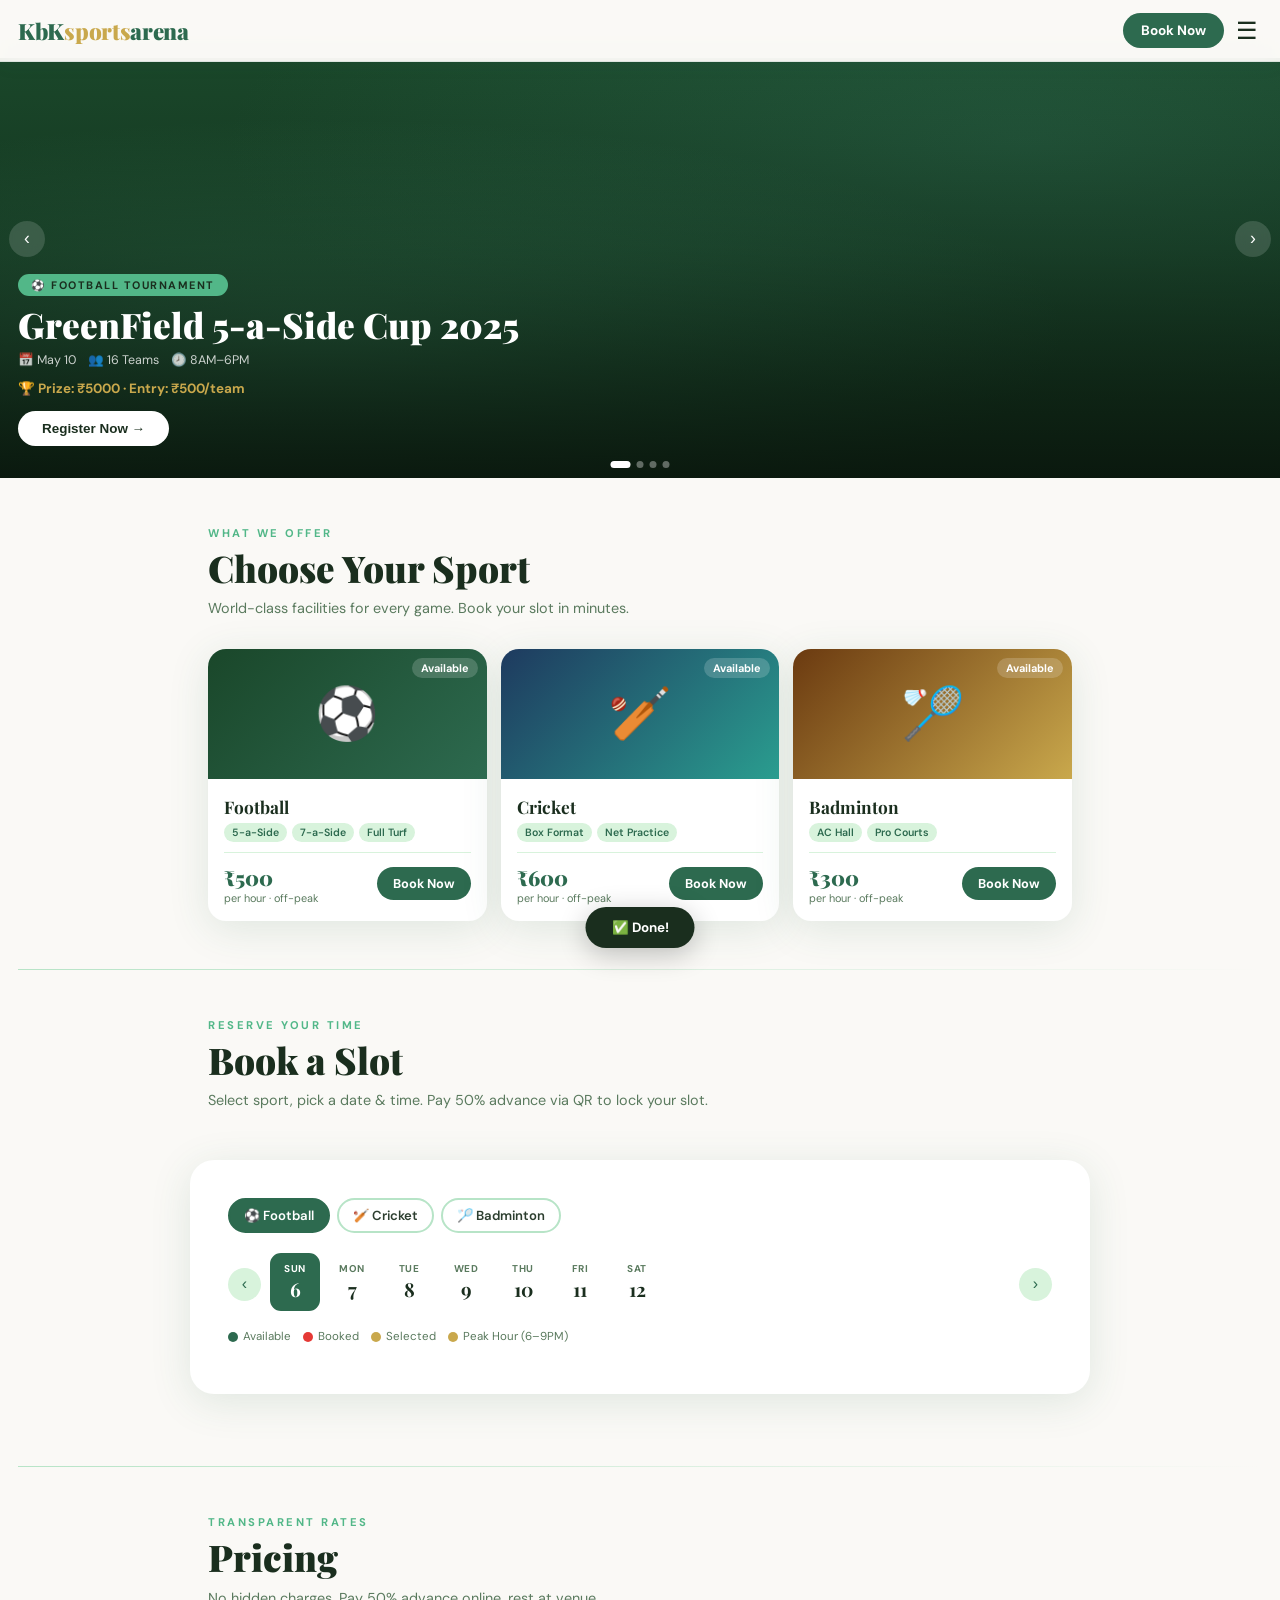
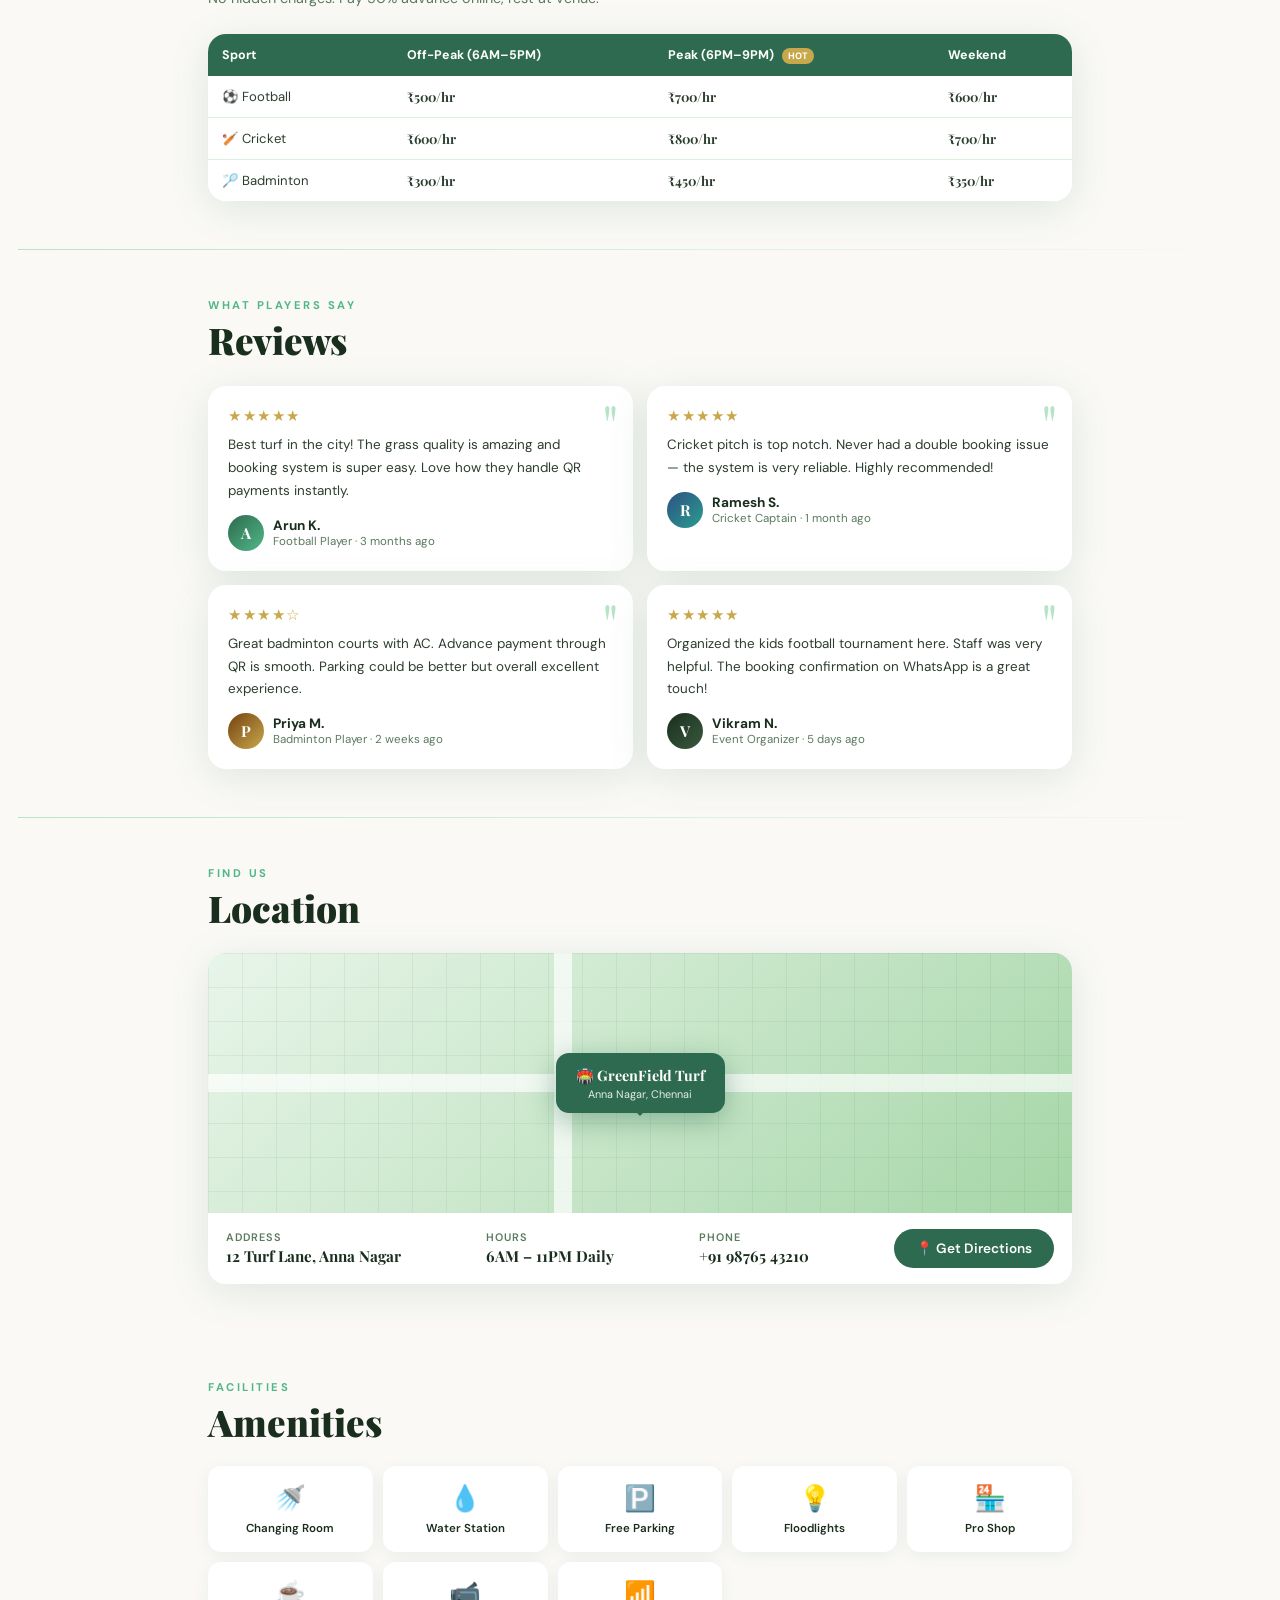
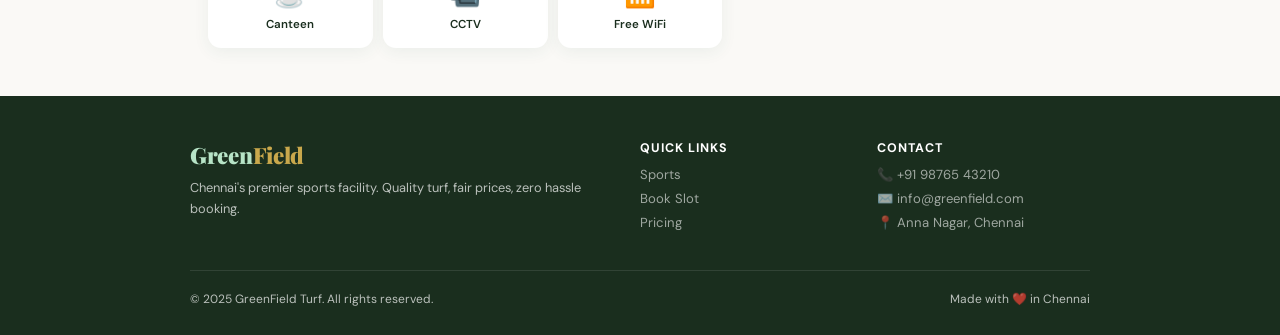
==== index.html @ 00ffaddc "Add files via upload" ====
<!DOCTYPE html>
<html lang="en">
<head>
<meta charset="UTF-8">
<meta name="viewport" content="width=device-width, initial-scale=1.0, maximum-scale=1.0">
<title>kbk storts arena Turf — Book Your Game</title>
<link href="https://fonts.googleapis.com/css2?family=Playfair+Display:wght@400;700;900&family=DM+Sans:wght@300;400;500;600;700&display=swap" rel="stylesheet">
<style>
:root{--g:#2d6a4f;--gl:#52b788;--gp:#b7e4c7;--gm:#d8f3dc;--earth:#a07850;--gold:#c9a84c;--cream:#faf9f6;--dark:#1a2e1e;--mid:#3a5a3e;--tx:#2c3e2f;--txl:#5a7a5e;--sh:0 8px 40px rgba(45,106,79,.13);--r:18px;--blue:#1e3a5f;--amber:#c9a84c}
*{margin:0;padding:0;box-sizing:border-box;-webkit-tap-highlight-color:transparent}
html{scroll-behavior:smooth}
body{font-family:'DM Sans',sans-serif;background:var(--cream);color:var(--tx);overflow-x:hidden}
.page{display:none;min-height:100vh}
.page.active{display:block}

/* NAV */
nav{position:fixed;top:0;left:0;right:0;z-index:200;display:flex;align-items:center;justify-content:space-between;padding:13px 18px;background:rgba(250,249,246,.94);backdrop-filter:blur(18px);border-bottom:1px solid rgba(45,106,79,.1);box-shadow:0 2px 18px rgba(45,106,79,.07)}
.logo{font-family:'Playfair Display',serif;font-size:1.4rem;font-weight:900;color:var(--g);cursor:pointer;letter-spacing:-.3px}
.logo span{color:var(--gold)}
.nav-r{display:flex;align-items:center;gap:8px}
.nav-cta{background:var(--g);color:#fff;border:none;padding:9px 18px;border-radius:50px;font-family:'DM Sans',sans-serif;font-weight:700;font-size:.85rem;cursor:pointer;transition:all .2s;white-space:nowrap}
.nav-cta:hover{background:var(--dark)}
.nav-menu{background:none;border:none;font-size:1.5rem;cursor:pointer;color:var(--dark);padding:4px;line-height:1}

/* DRAWER */
.drw-ov{display:none;position:fixed;inset:0;background:rgba(0,0,0,.4);z-index:298}
.drw-ov.open{display:block}
.drw{position:fixed;top:0;right:-100%;width:72%;max-width:270px;height:100vh;background:#fff;z-index:299;padding:70px 24px 24px;box-shadow:-6px 0 36px rgba(0,0,0,.14);transition:right .3s cubic-bezier(.4,0,.2,1);display:flex;flex-direction:column;gap:2px}
.drw.open{right:0}
.drw-x{position:absolute;top:16px;right:18px;background:none;border:none;font-size:1.5rem;cursor:pointer;color:var(--dark)}
.drw a{display:block;padding:12px 0;color:var(--tx);text-decoration:none;font-weight:600;font-size:.95rem;border-bottom:1px solid var(--gm)}
.drw a:hover{color:var(--g)}
.drw-admin{display:block;padding:12px 0;color:#c9a84c;text-decoration:none;font-weight:700;font-size:.95rem;border-bottom:1px solid var(--gm);cursor:pointer}

/* SLIDER */
.sl-wrap{position:relative;overflow:hidden;padding-top:58px}
.slides{display:flex;transition:transform .5s cubic-bezier(.4,0,.2,1)}
.slide{min-width:100%;position:relative;overflow:hidden;display:flex;flex-direction:column;justify-content:flex-end;min-height:300px;cursor:pointer}
@media(min-width:600px){.slide{min-height:420px}}
.sl-bg{position:absolute;inset:0;background-size:cover;background-position:center}
.sl-bg::after{content:'';position:absolute;inset:0;background:linear-gradient(to top,rgba(8,18,10,.88) 0%,rgba(8,18,10,.3) 55%,transparent 100%)}
.sl-content{position:relative;z-index:2;padding:22px 18px 32px}
.sl-badge{display:inline-block;padding:4px 13px;border-radius:50px;font-size:.68rem;font-weight:700;letter-spacing:1.5px;text-transform:uppercase;margin-bottom:9px}
.bf{background:var(--gl);color:var(--dark)}.bc{background:var(--blue);color:#fff}.bb{background:var(--gold);color:var(--dark)}.bs{background:#e63946;color:#fff}
.sl-title{font-family:'Playfair Display',serif;font-size:clamp(1.25rem,5vw,2.2rem);font-weight:900;color:#fff;line-height:1.12;margin-bottom:8px}
.sl-meta{display:flex;gap:12px;color:rgba(255,255,255,.78);font-size:.78rem;flex-wrap:wrap;margin-bottom:12px}
.sl-prize{font-size:.84rem;color:var(--gold);font-weight:700;margin-bottom:14px}
.sl-btn{display:inline-block;background:#fff;color:var(--dark);padding:10px 24px;border-radius:50px;font-weight:700;font-size:.84rem;border:none;cursor:pointer;transition:all .2s}
.sl-btn:hover{background:var(--gm)}
.sl-dots{position:absolute;bottom:10px;left:50%;transform:translateX(-50%);display:flex;gap:6px;z-index:10}
.dot{width:7px;height:7px;border-radius:50%;background:rgba(255,255,255,.35);cursor:pointer;transition:all .3s}
.dot.active{background:#fff;width:20px;border-radius:10px}
.sl-arr{position:absolute;top:50%;transform:translateY(-50%);z-index:10;background:rgba(255,255,255,.15);border:none;color:#fff;width:36px;height:36px;border-radius:50%;font-size:1.1rem;cursor:pointer;backdrop-filter:blur(6px);display:flex;align-items:center;justify-content:center;transition:background .2s}
.sl-arr:hover{background:rgba(255,255,255,.28)}
.sl-arr.prev{left:9px}.sl-arr.next{right:9px}

/* SECTIONS */
.sec{padding:48px 18px;max-width:900px;margin:0 auto}
.sec-lbl{font-size:.7rem;font-weight:700;letter-spacing:2.5px;text-transform:uppercase;color:var(--gl);margin-bottom:7px}
.sec-ttl{font-family:'Playfair Display',serif;font-size:clamp(1.5rem,4vw,2.3rem);font-weight:900;color:var(--dark);line-height:1.12;margin-bottom:8px}
.sec-sub{font-size:.9rem;color:var(--txl);line-height:1.7}
.divider{height:1px;background:linear-gradient(90deg,var(--gp),transparent);margin:0 18px}

/* SPORT CARDS */
.sg{display:grid;grid-template-columns:1fr;gap:14px;margin-top:28px}
@media(min-width:480px){.sg{grid-template-columns:1fr 1fr}}
@media(min-width:760px){.sg{grid-template-columns:repeat(3,1fr)}}
.sc{background:#fff;border-radius:var(--r);overflow:hidden;box-shadow:var(--sh);cursor:pointer;transition:transform .25s,box-shadow .25s}
.sc:hover{transform:translateY(-5px);box-shadow:0 20px 50px rgba(45,106,79,.2)}
.sc-img{height:130px;display:flex;align-items:center;justify-content:center;font-size:3.2rem;position:relative}
.sc-img.f{background:linear-gradient(135deg,#1a472a,#2d6a4f)}.sc-img.c{background:linear-gradient(135deg,#1e3a5f,#2a9d8f)}.sc-img.b{background:linear-gradient(135deg,#6b3a10,#c9a84c)}
.sc-av{position:absolute;top:9px;right:9px;font-size:.68rem;font-weight:700;padding:3px 9px;border-radius:50px;background:rgba(255,255,255,.18);color:#fff;backdrop-filter:blur(6px)}
.sc-body{padding:16px}
.sc-name{font-family:'Playfair Display',serif;font-size:1.08rem;font-weight:700;color:var(--dark);margin-bottom:5px}
.sc-tags{display:flex;gap:5px;flex-wrap:wrap;margin-bottom:10px}
.stag{background:var(--gm);color:var(--g);font-size:.66rem;font-weight:600;padding:3px 8px;border-radius:50px}
.sc-pr{display:flex;align-items:center;justify-content:space-between;padding-top:10px;border-top:1px solid var(--gm)}
.pv{font-family:'Playfair Display',serif;font-size:1.3rem;font-weight:900;color:var(--g)}
.ppt{font-size:.68rem;color:var(--txl)}
.bk-btn{background:var(--g);color:#fff;border:none;padding:8px 16px;border-radius:50px;font-family:'DM Sans',sans-serif;font-weight:700;font-size:.8rem;cursor:pointer;transition:background .2s}
.bk-btn:hover{background:var(--dark)}

/* BOOKING BOX */
.bx{background:#fff;border-radius:24px;box-shadow:var(--sh);padding:24px 18px;margin:0 14px 56px}
@media(min-width:680px){.bx{padding:38px;margin:0 auto 72px;max-width:900px}}
.sp-pills{display:flex;gap:7px;flex-wrap:wrap;margin-bottom:20px}
.sp-pill{border:2px solid var(--gp);background:#fff;color:var(--tx);padding:7px 14px;border-radius:50px;font-family:'DM Sans',sans-serif;font-weight:600;font-size:.82rem;cursor:pointer;transition:all .2s}
.sp-pill.active{background:var(--g);border-color:var(--g);color:#fff}
.dn-nav{display:flex;align-items:center;gap:9px;margin-bottom:14px}
.dn-btn{background:var(--gm);border:none;color:var(--g);width:33px;height:33px;border-radius:50%;font-size:1rem;cursor:pointer;flex-shrink:0;display:flex;align-items:center;justify-content:center;transition:background .2s}
.dn-btn:hover{background:var(--gp)}
.dw{display:flex;gap:7px;overflow-x:auto;flex:1;padding-bottom:4px;scrollbar-width:none}
.dw::-webkit-scrollbar{display:none}
.dc{min-width:50px;padding:7px 3px;border-radius:11px;text-align:center;cursor:pointer;border:2px solid transparent;transition:all .2s;flex-shrink:0}
.dc .dn2{font-size:.62rem;color:var(--txl);font-weight:700;text-transform:uppercase;letter-spacing:.5px}
.dc .dd{font-family:'Playfair Display',serif;font-size:1.2rem;font-weight:700;color:var(--dark);margin-top:1px}
.dc:hover{border-color:var(--gp);background:var(--gm)}
.dc.active{background:var(--g);border-color:var(--g)}
.dc.active .dn2,.dc.active .dd{color:#fff}
.leg{display:flex;gap:12px;flex-wrap:wrap;margin-bottom:12px}
.li{display:flex;align-items:center;gap:5px;font-size:.72rem;color:var(--txl)}
.ld{width:10px;height:10px;border-radius:50%;flex-shrink:0}

/* SLOTS */
.sgr{display:grid;grid-template-columns:repeat(3,1fr);gap:8px}
@media(min-width:480px){.sgr{grid-template-columns:repeat(4,1fr)}}
@media(min-width:700px){.sgr{grid-template-columns:repeat(5,1fr)}}
.slot{border:2px solid var(--gp);border-radius:10px;padding:9px 5px;text-align:center;cursor:pointer;transition:all .2s;background:#fff;position:relative;user-select:none}
.slot:hover:not(.booked){border-color:var(--g);background:var(--gm);transform:translateY(-2px)}
.slot.selected{background:var(--g);border-color:var(--g)}
.slot.booked{background:#fff0f0;border-color:#ffcdd2;cursor:not-allowed}
.slot-t{font-weight:700;font-size:.75rem;color:var(--dark)}
.slot-p{font-family:'Playfair Display',serif;font-size:.88rem;font-weight:700;color:var(--g);margin-top:2px}
.slot-s{font-size:.6rem;margin-top:2px;color:var(--txl);font-weight:600}
.slot.selected .slot-t,.slot.selected .slot-p,.slot.selected .slot-s{color:#fff}
.slot.booked .slot-t{color:#e53935}
.slot.booked .slot-p{color:#ef9a9a}
.slot.booked .slot-s{color:#e57373}
.pk-tag{position:absolute;top:-7px;right:4px;background:var(--gold);color:#fff;font-size:.5rem;font-weight:700;padding:2px 6px;border-radius:50px;text-transform:uppercase}
.bk-tag{position:absolute;top:-7px;left:50%;transform:translateX(-50%);background:#e53935;color:#fff;font-size:.5rem;font-weight:700;padding:2px 7px;border-radius:50px;white-space:nowrap}

.bk-sum{margin-top:18px;padding:16px;background:var(--gm);border-radius:var(--r);display:flex;align-items:center;justify-content:space-between;flex-wrap:wrap;gap:10px}
.sum-txt{font-size:.85rem;color:var(--tx);line-height:1.7}
.sum-txt strong{color:var(--dark);font-weight:700}
.cnf-btn{background:var(--g);color:#fff;border:none;padding:12px 24px;border-radius:50px;font-family:'DM Sans',sans-serif;font-weight:700;font-size:.9rem;cursor:pointer;transition:all .2s;white-space:nowrap}
.cnf-btn:hover{background:var(--dark)}

/* PRICING */
.pw{overflow-x:auto;margin-top:24px;border-radius:var(--r);box-shadow:var(--sh)}
.pt{width:100%;border-collapse:collapse;min-width:520px}
.pt th{background:var(--g);color:#fff;padding:13px 14px;font-size:.78rem;font-weight:700;text-align:left;white-space:nowrap}
.pt td{background:#fff;padding:12px 14px;font-size:.82rem;color:var(--tx);border-bottom:1px solid var(--gm)}
.pt tr:last-child td{border-bottom:none}
.pt tr:hover td{background:var(--gm)}
.pc{font-family:'Playfair Display',serif;font-weight:700;color:var(--g);font-size:.95rem}
.pp{background:var(--gold);color:#fff;font-size:.58rem;font-weight:700;padding:2px 6px;border-radius:50px;margin-left:5px}

/* REVIEWS */
.rg{display:grid;gap:14px;margin-top:26px}
@media(min-width:560px){.rg{grid-template-columns:1fr 1fr}}
.rc{background:#fff;border-radius:var(--r);padding:20px;box-shadow:var(--sh);position:relative}
.rc::before{content:'"';position:absolute;top:10px;right:14px;font-family:'Playfair Display',serif;font-size:3.5rem;color:var(--gp);line-height:1}
.r-stars{color:var(--gold);font-size:.95rem;margin-bottom:8px;letter-spacing:1.5px}
.r-txt{font-size:.84rem;color:var(--tx);line-height:1.7;margin-bottom:12px}
.rvr{display:flex;align-items:center;gap:9px}
.ra{width:36px;height:36px;border-radius:50%;display:flex;align-items:center;justify-content:center;font-size:.95rem;font-weight:700;color:#fff;font-family:'Playfair Display',serif;flex-shrink:0}
.a1{background:linear-gradient(135deg,#2d6a4f,#52b788)}.a2{background:linear-gradient(135deg,#2c5282,#2a9d8f)}.a3{background:linear-gradient(135deg,#744210,#c9a84c)}.a4{background:linear-gradient(135deg,#1a2e1e,#3a5a3e)}
.rn{font-weight:700;color:var(--dark);font-size:.85rem}
.rs{font-size:.72rem;color:var(--txl)}

/* MAP */
.mw{border-radius:var(--r);overflow:hidden;box-shadow:var(--sh);margin-top:24px}
.mp{height:260px;background:linear-gradient(135deg,#e8f5e9,#c8e6c9,#a5d6a7);display:flex;align-items:center;justify-content:center;position:relative;overflow:hidden}
.mg{position:absolute;inset:0;background-image:linear-gradient(rgba(45,106,79,.08) 1px,transparent 1px),linear-gradient(90deg,rgba(45,106,79,.08) 1px,transparent 1px);background-size:34px 34px}
.mrh{position:absolute;top:50%;left:0;right:0;height:18px;background:rgba(255,255,255,.7);transform:translateY(-50%)}
.mrv{position:absolute;left:40%;top:0;bottom:0;width:18px;background:rgba(255,255,255,.7)}
.mpin{position:relative;z-index:2;background:var(--g);color:#fff;padding:12px 20px;border-radius:13px;box-shadow:0 8px 28px rgba(45,106,79,.4);text-align:center;animation:pinB 2.5s ease-in-out infinite}
.mpin::after{content:'';position:absolute;bottom:-10px;left:50%;transform:translateX(-50%);border:7px solid transparent;border-top-color:var(--g)}
@keyframes pinB{0%,100%{transform:translateY(0)}50%{transform:translateY(-6px)}}
.mpin-n{font-family:'Playfair Display',serif;font-weight:700;font-size:.9rem}
.mpin-a{font-size:.68rem;opacity:.88;margin-top:2px}
.mi{background:#fff;padding:16px 18px;display:flex;flex-direction:column;gap:0}
@media(min-width:560px){.mi{flex-direction:row;flex-wrap:wrap;align-items:center;justify-content:space-between;gap:12px}}
.mit{padding:7px 0;border-bottom:1px solid var(--gm)}
@media(min-width:560px){.mit{border-bottom:none;padding:0}}
.mil{font-size:.68rem;color:var(--txl);text-transform:uppercase;letter-spacing:1px;font-weight:600}
.miv{font-family:'Playfair Display',serif;font-size:.95rem;font-weight:700;color:var(--dark);margin-top:2px}
.db{background:var(--g);color:#fff;border:none;padding:11px 22px;border-radius:50px;font-family:'DM Sans',sans-serif;font-weight:600;cursor:pointer;font-size:.85rem;margin-top:8px;width:100%;transition:all .2s}
@media(min-width:560px){.db{width:auto;margin-top:0}}
.db:hover{background:var(--dark)}

/* AMENITIES */
.ag{display:grid;grid-template-columns:repeat(3,1fr);gap:10px;margin-top:24px}
@media(min-width:480px){.ag{grid-template-columns:repeat(4,1fr)}}
@media(min-width:700px){.ag{grid-template-columns:repeat(5,1fr)}}
.ac{background:#fff;border-radius:13px;padding:16px 8px;text-align:center;box-shadow:0 4px 16px rgba(45,106,79,.07);transition:transform .25s}
.ac:hover{transform:translateY(-3px)}
.ai{font-size:1.6rem;display:block;margin-bottom:6px}
.an{font-weight:600;font-size:.72rem;color:var(--dark)}

/* FOOTER */
footer{background:var(--dark);color:rgba(255,255,255,.7);padding:44px 18px 28px}
.fg{display:grid;grid-template-columns:1fr 1fr;gap:24px;margin-bottom:32px;max-width:900px;margin-left:auto;margin-right:auto}
@media(min-width:560px){.fg{grid-template-columns:2fr 1fr 1fr}}
.fb .logo{color:var(--gp);display:block;margin-bottom:7px}
.fb p{font-size:.8rem;line-height:1.7}
.fc h4{color:#fff;font-weight:700;font-size:.78rem;text-transform:uppercase;letter-spacing:1px;margin-bottom:10px}
.fc a{display:block;font-size:.82rem;color:rgba(255,255,255,.58);text-decoration:none;margin-bottom:7px;transition:color .2s}
.fc a:hover{color:var(--gp)}
.fbot{max-width:900px;margin:0 auto;border-top:1px solid rgba(255,255,255,.1);padding-top:20px;display:flex;align-items:center;justify-content:space-between;flex-wrap:wrap;gap:7px;font-size:.75rem}

/* MODALS */
.mo{display:none;position:fixed;inset:0;background:rgba(26,46,30,.62);z-index:400;backdrop-filter:blur(6px);align-items:flex-end;justify-content:center}
@media(min-width:600px){.mo{align-items:center;padding:24px}}
.mo.open{display:flex}
.modal{background:#fff;width:100%;max-width:480px;border-radius:26px 26px 0 0;padding:24px 20px 34px;box-shadow:0 -6px 50px rgba(0,0,0,.22);animation:mUp .3s ease;max-height:92vh;overflow-y:auto}
@media(min-width:600px){.modal{border-radius:22px;padding:34px;animation:mIn .28s ease}}
@keyframes mUp{from{transform:translateY(55px);opacity:0}to{transform:translateY(0);opacity:1}}
@keyframes mIn{from{transform:scale(.93);opacity:0}to{transform:scale(1);opacity:1}}
.mh{width:38px;height:4px;background:var(--gp);border-radius:50px;margin:0 auto 18px}
@media(min-width:600px){.mh{display:none}}
.mt{font-family:'Playfair Display',serif;font-size:1.4rem;font-weight:900;color:var(--dark);margin-bottom:3px}
.ms{color:var(--txl);font-size:.85rem;margin-bottom:18px}
.msm{background:var(--gm);border-radius:11px;padding:13px 14px;margin-bottom:16px;font-size:.85rem;color:var(--tx);line-height:1.9}
.msm strong{color:var(--dark)}
.adv-box{background:linear-gradient(135deg,var(--gm),var(--gp));border:2px solid var(--gl);border-radius:11px;padding:13px 14px;margin-bottom:18px}
.adv-lbl{font-size:.7rem;font-weight:700;color:var(--g);text-transform:uppercase;letter-spacing:1px;margin-bottom:3px}
.adv-amt{font-family:'Playfair Display',serif;font-size:1.7rem;font-weight:900;color:var(--dark)}
.adv-note{font-size:.72rem;color:var(--txl);margin-top:2px}
.fg2{margin-bottom:13px}
.fl{font-size:.75rem;font-weight:700;color:var(--tx);margin-bottom:5px;display:block;text-transform:uppercase;letter-spacing:.8px}
.fi{width:100%;border:2px solid var(--gp);border-radius:9px;padding:10px 13px;font-family:'DM Sans',sans-serif;font-size:.9rem;color:var(--dark);outline:none;transition:border-color .2s;background:#fff;-webkit-appearance:none}
.fi:focus{border-color:var(--g)}
.pms{display:flex;gap:7px;flex-wrap:wrap;margin-bottom:16px}
.pm{border:2px solid var(--gp);background:#fff;color:var(--tx);padding:7px 12px;border-radius:50px;font-size:.78rem;font-weight:600;cursor:pointer;transition:all .2s;display:flex;align-items:center;gap:4px}
.pm.active{background:var(--g);border-color:var(--g);color:#fff}
.mbtns{display:flex;gap:9px;margin-top:18px}
.m-cancel{flex:1;background:transparent;border:2px solid var(--gp);color:var(--tx);padding:12px;border-radius:50px;font-family:'DM Sans',sans-serif;font-weight:600;cursor:pointer;font-size:.88rem}
.m-pay{flex:2;background:var(--g);color:#fff;border:none;padding:12px;border-radius:50px;font-family:'DM Sans',sans-serif;font-weight:700;cursor:pointer;font-size:.92rem;transition:all .2s}
.m-pay:hover{background:var(--dark)}

/* TOAST */
.toast{position:fixed;bottom:22px;left:50%;transform:translateX(-50%) translateY(70px);background:var(--dark);color:#fff;padding:12px 26px;border-radius:50px;font-weight:700;font-size:.84rem;z-index:500;transition:transform .38s cubic-bezier(.4,0,.2,1);box-shadow:0 6px 28px rgba(0,0,0,.24);white-space:nowrap;max-width:90vw;text-align:center}
.toast.show{transform:translateX(-50%) translateY(0)}

/* REGISTRATION PAGES */
.rp{min-height:100vh;background:var(--cream)}
.rh{padding:80px 18px 40px;min-height:250px;display:flex;flex-direction:column;justify-content:flex-end;position:relative;overflow:hidden}
.rh-bg{position:absolute;inset:0;background-size:cover;background-position:center}
.rh-bg::after{content:'';position:absolute;inset:0;background:linear-gradient(to top,rgba(5,14,8,.9),rgba(5,14,8,.45) 60%,transparent)}
.rh-c{position:relative;z-index:2}
.rbk{position:fixed;top:12px;left:12px;z-index:210;background:rgba(255,255,255,.14);border:none;color:#fff;width:37px;height:37px;border-radius:50%;font-size:1.15rem;cursor:pointer;backdrop-filter:blur(8px);display:flex;align-items:center;justify-content:center;transition:background .2s}
.rbk:hover{background:rgba(255,255,255,.28)}
.rbadge{display:inline-block;padding:4px 13px;border-radius:50px;font-size:.68rem;font-weight:700;letter-spacing:1.5px;text-transform:uppercase;margin-bottom:9px}
.r-title{font-family:'Playfair Display',serif;font-size:clamp(1.4rem,5vw,2.3rem);font-weight:900;color:#fff;line-height:1.12;margin-bottom:7px}
.r-meta{display:flex;gap:12px;flex-wrap:wrap;color:rgba(255,255,255,.78);font-size:.78rem}
.rb{max-width:600px;margin:0 auto;padding:28px 18px 60px}
.ic{display:grid;grid-template-columns:1fr 1fr;gap:10px;margin-bottom:24px}
.icard{background:#fff;border-radius:13px;padding:14px;box-shadow:var(--sh);text-align:center}
.icard-l{font-size:.68rem;color:var(--txl);font-weight:600;text-transform:uppercase;letter-spacing:1px}
.icard-v{font-family:'Playfair Display',serif;font-size:1.2rem;font-weight:700;color:var(--dark);margin-top:3px}
.icard-v.g{color:var(--g)}.icard-v.gd{color:var(--gold)}
.rules-bx{background:#fff;border-radius:var(--r);padding:18px;box-shadow:var(--sh);margin-bottom:14px}
.rules-bx ul{list-style:none;display:flex;flex-direction:column;gap:7px}
.rules-bx li{display:flex;gap:7px;font-size:.82rem;color:var(--tx);line-height:1.6}
.rules-bx li::before{content:'✅';flex-shrink:0;font-size:.78rem;margin-top:2px}
.rfb{background:#fff;border-radius:var(--r);padding:22px 18px;box-shadow:var(--sh)}
.rst{font-family:'Playfair Display',serif;font-size:1.05rem;font-weight:700;color:var(--dark);margin-bottom:14px;padding-bottom:9px;border-bottom:2px solid var(--gm)}
.pr{display:grid;grid-template-columns:1fr 1fr;gap:9px}
.ef-box{background:linear-gradient(135deg,var(--gm),#b7e4c7);border:2px solid var(--gl);border-radius:11px;padding:14px;margin:18px 0;text-align:center}
.ef-l{font-size:.72rem;font-weight:700;color:var(--g);text-transform:uppercase;letter-spacing:1px}
.ef-a{font-family:'Playfair Display',serif;font-size:2rem;font-weight:900;color:var(--dark);margin:3px 0}
.ef-n{font-size:.74rem;color:var(--txl)}
.tc{display:flex;align-items:flex-start;gap:9px;margin:12px 0}
.tc input{margin-top:3px;accent-color:var(--g);width:15px;height:15px;flex-shrink:0}
.tc label{font-size:.8rem;color:var(--txl);line-height:1.6}
.rsub{width:100%;background:var(--g);color:#fff;border:none;padding:15px;border-radius:50px;font-family:'DM Sans',sans-serif;font-weight:700;font-size:.95rem;cursor:pointer;transition:all .2s;margin-top:7px}
.rsub:hover{background:var(--dark);transform:translateY(-1px)}

/* SUCCESS */
.sov{display:none;position:fixed;inset:0;background:rgba(26,46,30,.7);z-index:500;align-items:center;justify-content:center;padding:20px;backdrop-filter:blur(8px)}
.sov.open{display:flex}
.sb{background:#fff;border-radius:22px;padding:36px 24px;max-width:340px;width:100%;text-align:center;animation:mIn .3s ease}
.si{font-size:3.2rem;margin-bottom:14px;display:block}
.st{font-family:'Playfair Display',serif;font-size:1.5rem;font-weight:900;color:var(--dark);margin-bottom:7px}
.ss{font-size:.87rem;color:var(--txl);line-height:1.7;margin-bottom:20px}
.sr{background:var(--gm);border-radius:9px;padding:9px 13px;font-size:.8rem;color:var(--g);font-weight:700;margin-bottom:18px;letter-spacing:.5px}
.sc-btn{width:100%;background:var(--g);color:#fff;border:none;padding:13px;border-radius:50px;font-family:'DM Sans',sans-serif;font-weight:700;font-size:.92rem;cursor:pointer}

/* CONFIRM PAGE */
.cpg{min-height:100vh;background:var(--cream);padding:74px 18px 52px}
.cin{max-width:460px;margin:0 auto}
.ccard{background:#fff;border-radius:22px;box-shadow:var(--sh);overflow:hidden}
.chdr{background:var(--g);padding:26px 22px;text-align:center;color:#fff}
.chdr .ck{font-size:2.6rem;margin-bottom:7px;display:block}
.chdr h2{font-family:'Playfair Display',serif;font-size:1.3rem;font-weight:900}
.chdr p{font-size:.82rem;opacity:.85;margin-top:3px}
.cbody{padding:22px}
.cr{display:flex;justify-content:space-between;padding:10px 0;border-bottom:1px solid var(--gm);font-size:.85rem}
.cr:last-child{border-bottom:none}
.cr .cl{color:var(--txl);font-weight:600}
.cr .cv{color:var(--dark);font-weight:700;text-align:right;max-width:60%}
.cref{background:var(--gm);margin:14px 22px 0;padding:11px 14px;border-radius:9px;text-align:center;font-size:.8rem;color:var(--g);font-weight:700;letter-spacing:.5px}
.cacts{display:flex;gap:9px;padding:18px 22px}
.btn-hm{flex:1;background:var(--gm);color:var(--g);border:none;padding:12px;border-radius:50px;font-family:'DM Sans',sans-serif;font-weight:700;cursor:pointer;font-size:.88rem}
.btn-sh{flex:1;background:var(--g);color:#fff;border:none;padding:12px;border-radius:50px;font-family:'DM Sans',sans-serif;font-weight:700;cursor:pointer;font-size:.88rem}

/* ══════════ QR PAYMENT MODAL ══════════ */
.qr-modal{background:#fff;width:100%;max-width:400px;border-radius:26px 26px 0 0;padding:24px 20px 34px;box-shadow:0 -6px 50px rgba(0,0,0,.22);animation:mUp .3s ease;max-height:92vh;overflow-y:auto}
@media(min-width:600px){.qr-modal{border-radius:22px;padding:34px;animation:mIn .28s ease}}
.qr-box{background:linear-gradient(135deg,#f8f9fa,#e8f5e9);border:3px solid var(--gp);border-radius:18px;padding:20px;text-align:center;margin:16px 0}
.qr-img{width:180px;height:180px;margin:0 auto 12px;display:block;border-radius:12px;background:#fff;padding:8px;box-shadow:0 4px 20px rgba(45,106,79,.15)}
.qr-upi{font-family:'Playfair Display',serif;font-size:1.1rem;font-weight:700;color:var(--dark);margin-bottom:4px}
.qr-name{font-size:.8rem;color:var(--txl);margin-bottom:12px}
.qr-amt{background:var(--g);color:#fff;border-radius:50px;padding:8px 20px;display:inline-block;font-weight:700;font-size:1rem;letter-spacing:.5px}
.pay-steps{display:flex;flex-direction:column;gap:10px;margin:16px 0}
.pay-step{display:flex;align-items:center;gap:10px;background:var(--gm);border-radius:10px;padding:10px 14px;font-size:.83rem;color:var(--tx)}
.pay-step-n{background:var(--g);color:#fff;width:22px;height:22px;border-radius:50%;display:flex;align-items:center;justify-content:center;font-weight:700;font-size:.75rem;flex-shrink:0}
.ss-upload{border:2px dashed var(--gp);border-radius:12px;padding:18px;text-align:center;cursor:pointer;margin:14px 0;transition:all .2s;background:#fff}
.ss-upload:hover{border-color:var(--g);background:var(--gm)}
.ss-upload input{display:none}
.ss-upload-icon{font-size:2rem;margin-bottom:6px}
.ss-upload-txt{font-size:.82rem;color:var(--txl);font-weight:600}
.ss-preview{display:none;margin:10px 0;border-radius:10px;overflow:hidden;border:2px solid var(--gp)}
.ss-preview img{width:100%;max-height:200px;object-fit:cover;display:block}
.txn-section{margin:14px 0}

/* ══════════ OWNER DASHBOARD ══════════ */
#ownerPage{background:#f4f6f8;min-height:100vh}
.owner-nav{position:fixed;top:0;left:0;right:0;z-index:200;display:flex;align-items:center;justify-content:space-between;padding:13px 18px;background:var(--dark);color:#fff;box-shadow:0 2px 18px rgba(0,0,0,.2)}
.owner-logo{font-family:'Playfair Display',serif;font-size:1.2rem;font-weight:900;color:var(--gl)}
.owner-logo span{color:var(--gold);font-size:.75rem;display:block;font-family:'DM Sans',sans-serif;font-weight:600;letter-spacing:1px;text-transform:uppercase}
.owner-body{padding:80px 14px 40px;max-width:1000px;margin:0 auto}
.dash-hdr{margin-bottom:20px}
.dash-title{font-family:'Playfair Display',serif;font-size:1.6rem;font-weight:900;color:var(--dark)}
.dash-sub{font-size:.85rem;color:var(--txl);margin-top:3px}
.dash-date-nav{display:flex;align-items:center;gap:12px;margin-bottom:20px;background:#fff;border-radius:14px;padding:12px 16px;box-shadow:var(--sh)}
.dash-date-btn{background:var(--gm);border:none;color:var(--g);width:34px;height:34px;border-radius:50%;font-size:1.1rem;cursor:pointer;display:flex;align-items:center;justify-content:center;font-weight:700;flex-shrink:0}
.dash-date-btn:hover{background:var(--gp)}
.dash-date-label{flex:1;text-align:center;font-family:'Playfair Display',serif;font-size:1.05rem;font-weight:700;color:var(--dark)}
.today-btn{background:var(--g);color:#fff;border:none;padding:6px 14px;border-radius:50px;font-size:.75rem;font-weight:700;cursor:pointer;font-family:'DM Sans',sans-serif}
.stats-row{display:grid;grid-template-columns:repeat(2,1fr);gap:10px;margin-bottom:20px}
@media(min-width:600px){.stats-row{grid-template-columns:repeat(4,1fr)}}
.stat-card{background:#fff;border-radius:14px;padding:14px;box-shadow:var(--sh);text-align:center}
.stat-num{font-family:'Playfair Display',serif;font-size:1.7rem;font-weight:900;color:var(--g)}
.stat-lbl{font-size:.7rem;color:var(--txl);font-weight:600;text-transform:uppercase;letter-spacing:.8px;margin-top:3px}
.sport-tabs{display:flex;gap:7px;margin-bottom:16px;flex-wrap:wrap}
.sport-tab{border:2px solid var(--gp);background:#fff;color:var(--tx);padding:6px 14px;border-radius:50px;font-size:.8rem;font-weight:600;cursor:pointer;transition:all .2s}
.sport-tab.active{background:var(--g);border-color:var(--g);color:#fff}

/* BOOKING TABLE */
.bk-table-wrap{background:#fff;border-radius:16px;box-shadow:var(--sh);overflow:hidden;margin-bottom:20px}
.bk-table-hdr{background:var(--dark);color:#fff;padding:14px 18px;display:flex;align-items:center;justify-content:space-between}
.bk-table-title{font-family:'Playfair Display',serif;font-size:1.05rem;font-weight:700}
.bk-table-count{background:var(--gl);color:var(--dark);padding:3px 10px;border-radius:50px;font-size:.72rem;font-weight:700}
.bk-table{width:100%;border-collapse:collapse;font-size:.82rem}
.bk-table th{background:#f8f9fa;padding:10px 14px;text-align:left;font-size:.72rem;font-weight:700;text-transform:uppercase;letter-spacing:.8px;color:var(--txl);border-bottom:2px solid #e8eaed}
.bk-table td{padding:12px 14px;border-bottom:1px solid #f0f2f4;vertical-align:middle}
.bk-table tr:last-child td{border-bottom:none}
/* GREEN = upcoming booking */
.bk-table tr.upcoming td{background:linear-gradient(90deg,rgba(184,237,210,.25),rgba(184,237,210,.08))}
.bk-table tr.upcoming td:first-child{border-left:4px solid #2d6a4f}
/* RED = past / slot time passed */
.bk-table tr.past td{background:linear-gradient(90deg,rgba(255,205,210,.25),rgba(255,205,210,.08))}
.bk-table tr.past td:first-child{border-left:4px solid #e53935}
.status-badge{display:inline-flex;align-items:center;gap:4px;padding:4px 10px;border-radius:50px;font-size:.68rem;font-weight:700}
.status-confirmed{background:#e8f5e9;color:#2d6a4f}
.status-pending{background:#fff8e1;color:#f57f17}
.status-past{background:#fce4ec;color:#c62828}
.slot-chips{display:flex;flex-wrap:wrap;gap:3px}
.slot-chip{background:var(--gm);color:var(--g);padding:2px 8px;border-radius:50px;font-size:.65rem;font-weight:700}
.slot-chip.past-chip{background:#fce4ec;color:#c62828}
.pay-badge{display:inline-flex;align-items:center;gap:4px;font-size:.72rem;font-weight:600}
.pay-paid{color:#2d6a4f}
.pay-pending{color:#f57f17}
.sheets-btn{background:linear-gradient(135deg,#34a853,#0f9d58);color:#fff;border:none;padding:9px 18px;border-radius:50px;font-size:.8rem;font-weight:700;cursor:pointer;font-family:'DM Sans',sans-serif;display:flex;align-items:center;gap:6px;transition:all .2s}
.sheets-btn:hover{opacity:.9;transform:translateY(-1px)}
.no-bookings{padding:36px;text-align:center;color:var(--txl);font-size:.9rem}
.no-bookings .nb-icon{font-size:2.5rem;margin-bottom:10px}
.legend-row{display:flex;gap:14px;margin-bottom:14px;flex-wrap:wrap}
.legend-item{display:flex;align-items:center;gap:6px;font-size:.75rem;color:var(--txl);font-weight:600}
.legend-dot{width:12px;height:12px;border-radius:3px;flex-shrink:0}
.legend-green{background:#2d6a4f}
.legend-red{background:#e53935}
.owner-logout{background:rgba(255,255,255,.1);border:1px solid rgba(255,255,255,.2);color:#fff;padding:7px 14px;border-radius:50px;font-size:.78rem;cursor:pointer;font-family:'DM Sans',sans-serif}

/* ADMIN LOGIN */
.admin-login-wrap{display:flex;align-items:center;justify-content:center;min-height:100vh;background:var(--dark);padding:20px}
.admin-login-box{background:#fff;border-radius:22px;padding:32px 24px;max-width:340px;width:100%;text-align:center;box-shadow:0 20px 60px rgba(0,0,0,.3)}
.al-logo{font-family:'Playfair Display',serif;font-size:1.6rem;font-weight:900;color:var(--g);margin-bottom:4px}
.al-logo span{color:var(--gold)}
.al-sub{font-size:.8rem;color:var(--txl);margin-bottom:24px}
.al-icon{font-size:2.5rem;margin-bottom:16px;display:block}
.al-title{font-family:'Playfair Display',serif;font-size:1.2rem;font-weight:700;color:var(--dark);margin-bottom:16px}

/* GOOGLE SHEETS MODAL */
.sheets-modal-body{padding:4px 0}
.sheets-step{display:flex;gap:12px;align-items:flex-start;margin-bottom:14px;padding:12px;background:#f8f9fa;border-radius:10px}
.sheets-step-n{background:var(--g);color:#fff;width:26px;height:26px;border-radius:50%;display:flex;align-items:center;justify-content:center;font-weight:700;font-size:.78rem;flex-shrink:0}
.sheets-step-txt{font-size:.83rem;color:var(--tx);line-height:1.6}
.sheets-step-txt strong{color:var(--dark)}
.sheets-link{display:block;background:var(--gm);border:2px solid var(--gp);border-radius:9px;padding:10px 13px;font-size:.8rem;color:var(--g);font-weight:700;word-break:break-all;margin:8px 0;cursor:pointer;text-decoration:none}
.copy-btn{background:var(--g);color:#fff;border:none;padding:6px 14px;border-radius:50px;font-size:.75rem;cursor:pointer;font-family:'DM Sans',sans-serif;font-weight:600}

/* SS VIEWER */
.ss-viewer-modal{background:#fff;width:100%;max-width:420px;border-radius:26px 26px 0 0;padding:24px 20px 34px;max-height:92vh;overflow-y:auto;animation:mUp .3s ease}
@media(min-width:600px){.ss-viewer-modal{border-radius:22px;animation:mIn .28s ease}}
.ss-viewer-img{width:100%;border-radius:12px;border:2px solid var(--gp);margin:12px 0}
.verify-btns{display:flex;gap:9px;margin-top:14px}
.verify-approve{flex:1;background:var(--g);color:#fff;border:none;padding:12px;border-radius:50px;font-family:'DM Sans',sans-serif;font-weight:700;cursor:pointer;font-size:.88rem}
.verify-reject{flex:1;background:#fff;color:#e53935;border:2px solid #e53935;padding:12px;border-radius:50px;font-family:'DM Sans',sans-serif;font-weight:700;cursor:pointer;font-size:.88rem}
</style>
</head>
<body>

<!-- DRAWER -->
<div class="drw-ov" id="drwOv" onclick="closeDrawer()"></div>
<div class="drw" id="drw">
  <button class="drw-x" onclick="closeDrawer()">✕</button>
  <a href="#" onclick="scrollTo2('sports');closeDrawer()">⚽ Sports</a>
  <a href="#" onclick="scrollTo2('booking');closeDrawer()">📅 Book Slot</a>
  <a href="#" onclick="scrollTo2('pricing');closeDrawer()">💰 Pricing</a>
  <a href="#" onclick="scrollTo2('reviews');closeDrawer()">⭐ Reviews</a>
  <a href="#" onclick="scrollTo2('loc');closeDrawer()">📍 Location</a>
  <span class="drw-admin" onclick="openAdminLogin();closeDrawer()">🔐 Owner Login</span>
</div>

<!-- ════ MAIN PAGE ════ -->
<div id="mainPage" class="page active">
<nav>
  <div class="logo" onclick="scrollToTop()">KbK<span>sports</span>arena</div>
  <div class="nav-r">
    <button class="nav-cta" onclick="scrollTo2('booking')">Book Now</button>
    <button class="nav-menu" onclick="openDrawer()">☰</button>
  </div>
</nav>

<!-- SLIDER -->
<div class="sl-wrap">
  <div class="slides" id="slides">
    <div class="slide" onclick="goToReg('football')">
      <div class="sl-bg" style="background:#1a472a;background-image:radial-gradient(ellipse at 25% 65%,rgba(82,183,136,.28),transparent 55%),radial-gradient(ellipse at 80% 20%,rgba(45,106,79,.5),transparent 55%)"></div>
      <div class="sl-content">
        <span class="sl-badge bf">⚽ Football Tournament</span>
        <div class="sl-title">GreenField 5-a-Side Cup 2025</div>
        <div class="sl-meta"><span>📅 May 10</span><span>👥 16 Teams</span><span>🕗 8AM–6PM</span></div>
        <div class="sl-prize">🏆 Prize: ₹5000 · Entry: ₹500/team</div>
        <button class="sl-btn" onclick="event.stopPropagation();goToReg('football')">Register Now →</button>
      </div>
    </div>
    <div class="slide" onclick="goToReg('cricket')">
      <div class="sl-bg" style="background:#1e3a5f;background-image:radial-gradient(ellipse at 70% 55%,rgba(42,157,143,.28),transparent 55%)"></div>
      <div class="sl-content">
        <span class="sl-badge bc">🏏 Cricket Tournament</span>
        <div class="sl-title">Box Cricket League Season 3</div>
        <div class="sl-meta"><span>📅 June 1</span><span>👥 12 Teams</span><span>🕖 7AM onwards</span></div>
        <div class="sl-prize">🏆 Prize: ₹4,000 · Entry: ₹700/team</div>
        <button class="sl-btn" onclick="event.stopPropagation();goToReg('cricket')">Register Now →</button>
      </div>
    </div>
    <div class="slide" onclick="goToReg('badminton')">
      <div class="sl-bg" style="background:#4a2c0a;background-image:radial-gradient(ellipse at 40% 60%,rgba(201,168,76,.32),transparent 55%)"></div>
      <div class="sl-content">
        <span class="sl-badge bb">🏸 Badminton Open</span>
        <div class="sl-title">Smash Masters Open 2025</div>
        <div class="sl-meta"><span>📅 May 18</span><span>👤 Singles</span><span>🕘 9AM–5PM</span></div>
        <div class="sl-prize">🏆 Prize: ₹1,000 · Entry: ₹500/player</div>
        <button class="sl-btn" onclick="event.stopPropagation();goToReg('badminton')">Register Now →</button>
      </div>
    </div>
    <div class="slide" onclick="goToReg('kids')">
      <div class="sl-bg" style="background:#6b1414;background-image:radial-gradient(ellipse at 50% 65%,rgba(244,162,97,.3),transparent 55%)"></div>
      <div class="sl-content">
        <span class="sl-badge bs">🌟 Special Event</span>
        <div class="sl-title">Kids Sports Day Fiesta 2025</div>
        <div class="sl-meta"><span>📅 June 15</span><span>👶 Ages 6–15</span><span>🕙 10AM–4PM</span></div>
        <div class="sl-prize">🎁 Goodies + Certificate · Entry: ₹200</div>
        <button class="sl-btn" onclick="event.stopPropagation();goToReg('kids')">Register Now →</button>
      </div>
    </div>
  </div>
  <button class="sl-arr prev" onclick="changeSlide(-1)">‹</button>
  <button class="sl-arr next" onclick="changeSlide(1)">›</button>
  <div id="slDots" class="sl-dots"></div>
</div>

<!-- SPORTS -->
<div class="sec" id="sports">
  <div class="sec-lbl">What We Offer</div>
  <div class="sec-ttl">Choose Your Sport</div>
  <div class="sec-sub">World-class facilities for every game. Book your slot in minutes.</div>
  <div class="sg">
    <div class="sc" onclick="setSportAndScroll('Football')">
      <div class="sc-img f"><span>⚽</span><span class="sc-av">Available</span></div>
      <div class="sc-body">
        <div class="sc-name">Football</div>
        <div class="sc-tags"><span class="stag">5-a-Side</span><span class="stag">7-a-Side</span><span class="stag">Full Turf</span></div>
        <div class="sc-pr"><div><div class="pv">₹500</div><div class="ppt">per hour · off-peak</div></div><button class="bk-btn">Book Now</button></div>
      </div>
    </div>
    <div class="sc" onclick="setSportAndScroll('Cricket')">
      <div class="sc-img c"><span>🏏</span><span class="sc-av">Available</span></div>
      <div class="sc-body">
        <div class="sc-name">Cricket</div>
        <div class="sc-tags"><span class="stag">Box Format</span><span class="stag">Net Practice</span></div>
        <div class="sc-pr"><div><div class="pv">₹600</div><div class="ppt">per hour · off-peak</div></div><button class="bk-btn">Book Now</button></div>
      </div>
    </div>
    <div class="sc" onclick="setSportAndScroll('Badminton')">
      <div class="sc-img b"><span>🏸</span><span class="sc-av">Available</span></div>
      <div class="sc-body">
        <div class="sc-name">Badminton</div>
        <div class="sc-tags"><span class="stag">AC Hall</span><span class="stag">Pro Courts</span></div>
        <div class="sc-pr"><div><div class="pv">₹300</div><div class="ppt">per hour · off-peak</div></div><button class="bk-btn">Book Now</button></div>
      </div>
    </div>
  </div>
</div>

<div class="divider"></div>

<!-- BOOKING -->
<div class="sec" id="booking">
  <div class="sec-lbl">Reserve Your Time</div>
  <div class="sec-ttl">Book a Slot</div>
  <div class="sec-sub">Select sport, pick a date & time. Pay 50% advance via QR to lock your slot.</div>
</div>
<div class="bx" id="bookingBox">
  <div class="sp-pills">
    <button class="sp-pill active" onclick="setSport('Football',this)">⚽ Football</button>
    <button class="sp-pill" onclick="setSport('Cricket',this)">🏏 Cricket</button>
    <button class="sp-pill" onclick="setSport('Badminton',this)">🏸 Badminton</button>
  </div>
  <div class="dn-nav">
    <button class="dn-btn" onclick="shiftWeek(-1)">‹</button>
    <div class="dw" id="dateWeek"></div>
    <button class="dn-btn" onclick="shiftWeek(1)">›</button>
  </div>
  <div class="leg">
    <div class="li"><div class="ld" style="background:var(--g)"></div>Available</div>
    <div class="li"><div class="ld" style="background:#e53935"></div>Booked</div>
    <div class="li"><div class="ld" style="background:var(--gold)"></div>Selected</div>
    <div class="li"><div class="ld" style="background:var(--gold)"></div>Peak Hour (6–9PM)</div>
  </div>
  <div class="sgr" id="slotsGrid"></div>
  <div class="bk-sum" id="bkSum" style="display:none">
    <div class="sum-txt" id="sumTxt"></div>
    <button class="cnf-btn" onclick="openBkModal()">Proceed to Pay →</button>
  </div>
</div>

<div class="divider"></div>

<!-- PRICING -->
<div class="sec" id="pricing">
  <div class="sec-lbl">Transparent Rates</div>
  <div class="sec-ttl">Pricing</div>
  <div class="sec-sub">No hidden charges. Pay 50% advance online, rest at venue.</div>
  <div class="pw">
    <table class="pt">
      <thead><tr><th>Sport</th><th>Off-Peak (6AM–5PM)</th><th>Peak (6PM–9PM) <span class="pp">HOT</span></th><th>Weekend</th></tr></thead>
      <tbody>
        <tr><td>⚽ Football</td><td class="pc">₹500/hr</td><td class="pc">₹700/hr</td><td class="pc">₹600/hr</td></tr>
        <tr><td>🏏 Cricket</td><td class="pc">₹600/hr</td><td class="pc">₹800/hr</td><td class="pc">₹700/hr</td></tr>
        <tr><td>🏸 Badminton</td><td class="pc">₹300/hr</td><td class="pc">₹450/hr</td><td class="pc">₹350/hr</td></tr>
      </tbody>
    </table>
  </div>
</div>

<div class="divider"></div>

<!-- REVIEWS -->
<div class="sec" id="reviews">
  <div class="sec-lbl">What Players Say</div>
  <div class="sec-ttl">Reviews</div>
  <div class="rg">
    <div class="rc"><div class="r-stars">★★★★★</div><div class="r-txt">Best turf in the city! The grass quality is amazing and booking system is super easy. Love how they handle QR payments instantly.</div><div class="rvr"><div class="ra a1">A</div><div><div class="rn">Arun K.</div><div class="rs">Football Player · 3 months ago</div></div></div></div>
    <div class="rc"><div class="r-stars">★★★★★</div><div class="r-txt">Cricket pitch is top notch. Never had a double booking issue — the system is very reliable. Highly recommended!</div><div class="rvr"><div class="ra a2">R</div><div><div class="rn">Ramesh S.</div><div class="rs">Cricket Captain · 1 month ago</div></div></div></div>
    <div class="rc"><div class="r-stars">★★★★☆</div><div class="r-txt">Great badminton courts with AC. Advance payment through QR is smooth. Parking could be better but overall excellent experience.</div><div class="rvr"><div class="ra a3">P</div><div><div class="rn">Priya M.</div><div class="rs">Badminton Player · 2 weeks ago</div></div></div></div>
    <div class="rc"><div class="r-stars">★★★★★</div><div class="r-txt">Organized the kids football tournament here. Staff was very helpful. The booking confirmation on WhatsApp is a great touch!</div><div class="rvr"><div class="ra a4">V</div><div><div class="rn">Vikram N.</div><div class="rs">Event Organizer · 5 days ago</div></div></div></div>
  </div>
</div>

<div class="divider"></div>

<!-- LOCATION -->
<div class="sec" id="loc">
  <div class="sec-lbl">Find Us</div>
  <div class="sec-ttl">Location</div>
  <div class="mw">
    <div class="mp">
      <div class="mg"></div><div class="mrh"></div><div class="mrv"></div>
      <div class="mpin"><div class="mpin-n">🏟️ GreenField Turf</div><div class="mpin-a">Anna Nagar, Chennai</div></div>
    </div>
    <div class="mi">
      <div class="mit"><div class="mil">Address</div><div class="miv">12 Turf Lane, Anna Nagar</div></div>
      <div class="mit"><div class="mil">Hours</div><div class="miv">6AM – 11PM Daily</div></div>
      <div class="mit"><div class="mil">Phone</div><div class="miv">+91 98765 43210</div></div>
      <button class="db" onclick="showToast('📍 Opening in Maps...')">📍 Get Directions</button>
    </div>
  </div>
</div>

<!-- AMENITIES -->
<div class="sec">
  <div class="sec-lbl">Facilities</div>
  <div class="sec-ttl">Amenities</div>
  <div class="ag">
    <div class="ac"><span class="ai">🚿</span><div class="an">Changing Room</div></div>
    <div class="ac"><span class="ai">💧</span><div class="an">Water Station</div></div>
    <div class="ac"><span class="ai">🅿️</span><div class="an">Free Parking</div></div>
    <div class="ac"><span class="ai">💡</span><div class="an">Floodlights</div></div>
    <div class="ac"><span class="ai">🏪</span><div class="an">Pro Shop</div></div>
    <div class="ac"><span class="ai">☕</span><div class="an">Canteen</div></div>
    <div class="ac"><span class="ai">📹</span><div class="an">CCTV</div></div>
    <div class="ac"><span class="ai">📶</span><div class="an">Free WiFi</div></div>
  </div>
</div>

<footer>
  <div class="fg">
    <div class="fb"><div class="logo">Green<span>Field</span></div><p>Chennai's premier sports facility. Quality turf, fair prices, zero hassle booking.</p></div>
    <div class="fc"><h4>Quick Links</h4><a href="#" onclick="scrollTo2('sports')">Sports</a><a href="#" onclick="scrollTo2('booking')">Book Slot</a><a href="#" onclick="scrollTo2('pricing')">Pricing</a></div>
    <div class="fc"><h4>Contact</h4><a href="#">📞 +91 98765 43210</a><a href="#">✉️ info@greenfield.com</a><a href="#">📍 Anna Nagar, Chennai</a></div>
  </div>
  <div class="fbot"><span>© 2025 GreenField Turf. All rights reserved.</span><span>Made with ❤️ in Chennai</span></div>
</footer>
</div>

<!-- ════ REGISTRATION PAGES ════ -->
<!-- Football -->
<div id="footballPage" class="page rp">
  <button class="rbk" onclick="goHome()">←</button>
  <div class="rh"><div class="rh-bg" style="background:#1a472a;background-image:radial-gradient(ellipse at 25% 65%,rgba(82,183,136,.28),transparent 55%)"></div>
    <div class="rh-c"><span class="rbadge bf">⚽ Football Tournament</span><div class="r-title">GreenField 5-a-Side Cup 2025</div><div class="r-meta"><span>📅 May 10, 2025</span><span>📍 GreenField Turf</span><span>🕗 8AM–6PM</span></div></div>
  </div>
  <div class="rb">
    <div class="ic">
      <div class="icard"><div class="icard-l">Prize Pool</div><div class="icard-v gd">₹25,000</div></div>
      <div class="icard"><div class="icard-l">Entry Fee</div><div class="icard-v g">₹2,500</div></div>
      <div class="icard"><div class="icard-l">Team Size</div><div class="icard-v">5 + 2 Sub</div></div>
      <div class="icard"><div class="icard-l">Total Teams</div><div class="icard-v">16</div></div>
    </div>
    <div class="rfb">
      <div class="rst">Team Registration</div>
      <div class="fg2"><label class="fl">Team Name</label><input class="fi" type="text" placeholder="e.g. Chennai Warriors" id="fb_team"></div>
      <div class="fg2"><label class="fl">Captain Name</label><input class="fi" type="text" placeholder="Captain full name" id="fb_cap"></div>
      <div class="fg2"><label class="fl">Phone</label><input class="fi" type="tel" placeholder="+91 XXXXX XXXXX" id="fb_phone"></div>
      <div class="ef-box"><div class="ef-l">Entry Fee</div><div class="ef-a">₹2,500</div><div class="ef-n">Full amount required · Non-refundable</div></div>
      <div class="pms"><button class="pm active" onclick="selPay(this)">📱 UPI</button><button class="pm" onclick="selPay(this)">💳 Card</button></div>
      <div class="fg2"><label class="fl">Transaction ID</label><input class="fi" type="text" placeholder="Enter after payment" id="fb_txn"></div>
      <div class="tc"><input type="checkbox" id="fb_tc"><label for="fb_tc">I agree to tournament rules. Entry fee is non-refundable.</label></div>
      <button class="rsub" onclick="submitReg('football','fb_cap','fb_tc','₹2,500','Football Cup 2025')">⚽ Confirm Registration & Pay ₹2,500</button>
    </div>
  </div>
</div>

<!-- Cricket -->
<div id="cricketPage" class="page rp">
  <button class="rbk" onclick="goHome()">←</button>
  <div class="rh"><div class="rh-bg" style="background:#1e3a5f"></div>
    <div class="rh-c"><span class="rbadge bc">🏏 Cricket Tournament</span><div class="r-title">Box Cricket League Season 3</div><div class="r-meta"><span>📅 June 1, 2025</span><span>📍 GreenField Turf</span></div></div>
  </div>
  <div class="rb">
    <div class="ic">
      <div class="icard"><div class="icard-l">Prize Pool</div><div class="icard-v gd">₹30,000</div></div>
      <div class="icard"><div class="icard-l">Entry Fee</div><div class="icard-v g">₹3,000</div></div>
      <div class="icard"><div class="icard-l">Team Size</div><div class="icard-v">8 + 2 Sub</div></div>
      <div class="icard"><div class="icard-l">Total Teams</div><div class="icard-v">12</div></div>
    </div>
    <div class="rfb">
      <div class="rst">Team Registration</div>
      <div class="fg2"><label class="fl">Team Name</label><input class="fi" type="text" placeholder="e.g. Thunder Strikers" id="cr_team"></div>
      <div class="fg2"><label class="fl">Captain Name</label><input class="fi" type="text" placeholder="Captain full name" id="cr_cap"></div>
      <div class="fg2"><label class="fl">Phone</label><input class="fi" type="tel" placeholder="+91 XXXXX" id="cr_phone"></div>
      <div class="ef-box"><div class="ef-l">Entry Fee</div><div class="ef-a">₹3,000</div></div>
      <div class="pms"><button class="pm active" onclick="selPay(this)">📱 UPI</button><button class="pm" onclick="selPay(this)">💳 Card</button></div>
      <div class="fg2"><label class="fl">Transaction ID</label><input class="fi" type="text" placeholder="Enter after payment" id="cr_txn"></div>
      <div class="tc"><input type="checkbox" id="cr_tc"><label for="cr_tc">I agree to tournament rules. Entry fee is non-refundable.</label></div>
      <button class="rsub" onclick="submitReg('cricket','cr_cap','cr_tc','₹3,000','Cricket League Season 3')">🏏 Confirm Registration</button>
    </div>
  </div>
</div>

<!-- Badminton -->
<div id="badmintonPage" class="page rp">
  <button class="rbk" onclick="goHome()">←</button>
  <div class="rh"><div class="rh-bg" style="background:#4a2c0a"></div>
    <div class="rh-c"><span class="rbadge bb">🏸 Badminton Open</span><div class="r-title">Smash Masters Open 2025</div><div class="r-meta"><span>📅 May 18, 2025</span><span>📍 GreenField Indoor</span></div></div>
  </div>
  <div class="rb">
    <div class="ic">
      <div class="icard"><div class="icard-l">Prize Pool</div><div class="icard-v gd">₹15,000</div></div>
      <div class="icard"><div class="icard-l">Entry Fee</div><div class="icard-v g">₹500</div></div>
    </div>
    <div class="rfb">
      <div class="rst">Player Registration</div>
      <div class="fg2"><label class="fl">Full Name</label><input class="fi" type="text" placeholder="Your full name" id="bd_name"></div>
      <div class="fg2"><label class="fl">Phone</label><input class="fi" type="tel" placeholder="+91 XXXXX" id="bd_phone"></div>
      <div class="ef-box"><div class="ef-l">Entry Fee</div><div class="ef-a">₹500</div></div>
      <div class="pms"><button class="pm active" onclick="selPay(this)">📱 UPI</button><button class="pm" onclick="selPay(this)">💳 Card</button></div>
      <div class="fg2"><label class="fl">Transaction ID</label><input class="fi" type="text" placeholder="Enter after payment" id="bd_txn"></div>
      <div class="tc"><input type="checkbox" id="bd_tc"><label for="bd_tc">I agree to tournament rules. Entry fee is non-refundable.</label></div>
      <button class="rsub" onclick="submitReg('badminton','bd_name','bd_tc','₹500','Smash Masters 2025')">🏸 Confirm Registration</button>
    </div>
  </div>
</div>

<!-- Kids -->
<div id="kidsPage" class="page rp">
  <button class="rbk" onclick="goHome()">←</button>
  <div class="rh"><div class="rh-bg" style="background:#6b1414"></div>
    <div class="rh-c"><span class="rbadge bs">🌟 Special Event</span><div class="r-title">Kids Sports Day Fiesta 2025</div><div class="r-meta"><span>📅 June 15, 2025</span><span>👶 Ages 6–15</span></div></div>
  </div>
  <div class="rb">
    <div class="rfb">
      <div class="rst">Child Registration</div>
      <div class="fg2"><label class="fl">Child's Name</label><input class="fi" type="text" placeholder="Child's full name" id="kd_name"></div>
      <div class="fg2"><label class="fl">Parent Phone</label><input class="fi" type="tel" placeholder="+91 XXXXX" id="kd_phone"></div>
      <div class="ef-box"><div class="ef-l">Entry Fee Per Child</div><div class="ef-a">₹200</div><div class="ef-n">Includes snacks, t-shirt & participation certificate</div></div>
      <div class="pms"><button class="pm active" onclick="selPay(this)">📱 UPI</button><button class="pm" onclick="selPay(this)">💳 Card</button></div>
      <div class="fg2"><label class="fl">Transaction ID</label><input class="fi" type="text" placeholder="Enter after payment" id="kd_txn"></div>
      <div class="tc"><input type="checkbox" id="kd_tc"><label for="kd_tc">I confirm my child is 6–15 yrs. Entry fee is non-refundable.</label></div>
      <button class="rsub" onclick="submitReg('kids','kd_name','kd_tc','₹200','Kids Sports Day')">🌟 Register Child & Pay ₹200</button>
    </div>
  </div>
</div>

<!-- ════ BOOKING CONFIRM PAGE ════ -->
<div id="confirmPage" class="page">
  <div class="cpg">
    <div class="cin">
      <div class="ccard">
        <div class="chdr"><span class="ck">✅</span><h2>Booking Confirmed!</h2><p>Advance paid via QR. See you on the turf!</p></div>
        <div class="cbody" id="cBody"></div>
        <div class="cref" id="cRef">Booking Ref: GF-000000</div>
        <div class="cacts"><button class="btn-hm" onclick="goHome()">🏠 Home</button><button class="btn-sh" onclick="shareBooking()">📤 Share</button></div>
      </div>
      <p style="text-align:center;margin-top:16px;font-size:.76rem;color:var(--txl)">📱 Save this confirmation · Pay remaining balance at venue</p>
    </div>
  </div>
</div>

<!-- ════ ADMIN LOGIN PAGE ════ -->
<div id="adminLoginPage" class="page">
  <div class="admin-login-wrap">
    <div class="admin-login-box">
      <div class="al-logo">Green<span>Field</span></div>
      <div class="al-sub">Owner Dashboard</div>
      <span class="al-icon">🔐</span>
      <div class="al-title">Owner Login</div>
      <div class="fg2"><input class="fi" type="text" placeholder="Username" id="admin_user" style="text-align:center"></div>
      <div class="fg2"><input class="fi" type="password" placeholder="Password" id="admin_pass" style="text-align:center" onkeydown="if(event.key==='Enter')doAdminLogin()"></div>
      <button class="rsub" onclick="doAdminLogin()">Login →</button>
      <p style="font-size:.72rem;color:var(--txl);margin-top:14px;cursor:pointer" onclick="goHome()">← Back to Site</p>
    </div>
  </div>
</div>

<!-- ════ OWNER DASHBOARD PAGE ════ -->
<div id="ownerPage" class="page">
  <div class="owner-nav">
    <div>
      <div class="owner-logo">Green<span>Field</span><span>OWNER DASHBOARD</span></div>
    </div>
    <div style="display:flex;gap:8px;align-items:center">
      <button class="sheets-btn" onclick="openSheetsModal()">📊 Google Sheets</button>
      <button class="owner-logout" onclick="ownerLogout()">Logout</button>
    </div>
  </div>
  <div class="owner-body">
    <div class="dash-hdr">
      <div class="dash-title">Daily Booking View</div>
      <div class="dash-sub" id="ownerSubtitle">All confirmed bookings for today</div>
    </div>

    <!-- Date Nav -->
    <div class="dash-date-nav">
      <button class="dash-date-btn" onclick="ownerShiftDay(-1)">‹</button>
      <div class="dash-date-label" id="ownerDateLabel">Today</div>
      <button class="today-btn" onclick="ownerGoToday()">Today</button>
      <button class="dash-date-btn" onclick="ownerShiftDay(1)">›</button>
    </div>

    <!-- Stats -->
    <div class="stats-row">
      <div class="stat-card"><div class="stat-num" id="stat-total">0</div><div class="stat-lbl">Total Bookings</div></div>
      <div class="stat-card"><div class="stat-num" id="stat-confirmed" style="color:#2d6a4f">0</div><div class="stat-lbl">Confirmed</div></div>
      <div class="stat-card"><div class="stat-num" id="stat-revenue" style="color:var(--gold)">₹0</div><div class="stat-lbl">Day Revenue</div></div>
      <div class="stat-card"><div class="stat-num" id="stat-pending" style="color:#f57f17">0</div><div class="stat-lbl">Pending Pay</div></div>
    </div>

    <!-- Sport filter -->
    <div class="sport-tabs">
      <button class="sport-tab active" onclick="setOwnerSport('All',this)">All Sports</button>
      <button class="sport-tab" onclick="setOwnerSport('Football',this)">⚽ Football</button>
      <button class="sport-tab" onclick="setOwnerSport('Cricket',this)">🏏 Cricket</button>
      <button class="sport-tab" onclick="setOwnerSport('Badminton',this)">🏸 Badminton</button>
    </div>

    <!-- Legend -->
    <div class="legend-row">
      <div class="legend-item"><div class="legend-dot legend-green"></div>Upcoming / Future slot</div>
      <div class="legend-item"><div class="legend-dot legend-red"></div>Slot time passed</div>
    </div>

    <!-- Booking Table -->
    <div class="bk-table-wrap">
      <div class="bk-table-hdr">
        <div class="bk-table-title">📋 Bookings</div>
        <span class="bk-table-count" id="tableCount">0 bookings</span>
      </div>
      <div style="overflow-x:auto">
        <table class="bk-table">
          <thead>
            <tr>
              <th>Ref</th>
              <th>Customer</th>
              <th>Sport</th>
              <th>Time Slots</th>
              <th>Amount</th>
              <th>Payment</th>
              <th>Screenshot</th>
            </tr>
          </thead>
          <tbody id="ownerTableBody"></tbody>
        </table>
      </div>
      <div class="no-bookings" id="noBookingsMsg" style="display:none">
        <div class="nb-icon">📭</div>
        <div>No bookings for this date</div>
      </div>
    </div>
  </div>
</div>

<!-- ════ BOOKING MODAL (Step 1: Info) ════ -->
<div class="mo" id="bkModal">
  <div class="modal">
    <div class="mh"></div>
    <div class="mt">Complete Booking</div>
    <div class="ms">Enter your details to proceed to payment</div>
    <div class="msm" id="mSum"></div>
    <div class="adv-box">
      <div class="adv-lbl">💰 Advance to Pay (50%)</div>
      <div class="adv-amt" id="advAmt">₹0</div>
      <div class="adv-note">Remaining 50% to pay at venue before play</div>
    </div>
    <div class="fg2"><label class="fl">Your Name *</label><input class="fi" type="text" placeholder="Full name" id="bk_name"></div>
    <div class="fg2"><label class="fl">Phone Number *</label><input class="fi" type="tel" placeholder="+91 XXXXX XXXXX" id="bk_phone"></div>
    <div class="fg2"><label class="fl">Email (optional)</label><input class="fi" type="email" placeholder="you@email.com" id="bk_email"></div>
    <div class="mbtns">
      <button class="m-cancel" onclick="closeBkModal()">Cancel</button>
      <button class="m-pay" onclick="goToPayment()">Next: Pay →</button>
    </div>
  </div>
</div>

<!-- ════ QR PAYMENT MODAL (Step 2) ════ -->
<div class="mo" id="qrModal">
  <div class="qr-modal">
    <div class="mh"></div>
    <div class="mt">📱 Scan & Pay</div>
    <div class="ms" id="qrModalSub">Pay advance to lock your slot</div>

    <!-- QR Code Box -->
    <div class="qr-box">
      <!-- Real QR code using Google Charts API for UPI -->
      <img class="qr-img" id="qrCodeImg" src="" alt="QR Code" onerror="this.style.display='none';document.getElementById('qrFallback').style.display='flex'">
      <div id="qrFallback" style="display:none;width:180px;height:180px;margin:0 auto 12px;background:#f5f5f5;border-radius:12px;align-items:center;justify-content:center;flex-direction:column;gap:6px">
        <div style="font-size:2.5rem">📱</div>
        <div style="font-size:.72rem;color:#666;text-align:center">Scan QR Code<br>to pay</div>
      </div>
      <div class="qr-upi" id="qrUpiId">greenfield@upi</div>
      <div class="qr-name">GreenField Turf</div>
      <div class="qr-amt" id="qrAmount">₹0</div>
    </div>

    <!-- Steps -->
    <div class="pay-steps">
      <div class="pay-step"><div class="pay-step-n">1</div><div>Open any UPI app (GPay, PhonePe, Paytm, etc.)</div></div>
      <div class="pay-step"><div class="pay-step-n">2</div><div>Scan the QR code above and pay <strong id="qrStepAmt">₹0</strong></div></div>
      <div class="pay-step"><div class="pay-step-n">3</div><div>Click <strong>"Confirm Booking"</strong> below — your slot will be locked immediately ✅</div></div>
      <div class="pay-step"><div class="pay-step-n">4</div><div>Optionally upload a <strong>screenshot</strong> for faster payment verification</div></div>
    </div>

    <!-- Screenshot Upload (Optional) -->
    <div class="ss-upload" onclick="document.getElementById('ssFile').click()" style="border-color:var(--gp);opacity:.85">
      <input type="file" id="ssFile" accept="image/*" onchange="handleSSUpload(this)">
      <div class="ss-upload-icon">📸</div>
      <div class="ss-upload-txt" id="ssUploadTxt">📎 Upload screenshot (optional — speeds up verification)</div>
    </div>
    <div class="ss-preview" id="ssPreview">
      <img id="ssPreviewImg" src="" alt="Screenshot">
    </div>

    <!-- Transaction ID -->
    <div class="txn-section">
      <div class="fg2"><label class="fl">Transaction ID (optional)</label><input class="fi" type="text" placeholder="e.g. GPay / PhonePe ref no." id="qr_txn"></div>
    </div>

    <div class="mbtns">
      <button class="m-cancel" onclick="backToInfo()">← Back</button>
      <button class="m-pay" id="confirmPayBtn" onclick="confirmBkWithPayment()">✅ Confirm Booking →</button>
    </div>
  </div>
</div>

<!-- SUCCESS OVERLAY -->
<div class="sov" id="sov">
  <div class="sb">
    <span class="si">🏆</span>
    <div class="st">Registered!</div>
    <div class="ss" id="sovTxt">Your registration is confirmed.</div>
    <div class="sr" id="sovRef">REF: GF-T-XXXXX</div>
    <button class="sc-btn" onclick="closeSov()">Back to Home</button>
  </div>
</div>

<!-- SHEETS MODAL -->
<div class="mo" id="sheetsModal">
  <div class="modal">
    <div class="mh"></div>
    <div class="mt">📊 Google Sheets Export</div>
    <div class="ms">Export all bookings to Google Sheets</div>
    <div class="sheets-modal-body">
      <div class="sheets-step">
        <div class="sheets-step-n">1</div>
        <div class="sheets-step-txt">Go to <strong>Google Sheets</strong> and create a new spreadsheet. Copy the URL below:
          <a class="sheets-link" onclick="copySheetURL()">https://sheets.google.com/new</a>
          <button class="copy-btn" onclick="copySheetURL()">Copy URL</button>
        </div>
      </div>
      <div class="sheets-step">
        <div class="sheets-step-n">2</div>
        <div class="sheets-step-txt">Click the button below to <strong>download bookings as CSV</strong> and then import it into Google Sheets via <em>File → Import</em></div>
      </div>
      <div class="sheets-step">
        <div class="sheets-step-n">3</div>
        <div class="sheets-step-txt"><strong>Green rows</strong> = upcoming bookings (customer coming today). <strong>Red rows</strong> = past slots. Use Conditional Formatting in Sheets to apply colors.</div>
      </div>
    </div>
    <div style="display:flex;gap:9px;margin-top:16px">
      <button class="m-cancel" onclick="closeSheetsModal()">Close</button>
      <button class="m-pay" onclick="exportCSV()">⬇️ Download CSV</button>
    </div>
  </div>
</div>

<!-- SS VIEWER MODAL (Owner) -->
<div class="mo" id="ssViewModal">
  <div class="ss-viewer-modal">
    <div class="mh"></div>
    <div class="mt">Payment Screenshot</div>
    <div class="ms" id="ssViewSub">Verify payment for booking</div>
    <img class="ss-viewer-img" id="ssViewImg" src="" alt="Payment Screenshot">
    <div class="verify-btns">
      <button class="verify-reject" onclick="closeSsView()">Close</button>
      <button class="verify-approve" onclick="approvePayment()">✅ Mark Verified</button>
    </div>
  </div>
</div>

<!-- TOAST -->
<div class="toast" id="toast">✅ Done!</div>

<script>
// ══════════════════════════════
// GLOBAL STATE & SHARED STORAGE
// ══════════════════════════════
// bookings = [{ref, name, phone, email, sport, date, dateStr, slotIdxs, slots, total, advance, balance, txn, ssData, payStatus, timestamp}]
let bookings = [];
let storageReady = false;

async function loadBookings(){
  try {
    const result = await window.storage.get('gf_bookings', true); // shared=true
    bookings = result ? JSON.parse(result.value) : [];
  } catch(e) {
    bookings = [];
  }
  storageReady = true;
  renderSlots();
  updSum();
}

async function saveBookings(){
  try {
    await window.storage.set('gf_bookings', JSON.stringify(bookings), true); // shared=true
  } catch(e) {
    console.error('Storage save failed', e);
  }
}

// Init load
loadBookings();

// ══ PAGE NAV ══
function showPage(id){document.querySelectorAll('.page').forEach(p=>p.classList.remove('active'));document.getElementById(id).classList.add('active');window.scrollTo(0,0)}
function goHome(){showPage('mainPage')}
function scrollToTop(){window.scrollTo({top:0,behavior:'smooth'})}
function scrollTo2(id){showPage('mainPage');setTimeout(()=>{const el=document.getElementById(id);if(el)el.scrollIntoView({behavior:'smooth'})},80)}

// ══ DRAWER ══
function openDrawer(){document.getElementById('drw').classList.add('open');document.getElementById('drwOv').classList.add('open')}
function closeDrawer(){document.getElementById('drw').classList.remove('open');document.getElementById('drwOv').classList.remove('open')}

// ══ SLIDER ══
let cur=0,total=4,autoT;
function renderDots(){const d=document.getElementById('slDots');d.innerHTML=Array.from({length:total},(_,i)=>`<div class="dot ${i===cur?'active':''}" onclick="goSlide(${i})"></div>`).join('')}
function goSlide(n){cur=(n+total)%total;document.getElementById('slides').style.transform=`translateX(-${cur*100}%)`;renderDots()}
function changeSlide(d){clearInterval(autoT);goSlide(cur+d);startAuto()}
function startAuto(){autoT=setInterval(()=>goSlide(cur+1),4800)}
renderDots();startAuto();
let tx=0;
document.getElementById('slides').addEventListener('touchstart',e=>tx=e.touches[0].clientX,{passive:true});
document.getElementById('slides').addEventListener('touchend',e=>{const dx=e.changedTouches[0].clientX-tx;if(Math.abs(dx)>40){clearInterval(autoT);goSlide(cur+(dx<0?1:-1));startAuto()}},{passive:true});
function goToReg(sport){clearInterval(autoT);showPage(sport+'Page')}

// ══ BOOKING STATE ══
let selSport='Football',selSlots=[],wkOff=0,selDIdx=0;
const prices={Football:{off:500,pk:700},Cricket:{off:600,pk:800},Badminton:{off:300,pk:450}};

function getBookedSlots(sport, dateStr) {
  return bookings
    .filter(b => b.sport === sport && b.dateStr === dateStr && b.payStatus !== 'rejected')
    .flatMap(b => b.slotIdxs);
}

function getDates(){const t=new Date();return Array.from({length:7},(_,i)=>{const d=new Date(t);d.setDate(t.getDate()+wkOff*7+i);return d})}
function getDateStr(d){return d.toISOString().split('T')[0]}
function renderDW(){const dates=getDates(),days=['Sun','Mon','Tue','Wed','Thu','Fri','Sat'];document.getElementById('dateWeek').innerHTML=dates.map((d,i)=>`<div class="dc ${i===selDIdx?'active':''}" onclick="selDate(${i})"><div class="dn2">${days[d.getDay()]}</div><div class="dd">${d.getDate()}</div></div>`).join('')}
function selDate(i){selDIdx=i;selSlots=[];renderDW();renderSlots();updSum()}
function shiftWeek(d){if(wkOff+d<0)return;wkOff+=d;selDIdx=0;selSlots=[];renderDW();renderSlots();updSum()}
function setSport(s,el){selSport=s;selSlots=[];document.querySelectorAll('.sp-pill').forEach(p=>p.classList.remove('active'));el.classList.add('active');renderSlots();updSum()}
function setSportAndScroll(s){selSport=s;selSlots=[];document.querySelectorAll('.sp-pill').forEach(p=>p.classList.toggle('active',p.textContent.includes(s)));renderSlots();updSum();document.getElementById('booking').scrollIntoView({behavior:'smooth'})}

function renderSlots(){
  const sh=6,tot=17,dates=getDates(),d=dates[selDIdx],dateStr=getDateStr(d);
  const bk=getBookedSlots(selSport,dateStr),p=prices[selSport];
  document.getElementById('slotsGrid').innerHTML=Array.from({length:tot},(_,i)=>{
    const h=sh+i;
    const lbl=h<12?`${h}:00 AM`:h===12?'12:00 PM':`${h-12}:00 PM`;
    const isPk=h>=18&&h<=21,isBk=bk.includes(i),isSel=selSlots.includes(i);
    const pr=isPk?p.pk:p.off;
    const cls=isBk?'booked':isSel?'selected':'';
    return `<div class="slot ${cls}" onclick="togSlot(${i},${isBk})">
      ${isPk&&!isBk?'<div class="pk-tag">Peak</div>':''}
      ${isBk?'<div class="bk-tag">Booked</div>':''}
      <div class="slot-t">${lbl}</div>
      <div class="slot-p">${isBk?'—':'₹'+pr}</div>
      <div class="slot-s">${isBk?'Not Available':isSel?'✓ Selected':'Available'}</div>
    </div>`;
  }).join('');
}

function togSlot(i,isBk){
  if(isBk){showToast('❌ Slot already booked! Choose another time');return}
  const idx=selSlots.indexOf(i);if(idx>-1)selSlots.splice(idx,1);else selSlots.push(i);
  renderSlots();updSum();
}

function calcTotal(){const p=prices[selSport];return selSlots.reduce((s,i)=>{const h=6+i;return s+(h>=18&&h<=21?p.pk:p.off)},0)}

function updSum(){
  const el=document.getElementById('bkSum');
  if(!selSlots.length){el.style.display='none';return}
  const tot=calcTotal(),adv=Math.ceil(tot/2),dates=getDates(),d=dates[selDIdx];
  const ds=d.toLocaleDateString('en-IN',{weekday:'short',day:'numeric',month:'short'});
  document.getElementById('sumTxt').innerHTML=`<strong>${selSport}</strong> · ${ds} · <strong>${selSlots.length} slot(s)</strong> · Total <strong>₹${tot}</strong> · Advance <strong style="color:var(--g)">₹${adv}</strong>`;
  el.style.display='flex';
}

// ══ BOOKING MODAL STEP 1 ══
function openBkModal(){
  const tot=calcTotal(),adv=Math.ceil(tot/2),dates=getDates(),d=dates[selDIdx];
  const ds=d.toLocaleDateString('en-IN',{weekday:'long',day:'numeric',month:'long',year:'numeric'});
  const lbls=selSlots.map(i=>{const h=6+i;return h<12?`${h}AM`:h===12?'12PM':`${h-12}PM`}).join(', ');
  document.getElementById('mSum').innerHTML=`🏟️ <strong>${selSport}</strong><br>📅 ${ds}<br>🕐 Slots: ${lbls}<br>💰 Total: <strong>₹${tot}</strong>`;
  document.getElementById('advAmt').textContent='₹'+adv;
  document.getElementById('bkModal').classList.add('open');
}
function closeBkModal(){document.getElementById('bkModal').classList.remove('open')}

// ══ STEP 2: QR PAYMENT ══
const OWNER_UPI = 'greenfield@upi'; // ← Change this to your actual UPI ID

let ssDataURL = null;

function goToPayment(){
  const name=document.getElementById('bk_name').value.trim();
  const phone=document.getElementById('bk_phone').value.trim();
  if(!name){showToast('⚠️ Please enter your name');return}
  if(!phone||phone.length<10){showToast('⚠️ Please enter a valid phone number');return}
  
  const adv=Math.ceil(calcTotal()/2);
  closeBkModal();
  
  // Generate QR
  document.getElementById('qrModalSub').textContent=`Pay ₹${adv} advance to lock your slot`;
  document.getElementById('qrUpiId').textContent=OWNER_UPI;
  document.getElementById('qrAmount').textContent='₹'+adv;
  document.getElementById('qrStepAmt').textContent='₹'+adv;
  
  // Generate QR code URL (Google Charts)
  const upiPayload=`upi://pay?pa=${OWNER_UPI}&pn=GreenField+Turf&am=${adv}&cu=INR&tn=Turf+Booking+Advance`;
  const qrUrl=`https://api.qrserver.com/v1/create-qr-code/?size=200x200&data=${encodeURIComponent(upiPayload)}&bgcolor=ffffff&color=1a2e1e&margin=10`;
  document.getElementById('qrCodeImg').src=qrUrl;
  document.getElementById('qrCodeImg').style.display='block';
  document.getElementById('qrFallback').style.display='none';
  
  // Reset upload
  ssDataURL=null;
  document.getElementById('ssFile').value='';
  document.getElementById('ssPreview').style.display='none';
  document.getElementById('ssUploadTxt').textContent='📎 Upload screenshot (optional — speeds up verification)';
  document.getElementById('confirmPayBtn').style.opacity='1';
  document.getElementById('confirmPayBtn').style.pointerEvents='auto';
  document.getElementById('confirmPayBtn').textContent='✅ Confirm Booking →';
  document.getElementById('qr_txn').value='';
  
  document.getElementById('qrModal').classList.add('open');
}

function backToInfo(){
  document.getElementById('qrModal').classList.remove('open');
  document.getElementById('bkModal').classList.add('open');
}

function handleSSUpload(input){
  const file=input.files[0];
  if(!file)return;
  if(file.size>5*1024*1024){showToast('⚠️ File too large. Please use a smaller image.');return}
  const reader=new FileReader();
  reader.onload=e=>{
    ssDataURL=e.target.result;
    document.getElementById('ssPreviewImg').src=ssDataURL;
    document.getElementById('ssPreview').style.display='block';
    document.getElementById('ssUploadTxt').textContent='✅ Screenshot uploaded!';
  };
  reader.readAsDataURL(file);
}

function confirmBkWithPayment(){
  const name=document.getElementById('bk_name').value.trim();
  const phone=document.getElementById('bk_phone').value.trim();
  const email=document.getElementById('bk_email').value.trim();
  const txn=document.getElementById('qr_txn').value.trim();
  
  document.getElementById('qrModal').classList.remove('open');
  
  const tot=calcTotal(),adv=Math.ceil(tot/2),bal=tot-adv;
  const dates=getDates(),d=dates[selDIdx],dateStr=getDateStr(d);
  const ds=d.toLocaleDateString('en-IN',{weekday:'long',day:'numeric',month:'long',year:'numeric'});
  const lbls=selSlots.map(i=>{const h=6+i;return h<12?`${h}:00 AM`:h===12?'12:00 PM':`${h-12}:00 PM`});
  const ref='GF-'+Date.now().toString().slice(-6);

  // Save booking — slot is locked immediately regardless of SS
  const booking={
    ref,name,phone,email,sport:selSport,date:d,dateStr,dateDisp:ds,
    slotIdxs:[...selSlots],slots:lbls,total:tot,advance:adv,balance:bal,
    txn,ssData:ssDataURL||null,
    payStatus: ssDataURL ? 'pending_verify' : 'booked_no_ss',
    timestamp:Date.now()
  };
  bookings.push(booking);
  saveBookings();

  // Show confirm page
  const ssNote = ssDataURL
    ? `<div class="cr"><span class="cl">Payment SS</span><span class="cv">✅ Uploaded — Verifying</span></div>`
    : `<div class="cr"><span class="cl">Payment SS</span><span class="cv" style="color:#f57f17">⚠️ Not uploaded — Pay ₹${adv} via UPI before arriving</span></div>`;

  document.getElementById('cBody').innerHTML=`
    <div class="cr"><span class="cl">Name</span><span class="cv">${name}</span></div>
    <div class="cr"><span class="cl">Phone</span><span class="cv">${phone}</span></div>
    <div class="cr"><span class="cl">Sport</span><span class="cv">${selSport}</span></div>
    <div class="cr"><span class="cl">Date</span><span class="cv">${ds}</span></div>
    <div class="cr"><span class="cl">Slots</span><span class="cv">${lbls.join(' · ')}</span></div>
    <div class="cr"><span class="cl">Total Amount</span><span class="cv">₹${tot}</span></div>
    <div class="cr"><span class="cl">Advance</span><span class="cv" style="color:var(--g)">₹${adv}</span></div>
    <div class="cr"><span class="cl">Balance at Venue</span><span class="cv" style="color:var(--earth)">₹${bal}</span></div>
    ${ssNote}
    <div class="cr"><span class="cl">Booking Status</span><span class="cv" style="color:var(--g)">🔒 Slot Locked!</span></div>
  `;
  document.getElementById('cRef').textContent='Booking Ref: '+ref;
  selSlots=[];renderSlots();updSum();
  showPage('confirmPage');
}

function shareBooking(){
  const ref=document.getElementById('cRef').textContent;
  showToast('📤 '+ref+' copied!');
}

// ══ TOURNAMENT REG ══
function submitReg(sport,nameId,tcId,fee,evtName){
  const nm=document.getElementById(nameId).value.trim();
  const tc=document.getElementById(tcId).checked;
  if(!nm){showToast('⚠️ Please fill in required details');return}
  if(!tc){showToast('⚠️ Please accept the terms & conditions');return}
  const ref='GF-T-'+Date.now().toString().slice(-5);
  document.getElementById('sovTxt').textContent=`${evtName} registration confirmed for ${nm}! Entry fee ${fee} received.`;
  document.getElementById('sovRef').textContent='Ref: '+ref;
  document.getElementById('sov').classList.add('open');
}
function closeSov(){document.getElementById('sov').classList.remove('open');goHome()}
function selPay(el){el.closest('.pms').querySelectorAll('.pm').forEach(p=>p.classList.remove('active'));el.classList.add('active')}

// ══ TOAST ══
function showToast(msg){const t=document.getElementById('toast');t.textContent=msg;t.classList.add('show');setTimeout(()=>t.classList.remove('show'),3200)}

// ══════════════════════════════
// OWNER DASHBOARD
// ══════════════════════════════
const ADMIN_CREDS={user:'owner',pass:'greenfield123'}; // Change these!
let ownerDayOffset=0,ownerSportFilter='All',currentSSRef=null;

function openAdminLogin(){showPage('adminLoginPage')}

function doAdminLogin(){
  const u=document.getElementById('admin_user').value.trim();
  const p=document.getElementById('admin_pass').value.trim();
  if(u===ADMIN_CREDS.user&&p===ADMIN_CREDS.pass){
    ownerDayOffset=0;
    showPage('ownerPage');
    renderOwnerDashboard(); // async — will reload from shared storage
  } else {
    showToast('❌ Invalid credentials');
  }
}

function ownerLogout(){
  document.getElementById('admin_user').value='';
  document.getElementById('admin_pass').value='';
  showPage('adminLoginPage');
}

function ownerShiftDay(d){ownerDayOffset+=d;renderOwnerDashboard()}
function ownerGoToday(){ownerDayOffset=0;renderOwnerDashboard()}

function setOwnerSport(s,el){
  ownerSportFilter=s;
  document.querySelectorAll('.sport-tab').forEach(t=>t.classList.remove('active'));
  el.classList.add('active');
  renderOwnerDashboard();
}

function getOwnerDate(){
  const d=new Date();d.setDate(d.getDate()+ownerDayOffset);return d;
}

async function renderOwnerDashboard(){
  // Always reload from shared storage for freshest data
  try {
    const result = await window.storage.get('gf_bookings', true);
    bookings = result ? JSON.parse(result.value) : [];
  } catch(e) {}
  _renderOwnerDashboard();
}

function _renderOwnerDashboard(){
  const d=getOwnerDate();
  const dateStr=getDateStr(d);
  const today=new Date();today.setHours(0,0,0,0);d.setHours(0,0,0,0);
  const diff=Math.round((d-today)/(1000*60*60*24));
  let label;
  if(diff===0)label='Today — '+d.toLocaleDateString('en-IN',{weekday:'long',day:'numeric',month:'long'});
  else if(diff===1)label='Tomorrow — '+d.toLocaleDateString('en-IN',{weekday:'long',day:'numeric',month:'long'});
  else if(diff===-1)label='Yesterday — '+d.toLocaleDateString('en-IN',{weekday:'long',day:'numeric',month:'long'});
  else label=d.toLocaleDateString('en-IN',{weekday:'long',day:'numeric',month:'long',year:'numeric'});
  
  document.getElementById('ownerDateLabel').textContent=label;
  
  // Filter bookings for this date
  let dayBookings=bookings.filter(b=>b.dateStr===dateStr);
  if(ownerSportFilter!=='All')dayBookings=dayBookings.filter(b=>b.sport===ownerSportFilter);
  
  // Stats
  const confirmed=dayBookings.filter(b=>b.payStatus!=='rejected').length;
  const revenue=dayBookings.filter(b=>b.payStatus!=='rejected').reduce((s,b)=>s+b.total,0);
  const pending=dayBookings.filter(b=>b.payStatus==='pending_verify').length;
  document.getElementById('stat-total').textContent=dayBookings.length;
  document.getElementById('stat-confirmed').textContent=confirmed;
  document.getElementById('stat-revenue').textContent='₹'+revenue;
  document.getElementById('stat-pending').textContent=pending;
  document.getElementById('tableCount').textContent=dayBookings.length+' booking'+(dayBookings.length!==1?'s':'');

  const tbody=document.getElementById('ownerTableBody');
  const noMsg=document.getElementById('noBookingsMsg');
  
  if(dayBookings.length===0){
    tbody.innerHTML='';
    noMsg.style.display='block';
    return;
  }
  noMsg.style.display='none';
  
  const now=new Date();
  tbody.innerHTML=dayBookings.map(b=>{
    // Check if ALL slots are in the past
    const allPast=b.slotIdxs.every(idx=>{
      const slotHour=6+idx;
      const slotTime=new Date(b.dateStr);
      slotTime.setHours(slotHour,0,0,0);
      return slotTime < now;
    });
    const rowClass=allPast?'past':'upcoming';
    
    const payBadge=b.payStatus==='verified'
      ?`<span class="pay-badge pay-paid">✅ Verified</span>`
      :b.payStatus==='rejected'
      ?`<span class="pay-badge" style="color:#c62828">❌ Rejected</span>`
      :b.payStatus==='booked_no_ss'
      ?`<span class="pay-badge" style="color:#f57f17">⚠️ No Screenshot</span>`
      :`<span class="pay-badge pay-pending">🔄 Pending</span>`;
    
    const ssBtn=b.ssData
      ?`<button onclick="viewSS('${b.ref}')" style="background:var(--gm);border:none;color:var(--g);padding:5px 12px;border-radius:50px;font-size:.72rem;font-weight:700;cursor:pointer">View</button>`
      :`<span style="color:#ccc;font-size:.75rem">No SS</span>`;
    
    const chipClass=allPast?'past-chip':'';
    return `<tr class="${rowClass}">
      <td><strong style="font-size:.78rem">${b.ref}</strong></td>
      <td>
        <div style="font-weight:700;font-size:.84rem">${b.name}</div>
        <div style="font-size:.72rem;color:var(--txl)">${b.phone}</div>
      </td>
      <td>${b.sport}</td>
      <td><div class="slot-chips">${b.slots.map(s=>`<span class="slot-chip ${chipClass}">${s.replace(':00','')}</span>`).join('')}</div></td>
      <td>
        <div style="font-weight:700;color:var(--g)">₹${b.advance} <span style="font-size:.65rem;color:var(--txl)">adv</span></div>
        <div style="font-size:.72rem;color:var(--txl)">₹${b.balance} at venue</div>
      </td>
      <td>${payBadge}</td>
      <td>${ssBtn}</td>
    </tr>`;
  }).join('');
}

// SS Viewer
function viewSS(ref){
  const b=bookings.find(x=>x.ref===ref);
  if(!b)return;
  currentSSRef=ref;
  document.getElementById('ssViewSub').textContent=`${b.name} · ${b.sport} · ${b.slots.join(', ')}`;
  document.getElementById('ssViewImg').src=b.ssData;
  document.getElementById('ssViewModal').classList.add('open');
}

function closeSsView(){
  document.getElementById('ssViewModal').classList.remove('open');
  currentSSRef=null;
}

function approvePayment(){
  if(!currentSSRef)return;
  const b=bookings.find(x=>x.ref===currentSSRef);
  if(b){b.payStatus='verified';saveBookings();}
  closeSsView();
  showToast('✅ Payment verified!');
  renderOwnerDashboard();
}

// Google Sheets Export
function openSheetsModal(){document.getElementById('sheetsModal').classList.add('open')}
function closeSheetsModal(){document.getElementById('sheetsModal').classList.remove('open')}

function copySheetURL(){
  navigator.clipboard.writeText('https://sheets.google.com/new').then(()=>showToast('✅ URL copied!')).catch(()=>showToast('Copy: https://sheets.google.com/new'));
}

function exportCSV(){
  const now=new Date();
  const rows=[['Ref','Name','Phone','Email','Sport','Date','Slots','Total (₹)','Advance (₹)','Balance (₹)','Txn ID','Payment Status','Booked At','Slot Status']];
  bookings.forEach(b=>{
    const allPast=b.slotIdxs.every(idx=>{
      const slotHour=6+idx;const slotTime=new Date(b.dateStr);slotTime.setHours(slotHour,0,0,0);return slotTime<now;
    });
    rows.push([b.ref,b.name,b.phone,b.email||'',b.sport,b.dateStr,b.slots.join(' | '),b.total,b.advance,b.balance,b.txn||'',b.payStatus,new Date(b.timestamp).toLocaleString('en-IN'),allPast?'PAST':'UPCOMING']);
  });
  const csv=rows.map(r=>r.map(c=>`"${String(c).replace(/"/g,'""')}"`).join(',')).join('\n');
  const blob=new Blob([csv],{type:'text/csv'});
  const a=document.createElement('a');a.href=URL.createObjectURL(blob);
  a.download='greenfield_bookings_'+new Date().toISOString().split('T')[0]+'.csv';
  a.click();
  showToast('✅ CSV downloaded!');
  closeSheetsModal();
}

// ══ INIT ══
renderDW();
// renderSlots and updSum called after loadBookings() resolves above
</script>
</body>
</html>
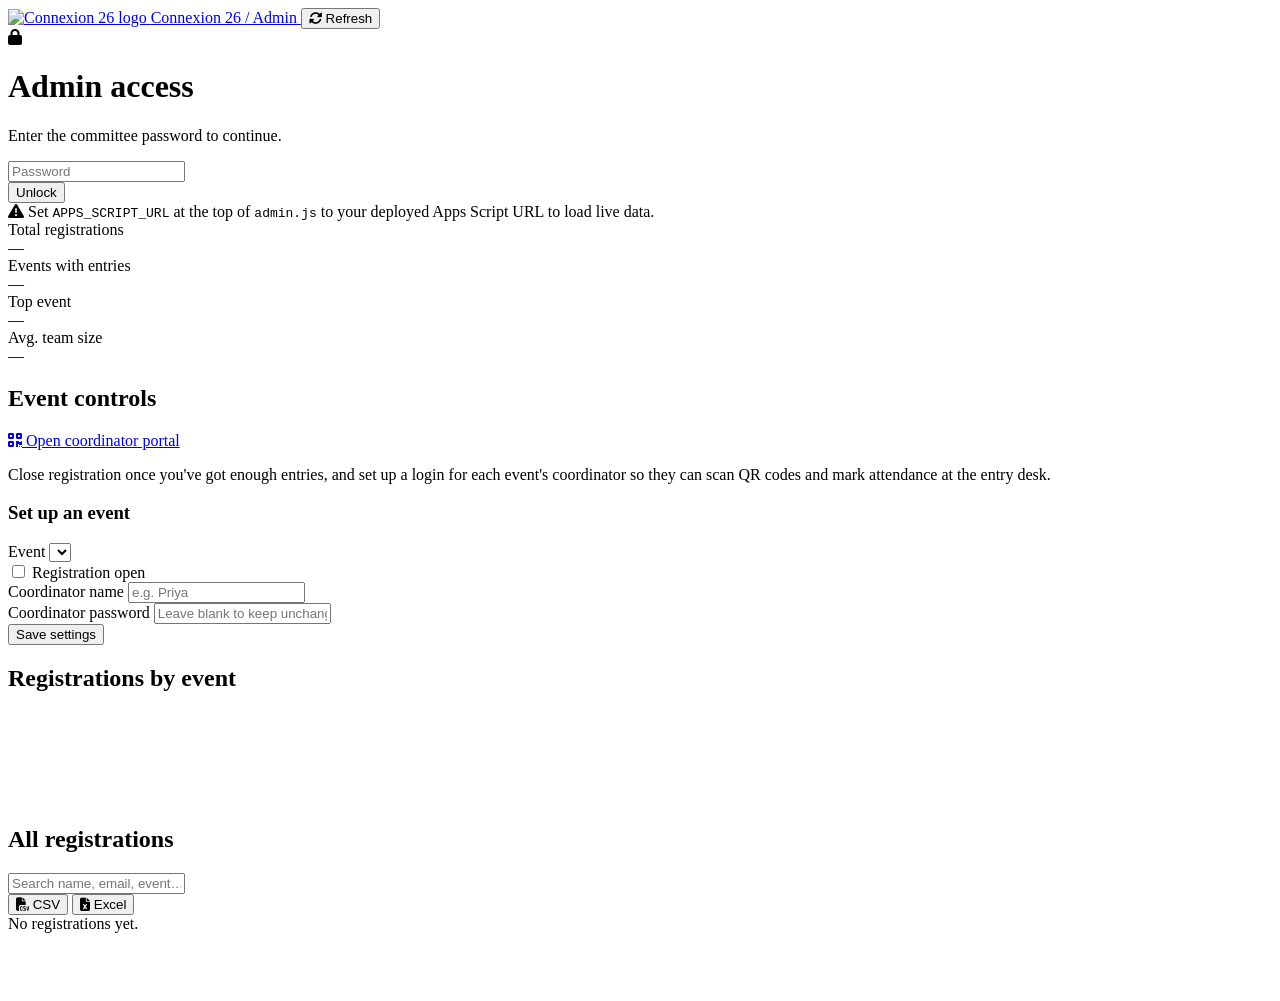
==== commit cf1bedfd: "Rename admin.html to index.html" ====
--- a/index.html
+++ b/index.html
@@ -1,1377 +1,136 @@
 <!DOCTYPE html>
-<html lang="en">
+<html lang="en" data-theme="dark">
 <head>
 <meta charset="UTF-8">
-<meta name="viewport" content="width=device-width, initial-scale=1.0, maximum-scale=1.0">
-<title>kbk storts arena Turf — Book Your Game</title>
-<link href="https://fonts.googleapis.com/css2?family=Playfair+Display:wght@400;700;900&family=DM+Sans:wght@300;400;500;600;700&display=swap" rel="stylesheet">
+<meta name="viewport" content="width=device-width, initial-scale=1.0">
+<title>Admin — Connexion 26</title>
+<link rel="preconnect" href="https://fonts.googleapis.com">
+<link href="https://fonts.googleapis.com/css2?family=Space+Grotesk:wght@500;600;700&family=Inter:wght@400;500;600;700&family=JetBrains+Mono:wght@400;500;600&display=swap" rel="stylesheet">
+<link rel="stylesheet" href="https://cdnjs.cloudflare.com/ajax/libs/font-awesome/6.5.1/css/all.min.css">
+<script src="https://cdn.tailwindcss.com"></script>
+<script>
+  tailwind.config = { theme: { extend: { fontFamily: {
+    display: ['Space Grotesk','sans-serif'], body: ['Inter','sans-serif'], mono: ['JetBrains Mono','monospace']
+  }}}}
+</script>
+<link rel="stylesheet" href="style.css">
 <style>
-:root{--g:#2d6a4f;--gl:#52b788;--gp:#b7e4c7;--gm:#d8f3dc;--earth:#a07850;--gold:#c9a84c;--cream:#faf9f6;--dark:#1a2e1e;--mid:#3a5a3e;--tx:#2c3e2f;--txl:#5a7a5e;--sh:0 8px 40px rgba(45,106,79,.13);--r:18px;--blue:#1e3a5f;--amber:#c9a84c}
-*{margin:0;padding:0;box-sizing:border-box;-webkit-tap-highlight-color:transparent}
-html{scroll-behavior:smooth}
-body{font-family:'DM Sans',sans-serif;background:var(--cream);color:var(--tx);overflow-x:hidden}
-.page{display:none;min-height:100vh}
-.page.active{display:block}
-
-/* NAV */
-nav{position:fixed;top:0;left:0;right:0;z-index:200;display:flex;align-items:center;justify-content:space-between;padding:13px 18px;background:rgba(250,249,246,.94);backdrop-filter:blur(18px);border-bottom:1px solid rgba(45,106,79,.1);box-shadow:0 2px 18px rgba(45,106,79,.07)}
-.logo{font-family:'Playfair Display',serif;font-size:1.4rem;font-weight:900;color:var(--g);cursor:pointer;letter-spacing:-.3px}
-.logo span{color:var(--gold)}
-.nav-r{display:flex;align-items:center;gap:8px}
-.nav-cta{background:var(--g);color:#fff;border:none;padding:9px 18px;border-radius:50px;font-family:'DM Sans',sans-serif;font-weight:700;font-size:.85rem;cursor:pointer;transition:all .2s;white-space:nowrap}
-.nav-cta:hover{background:var(--dark)}
-.nav-menu{background:none;border:none;font-size:1.5rem;cursor:pointer;color:var(--dark);padding:4px;line-height:1}
-
-/* DRAWER */
-.drw-ov{display:none;position:fixed;inset:0;background:rgba(0,0,0,.4);z-index:298}
-.drw-ov.open{display:block}
-.drw{position:fixed;top:0;right:-100%;width:72%;max-width:270px;height:100vh;background:#fff;z-index:299;padding:70px 24px 24px;box-shadow:-6px 0 36px rgba(0,0,0,.14);transition:right .3s cubic-bezier(.4,0,.2,1);display:flex;flex-direction:column;gap:2px}
-.drw.open{right:0}
-.drw-x{position:absolute;top:16px;right:18px;background:none;border:none;font-size:1.5rem;cursor:pointer;color:var(--dark)}
-.drw a{display:block;padding:12px 0;color:var(--tx);text-decoration:none;font-weight:600;font-size:.95rem;border-bottom:1px solid var(--gm)}
-.drw a:hover{color:var(--g)}
-.drw-admin{display:block;padding:12px 0;color:#c9a84c;text-decoration:none;font-weight:700;font-size:.95rem;border-bottom:1px solid var(--gm);cursor:pointer}
-
-/* SLIDER */
-.sl-wrap{position:relative;overflow:hidden;padding-top:58px}
-.slides{display:flex;transition:transform .5s cubic-bezier(.4,0,.2,1)}
-.slide{min-width:100%;position:relative;overflow:hidden;display:flex;flex-direction:column;justify-content:flex-end;min-height:300px;cursor:pointer}
-@media(min-width:600px){.slide{min-height:420px}}
-.sl-bg{position:absolute;inset:0;background-size:cover;background-position:center}
-.sl-bg::after{content:'';position:absolute;inset:0;background:linear-gradient(to top,rgba(8,18,10,.88) 0%,rgba(8,18,10,.3) 55%,transparent 100%)}
-.sl-content{position:relative;z-index:2;padding:22px 18px 32px}
-.sl-badge{display:inline-block;padding:4px 13px;border-radius:50px;font-size:.68rem;font-weight:700;letter-spacing:1.5px;text-transform:uppercase;margin-bottom:9px}
-.bf{background:var(--gl);color:var(--dark)}.bc{background:var(--blue);color:#fff}.bb{background:var(--gold);color:var(--dark)}.bs{background:#e63946;color:#fff}
-.sl-title{font-family:'Playfair Display',serif;font-size:clamp(1.25rem,5vw,2.2rem);font-weight:900;color:#fff;line-height:1.12;margin-bottom:8px}
-.sl-meta{display:flex;gap:12px;color:rgba(255,255,255,.78);font-size:.78rem;flex-wrap:wrap;margin-bottom:12px}
-.sl-prize{font-size:.84rem;color:var(--gold);font-weight:700;margin-bottom:14px}
-.sl-btn{display:inline-block;background:#fff;color:var(--dark);padding:10px 24px;border-radius:50px;font-weight:700;font-size:.84rem;border:none;cursor:pointer;transition:all .2s}
-.sl-btn:hover{background:var(--gm)}
-.sl-dots{position:absolute;bottom:10px;left:50%;transform:translateX(-50%);display:flex;gap:6px;z-index:10}
-.dot{width:7px;height:7px;border-radius:50%;background:rgba(255,255,255,.35);cursor:pointer;transition:all .3s}
-.dot.active{background:#fff;width:20px;border-radius:10px}
-.sl-arr{position:absolute;top:50%;transform:translateY(-50%);z-index:10;background:rgba(255,255,255,.15);border:none;color:#fff;width:36px;height:36px;border-radius:50%;font-size:1.1rem;cursor:pointer;backdrop-filter:blur(6px);display:flex;align-items:center;justify-content:center;transition:background .2s}
-.sl-arr:hover{background:rgba(255,255,255,.28)}
-.sl-arr.prev{left:9px}.sl-arr.next{right:9px}
-
-/* SECTIONS */
-.sec{padding:48px 18px;max-width:900px;margin:0 auto}
-.sec-lbl{font-size:.7rem;font-weight:700;letter-spacing:2.5px;text-transform:uppercase;color:var(--gl);margin-bottom:7px}
-.sec-ttl{font-family:'Playfair Display',serif;font-size:clamp(1.5rem,4vw,2.3rem);font-weight:900;color:var(--dark);line-height:1.12;margin-bottom:8px}
-.sec-sub{font-size:.9rem;color:var(--txl);line-height:1.7}
-.divider{height:1px;background:linear-gradient(90deg,var(--gp),transparent);margin:0 18px}
-
-/* SPORT CARDS */
-.sg{display:grid;grid-template-columns:1fr;gap:14px;margin-top:28px}
-@media(min-width:480px){.sg{grid-template-columns:1fr 1fr}}
-@media(min-width:760px){.sg{grid-template-columns:repeat(3,1fr)}}
-.sc{background:#fff;border-radius:var(--r);overflow:hidden;box-shadow:var(--sh);cursor:pointer;transition:transform .25s,box-shadow .25s}
-.sc:hover{transform:translateY(-5px);box-shadow:0 20px 50px rgba(45,106,79,.2)}
-.sc-img{height:130px;display:flex;align-items:center;justify-content:center;font-size:3.2rem;position:relative}
-.sc-img.f{background:linear-gradient(135deg,#1a472a,#2d6a4f)}.sc-img.c{background:linear-gradient(135deg,#1e3a5f,#2a9d8f)}.sc-img.b{background:linear-gradient(135deg,#6b3a10,#c9a84c)}
-.sc-av{position:absolute;top:9px;right:9px;font-size:.68rem;font-weight:700;padding:3px 9px;border-radius:50px;background:rgba(255,255,255,.18);color:#fff;backdrop-filter:blur(6px)}
-.sc-body{padding:16px}
-.sc-name{font-family:'Playfair Display',serif;font-size:1.08rem;font-weight:700;color:var(--dark);margin-bottom:5px}
-.sc-tags{display:flex;gap:5px;flex-wrap:wrap;margin-bottom:10px}
-.stag{background:var(--gm);color:var(--g);font-size:.66rem;font-weight:600;padding:3px 8px;border-radius:50px}
-.sc-pr{display:flex;align-items:center;justify-content:space-between;padding-top:10px;border-top:1px solid var(--gm)}
-.pv{font-family:'Playfair Display',serif;font-size:1.3rem;font-weight:900;color:var(--g)}
-.ppt{font-size:.68rem;color:var(--txl)}
-.bk-btn{background:var(--g);color:#fff;border:none;padding:8px 16px;border-radius:50px;font-family:'DM Sans',sans-serif;font-weight:700;font-size:.8rem;cursor:pointer;transition:background .2s}
-.bk-btn:hover{background:var(--dark)}
-
-/* BOOKING BOX */
-.bx{background:#fff;border-radius:24px;box-shadow:var(--sh);padding:24px 18px;margin:0 14px 56px}
-@media(min-width:680px){.bx{padding:38px;margin:0 auto 72px;max-width:900px}}
-.sp-pills{display:flex;gap:7px;flex-wrap:wrap;margin-bottom:20px}
-.sp-pill{border:2px solid var(--gp);background:#fff;color:var(--tx);padding:7px 14px;border-radius:50px;font-family:'DM Sans',sans-serif;font-weight:600;font-size:.82rem;cursor:pointer;transition:all .2s}
-.sp-pill.active{background:var(--g);border-color:var(--g);color:#fff}
-.dn-nav{display:flex;align-items:center;gap:9px;margin-bottom:14px}
-.dn-btn{background:var(--gm);border:none;color:var(--g);width:33px;height:33px;border-radius:50%;font-size:1rem;cursor:pointer;flex-shrink:0;display:flex;align-items:center;justify-content:center;transition:background .2s}
-.dn-btn:hover{background:var(--gp)}
-.dw{display:flex;gap:7px;overflow-x:auto;flex:1;padding-bottom:4px;scrollbar-width:none}
-.dw::-webkit-scrollbar{display:none}
-.dc{min-width:50px;padding:7px 3px;border-radius:11px;text-align:center;cursor:pointer;border:2px solid transparent;transition:all .2s;flex-shrink:0}
-.dc .dn2{font-size:.62rem;color:var(--txl);font-weight:700;text-transform:uppercase;letter-spacing:.5px}
-.dc .dd{font-family:'Playfair Display',serif;font-size:1.2rem;font-weight:700;color:var(--dark);margin-top:1px}
-.dc:hover{border-color:var(--gp);background:var(--gm)}
-.dc.active{background:var(--g);border-color:var(--g)}
-.dc.active .dn2,.dc.active .dd{color:#fff}
-.leg{display:flex;gap:12px;flex-wrap:wrap;margin-bottom:12px}
-.li{display:flex;align-items:center;gap:5px;font-size:.72rem;color:var(--txl)}
-.ld{width:10px;height:10px;border-radius:50%;flex-shrink:0}
-
-/* SLOTS */
-.sgr{display:grid;grid-template-columns:repeat(3,1fr);gap:8px}
-@media(min-width:480px){.sgr{grid-template-columns:repeat(4,1fr)}}
-@media(min-width:700px){.sgr{grid-template-columns:repeat(5,1fr)}}
-.slot{border:2px solid var(--gp);border-radius:10px;padding:9px 5px;text-align:center;cursor:pointer;transition:all .2s;background:#fff;position:relative;user-select:none}
-.slot:hover:not(.booked){border-color:var(--g);background:var(--gm);transform:translateY(-2px)}
-.slot.selected{background:var(--g);border-color:var(--g)}
-.slot.booked{background:#fff0f0;border-color:#ffcdd2;cursor:not-allowed}
-.slot-t{font-weight:700;font-size:.75rem;color:var(--dark)}
-.slot-p{font-family:'Playfair Display',serif;font-size:.88rem;font-weight:700;color:var(--g);margin-top:2px}
-.slot-s{font-size:.6rem;margin-top:2px;color:var(--txl);font-weight:600}
-.slot.selected .slot-t,.slot.selected .slot-p,.slot.selected .slot-s{color:#fff}
-.slot.booked .slot-t{color:#e53935}
-.slot.booked .slot-p{color:#ef9a9a}
-.slot.booked .slot-s{color:#e57373}
-.pk-tag{position:absolute;top:-7px;right:4px;background:var(--gold);color:#fff;font-size:.5rem;font-weight:700;padding:2px 6px;border-radius:50px;text-transform:uppercase}
-.bk-tag{position:absolute;top:-7px;left:50%;transform:translateX(-50%);background:#e53935;color:#fff;font-size:.5rem;font-weight:700;padding:2px 7px;border-radius:50px;white-space:nowrap}
-
-.bk-sum{margin-top:18px;padding:16px;background:var(--gm);border-radius:var(--r);display:flex;align-items:center;justify-content:space-between;flex-wrap:wrap;gap:10px}
-.sum-txt{font-size:.85rem;color:var(--tx);line-height:1.7}
-.sum-txt strong{color:var(--dark);font-weight:700}
-.cnf-btn{background:var(--g);color:#fff;border:none;padding:12px 24px;border-radius:50px;font-family:'DM Sans',sans-serif;font-weight:700;font-size:.9rem;cursor:pointer;transition:all .2s;white-space:nowrap}
-.cnf-btn:hover{background:var(--dark)}
-
-/* PRICING */
-.pw{overflow-x:auto;margin-top:24px;border-radius:var(--r);box-shadow:var(--sh)}
-.pt{width:100%;border-collapse:collapse;min-width:520px}
-.pt th{background:var(--g);color:#fff;padding:13px 14px;font-size:.78rem;font-weight:700;text-align:left;white-space:nowrap}
-.pt td{background:#fff;padding:12px 14px;font-size:.82rem;color:var(--tx);border-bottom:1px solid var(--gm)}
-.pt tr:last-child td{border-bottom:none}
-.pt tr:hover td{background:var(--gm)}
-.pc{font-family:'Playfair Display',serif;font-weight:700;color:var(--g);font-size:.95rem}
-.pp{background:var(--gold);color:#fff;font-size:.58rem;font-weight:700;padding:2px 6px;border-radius:50px;margin-left:5px}
-
-/* REVIEWS */
-.rg{display:grid;gap:14px;margin-top:26px}
-@media(min-width:560px){.rg{grid-template-columns:1fr 1fr}}
-.rc{background:#fff;border-radius:var(--r);padding:20px;box-shadow:var(--sh);position:relative}
-.rc::before{content:'"';position:absolute;top:10px;right:14px;font-family:'Playfair Display',serif;font-size:3.5rem;color:var(--gp);line-height:1}
-.r-stars{color:var(--gold);font-size:.95rem;margin-bottom:8px;letter-spacing:1.5px}
-.r-txt{font-size:.84rem;color:var(--tx);line-height:1.7;margin-bottom:12px}
-.rvr{display:flex;align-items:center;gap:9px}
-.ra{width:36px;height:36px;border-radius:50%;display:flex;align-items:center;justify-content:center;font-size:.95rem;font-weight:700;color:#fff;font-family:'Playfair Display',serif;flex-shrink:0}
-.a1{background:linear-gradient(135deg,#2d6a4f,#52b788)}.a2{background:linear-gradient(135deg,#2c5282,#2a9d8f)}.a3{background:linear-gradient(135deg,#744210,#c9a84c)}.a4{background:linear-gradient(135deg,#1a2e1e,#3a5a3e)}
-.rn{font-weight:700;color:var(--dark);font-size:.85rem}
-.rs{font-size:.72rem;color:var(--txl)}
-
-/* MAP */
-.mw{border-radius:var(--r);overflow:hidden;box-shadow:var(--sh);margin-top:24px}
-.mp{height:260px;background:linear-gradient(135deg,#e8f5e9,#c8e6c9,#a5d6a7);display:flex;align-items:center;justify-content:center;position:relative;overflow:hidden}
-.mg{position:absolute;inset:0;background-image:linear-gradient(rgba(45,106,79,.08) 1px,transparent 1px),linear-gradient(90deg,rgba(45,106,79,.08) 1px,transparent 1px);background-size:34px 34px}
-.mrh{position:absolute;top:50%;left:0;right:0;height:18px;background:rgba(255,255,255,.7);transform:translateY(-50%)}
-.mrv{position:absolute;left:40%;top:0;bottom:0;width:18px;background:rgba(255,255,255,.7)}
-.mpin{position:relative;z-index:2;background:var(--g);color:#fff;padding:12px 20px;border-radius:13px;box-shadow:0 8px 28px rgba(45,106,79,.4);text-align:center;animation:pinB 2.5s ease-in-out infinite}
-.mpin::after{content:'';position:absolute;bottom:-10px;left:50%;transform:translateX(-50%);border:7px solid transparent;border-top-color:var(--g)}
-@keyframes pinB{0%,100%{transform:translateY(0)}50%{transform:translateY(-6px)}}
-.mpin-n{font-family:'Playfair Display',serif;font-weight:700;font-size:.9rem}
-.mpin-a{font-size:.68rem;opacity:.88;margin-top:2px}
-.mi{background:#fff;padding:16px 18px;display:flex;flex-direction:column;gap:0}
-@media(min-width:560px){.mi{flex-direction:row;flex-wrap:wrap;align-items:center;justify-content:space-between;gap:12px}}
-.mit{padding:7px 0;border-bottom:1px solid var(--gm)}
-@media(min-width:560px){.mit{border-bottom:none;padding:0}}
-.mil{font-size:.68rem;color:var(--txl);text-transform:uppercase;letter-spacing:1px;font-weight:600}
-.miv{font-family:'Playfair Display',serif;font-size:.95rem;font-weight:700;color:var(--dark);margin-top:2px}
-.db{background:var(--g);color:#fff;border:none;padding:11px 22px;border-radius:50px;font-family:'DM Sans',sans-serif;font-weight:600;cursor:pointer;font-size:.85rem;margin-top:8px;width:100%;transition:all .2s}
-@media(min-width:560px){.db{width:auto;margin-top:0}}
-.db:hover{background:var(--dark)}
-
-/* AMENITIES */
-.ag{display:grid;grid-template-columns:repeat(3,1fr);gap:10px;margin-top:24px}
-@media(min-width:480px){.ag{grid-template-columns:repeat(4,1fr)}}
-@media(min-width:700px){.ag{grid-template-columns:repeat(5,1fr)}}
-.ac{background:#fff;border-radius:13px;padding:16px 8px;text-align:center;box-shadow:0 4px 16px rgba(45,106,79,.07);transition:transform .25s}
-.ac:hover{transform:translateY(-3px)}
-.ai{font-size:1.6rem;display:block;margin-bottom:6px}
-.an{font-weight:600;font-size:.72rem;color:var(--dark)}
-
-/* FOOTER */
-footer{background:var(--dark);color:rgba(255,255,255,.7);padding:44px 18px 28px}
-.fg{display:grid;grid-template-columns:1fr 1fr;gap:24px;margin-bottom:32px;max-width:900px;margin-left:auto;margin-right:auto}
-@media(min-width:560px){.fg{grid-template-columns:2fr 1fr 1fr}}
-.fb .logo{color:var(--gp);display:block;margin-bottom:7px}
-.fb p{font-size:.8rem;line-height:1.7}
-.fc h4{color:#fff;font-weight:700;font-size:.78rem;text-transform:uppercase;letter-spacing:1px;margin-bottom:10px}
-.fc a{display:block;font-size:.82rem;color:rgba(255,255,255,.58);text-decoration:none;margin-bottom:7px;transition:color .2s}
-.fc a:hover{color:var(--gp)}
-.fbot{max-width:900px;margin:0 auto;border-top:1px solid rgba(255,255,255,.1);padding-top:20px;display:flex;align-items:center;justify-content:space-between;flex-wrap:wrap;gap:7px;font-size:.75rem}
-
-/* MODALS */
-.mo{display:none;position:fixed;inset:0;background:rgba(26,46,30,.62);z-index:400;backdrop-filter:blur(6px);align-items:flex-end;justify-content:center}
-@media(min-width:600px){.mo{align-items:center;padding:24px}}
-.mo.open{display:flex}
-.modal{background:#fff;width:100%;max-width:480px;border-radius:26px 26px 0 0;padding:24px 20px 34px;box-shadow:0 -6px 50px rgba(0,0,0,.22);animation:mUp .3s ease;max-height:92vh;overflow-y:auto}
-@media(min-width:600px){.modal{border-radius:22px;padding:34px;animation:mIn .28s ease}}
-@keyframes mUp{from{transform:translateY(55px);opacity:0}to{transform:translateY(0);opacity:1}}
-@keyframes mIn{from{transform:scale(.93);opacity:0}to{transform:scale(1);opacity:1}}
-.mh{width:38px;height:4px;background:var(--gp);border-radius:50px;margin:0 auto 18px}
-@media(min-width:600px){.mh{display:none}}
-.mt{font-family:'Playfair Display',serif;font-size:1.4rem;font-weight:900;color:var(--dark);margin-bottom:3px}
-.ms{color:var(--txl);font-size:.85rem;margin-bottom:18px}
-.msm{background:var(--gm);border-radius:11px;padding:13px 14px;margin-bottom:16px;font-size:.85rem;color:var(--tx);line-height:1.9}
-.msm strong{color:var(--dark)}
-.adv-box{background:linear-gradient(135deg,var(--gm),var(--gp));border:2px solid var(--gl);border-radius:11px;padding:13px 14px;margin-bottom:18px}
-.adv-lbl{font-size:.7rem;font-weight:700;color:var(--g);text-transform:uppercase;letter-spacing:1px;margin-bottom:3px}
-.adv-amt{font-family:'Playfair Display',serif;font-size:1.7rem;font-weight:900;color:var(--dark)}
-.adv-note{font-size:.72rem;color:var(--txl);margin-top:2px}
-.fg2{margin-bottom:13px}
-.fl{font-size:.75rem;font-weight:700;color:var(--tx);margin-bottom:5px;display:block;text-transform:uppercase;letter-spacing:.8px}
-.fi{width:100%;border:2px solid var(--gp);border-radius:9px;padding:10px 13px;font-family:'DM Sans',sans-serif;font-size:.9rem;color:var(--dark);outline:none;transition:border-color .2s;background:#fff;-webkit-appearance:none}
-.fi:focus{border-color:var(--g)}
-.pms{display:flex;gap:7px;flex-wrap:wrap;margin-bottom:16px}
-.pm{border:2px solid var(--gp);background:#fff;color:var(--tx);padding:7px 12px;border-radius:50px;font-size:.78rem;font-weight:600;cursor:pointer;transition:all .2s;display:flex;align-items:center;gap:4px}
-.pm.active{background:var(--g);border-color:var(--g);color:#fff}
-.mbtns{display:flex;gap:9px;margin-top:18px}
-.m-cancel{flex:1;background:transparent;border:2px solid var(--gp);color:var(--tx);padding:12px;border-radius:50px;font-family:'DM Sans',sans-serif;font-weight:600;cursor:pointer;font-size:.88rem}
-.m-pay{flex:2;background:var(--g);color:#fff;border:none;padding:12px;border-radius:50px;font-family:'DM Sans',sans-serif;font-weight:700;cursor:pointer;font-size:.92rem;transition:all .2s}
-.m-pay:hover{background:var(--dark)}
-
-/* TOAST */
-.toast{position:fixed;bottom:22px;left:50%;transform:translateX(-50%) translateY(70px);background:var(--dark);color:#fff;padding:12px 26px;border-radius:50px;font-weight:700;font-size:.84rem;z-index:500;transition:transform .38s cubic-bezier(.4,0,.2,1);box-shadow:0 6px 28px rgba(0,0,0,.24);white-space:nowrap;max-width:90vw;text-align:center}
-.toast.show{transform:translateX(-50%) translateY(0)}
-
-/* REGISTRATION PAGES */
-.rp{min-height:100vh;background:var(--cream)}
-.rh{padding:80px 18px 40px;min-height:250px;display:flex;flex-direction:column;justify-content:flex-end;position:relative;overflow:hidden}
-.rh-bg{position:absolute;inset:0;background-size:cover;background-position:center}
-.rh-bg::after{content:'';position:absolute;inset:0;background:linear-gradient(to top,rgba(5,14,8,.9),rgba(5,14,8,.45) 60%,transparent)}
-.rh-c{position:relative;z-index:2}
-.rbk{position:fixed;top:12px;left:12px;z-index:210;background:rgba(255,255,255,.14);border:none;color:#fff;width:37px;height:37px;border-radius:50%;font-size:1.15rem;cursor:pointer;backdrop-filter:blur(8px);display:flex;align-items:center;justify-content:center;transition:background .2s}
-.rbk:hover{background:rgba(255,255,255,.28)}
-.rbadge{display:inline-block;padding:4px 13px;border-radius:50px;font-size:.68rem;font-weight:700;letter-spacing:1.5px;text-transform:uppercase;margin-bottom:9px}
-.r-title{font-family:'Playfair Display',serif;font-size:clamp(1.4rem,5vw,2.3rem);font-weight:900;color:#fff;line-height:1.12;margin-bottom:7px}
-.r-meta{display:flex;gap:12px;flex-wrap:wrap;color:rgba(255,255,255,.78);font-size:.78rem}
-.rb{max-width:600px;margin:0 auto;padding:28px 18px 60px}
-.ic{display:grid;grid-template-columns:1fr 1fr;gap:10px;margin-bottom:24px}
-.icard{background:#fff;border-radius:13px;padding:14px;box-shadow:var(--sh);text-align:center}
-.icard-l{font-size:.68rem;color:var(--txl);font-weight:600;text-transform:uppercase;letter-spacing:1px}
-.icard-v{font-family:'Playfair Display',serif;font-size:1.2rem;font-weight:700;color:var(--dark);margin-top:3px}
-.icard-v.g{color:var(--g)}.icard-v.gd{color:var(--gold)}
-.rules-bx{background:#fff;border-radius:var(--r);padding:18px;box-shadow:var(--sh);margin-bottom:14px}
-.rules-bx ul{list-style:none;display:flex;flex-direction:column;gap:7px}
-.rules-bx li{display:flex;gap:7px;font-size:.82rem;color:var(--tx);line-height:1.6}
-.rules-bx li::before{content:'✅';flex-shrink:0;font-size:.78rem;margin-top:2px}
-.rfb{background:#fff;border-radius:var(--r);padding:22px 18px;box-shadow:var(--sh)}
-.rst{font-family:'Playfair Display',serif;font-size:1.05rem;font-weight:700;color:var(--dark);margin-bottom:14px;padding-bottom:9px;border-bottom:2px solid var(--gm)}
-.pr{display:grid;grid-template-columns:1fr 1fr;gap:9px}
-.ef-box{background:linear-gradient(135deg,var(--gm),#b7e4c7);border:2px solid var(--gl);border-radius:11px;padding:14px;margin:18px 0;text-align:center}
-.ef-l{font-size:.72rem;font-weight:700;color:var(--g);text-transform:uppercase;letter-spacing:1px}
-.ef-a{font-family:'Playfair Display',serif;font-size:2rem;font-weight:900;color:var(--dark);margin:3px 0}
-.ef-n{font-size:.74rem;color:var(--txl)}
-.tc{display:flex;align-items:flex-start;gap:9px;margin:12px 0}
-.tc input{margin-top:3px;accent-color:var(--g);width:15px;height:15px;flex-shrink:0}
-.tc label{font-size:.8rem;color:var(--txl);line-height:1.6}
-.rsub{width:100%;background:var(--g);color:#fff;border:none;padding:15px;border-radius:50px;font-family:'DM Sans',sans-serif;font-weight:700;font-size:.95rem;cursor:pointer;transition:all .2s;margin-top:7px}
-.rsub:hover{background:var(--dark);transform:translateY(-1px)}
-
-/* SUCCESS */
-.sov{display:none;position:fixed;inset:0;background:rgba(26,46,30,.7);z-index:500;align-items:center;justify-content:center;padding:20px;backdrop-filter:blur(8px)}
-.sov.open{display:flex}
-.sb{background:#fff;border-radius:22px;padding:36px 24px;max-width:340px;width:100%;text-align:center;animation:mIn .3s ease}
-.si{font-size:3.2rem;margin-bottom:14px;display:block}
-.st{font-family:'Playfair Display',serif;font-size:1.5rem;font-weight:900;color:var(--dark);margin-bottom:7px}
-.ss{font-size:.87rem;color:var(--txl);line-height:1.7;margin-bottom:20px}
-.sr{background:var(--gm);border-radius:9px;padding:9px 13px;font-size:.8rem;color:var(--g);font-weight:700;margin-bottom:18px;letter-spacing:.5px}
-.sc-btn{width:100%;background:var(--g);color:#fff;border:none;padding:13px;border-radius:50px;font-family:'DM Sans',sans-serif;font-weight:700;font-size:.92rem;cursor:pointer}
-
-/* CONFIRM PAGE */
-.cpg{min-height:100vh;background:var(--cream);padding:74px 18px 52px}
-.cin{max-width:460px;margin:0 auto}
-.ccard{background:#fff;border-radius:22px;box-shadow:var(--sh);overflow:hidden}
-.chdr{background:var(--g);padding:26px 22px;text-align:center;color:#fff}
-.chdr .ck{font-size:2.6rem;margin-bottom:7px;display:block}
-.chdr h2{font-family:'Playfair Display',serif;font-size:1.3rem;font-weight:900}
-.chdr p{font-size:.82rem;opacity:.85;margin-top:3px}
-.cbody{padding:22px}
-.cr{display:flex;justify-content:space-between;padding:10px 0;border-bottom:1px solid var(--gm);font-size:.85rem}
-.cr:last-child{border-bottom:none}
-.cr .cl{color:var(--txl);font-weight:600}
-.cr .cv{color:var(--dark);font-weight:700;text-align:right;max-width:60%}
-.cref{background:var(--gm);margin:14px 22px 0;padding:11px 14px;border-radius:9px;text-align:center;font-size:.8rem;color:var(--g);font-weight:700;letter-spacing:.5px}
-.cacts{display:flex;gap:9px;padding:18px 22px}
-.btn-hm{flex:1;background:var(--gm);color:var(--g);border:none;padding:12px;border-radius:50px;font-family:'DM Sans',sans-serif;font-weight:700;cursor:pointer;font-size:.88rem}
-.btn-sh{flex:1;background:var(--g);color:#fff;border:none;padding:12px;border-radius:50px;font-family:'DM Sans',sans-serif;font-weight:700;cursor:pointer;font-size:.88rem}
-
-/* ══════════ QR PAYMENT MODAL ══════════ */
-.qr-modal{background:#fff;width:100%;max-width:400px;border-radius:26px 26px 0 0;padding:24px 20px 34px;box-shadow:0 -6px 50px rgba(0,0,0,.22);animation:mUp .3s ease;max-height:92vh;overflow-y:auto}
-@media(min-width:600px){.qr-modal{border-radius:22px;padding:34px;animation:mIn .28s ease}}
-.qr-box{background:linear-gradient(135deg,#f8f9fa,#e8f5e9);border:3px solid var(--gp);border-radius:18px;padding:20px;text-align:center;margin:16px 0}
-.qr-img{width:180px;height:180px;margin:0 auto 12px;display:block;border-radius:12px;background:#fff;padding:8px;box-shadow:0 4px 20px rgba(45,106,79,.15)}
-.qr-upi{font-family:'Playfair Display',serif;font-size:1.1rem;font-weight:700;color:var(--dark);margin-bottom:4px}
-.qr-name{font-size:.8rem;color:var(--txl);margin-bottom:12px}
-.qr-amt{background:var(--g);color:#fff;border-radius:50px;padding:8px 20px;display:inline-block;font-weight:700;font-size:1rem;letter-spacing:.5px}
-.pay-steps{display:flex;flex-direction:column;gap:10px;margin:16px 0}
-.pay-step{display:flex;align-items:center;gap:10px;background:var(--gm);border-radius:10px;padding:10px 14px;font-size:.83rem;color:var(--tx)}
-.pay-step-n{background:var(--g);color:#fff;width:22px;height:22px;border-radius:50%;display:flex;align-items:center;justify-content:center;font-weight:700;font-size:.75rem;flex-shrink:0}
-.ss-upload{border:2px dashed var(--gp);border-radius:12px;padding:18px;text-align:center;cursor:pointer;margin:14px 0;transition:all .2s;background:#fff}
-.ss-upload:hover{border-color:var(--g);background:var(--gm)}
-.ss-upload input{display:none}
-.ss-upload-icon{font-size:2rem;margin-bottom:6px}
-.ss-upload-txt{font-size:.82rem;color:var(--txl);font-weight:600}
-.ss-preview{display:none;margin:10px 0;border-radius:10px;overflow:hidden;border:2px solid var(--gp)}
-.ss-preview img{width:100%;max-height:200px;object-fit:cover;display:block}
-.txn-section{margin:14px 0}
-
-/* ══════════ OWNER DASHBOARD ══════════ */
-#ownerPage{background:#f4f6f8;min-height:100vh}
-.owner-nav{position:fixed;top:0;left:0;right:0;z-index:200;display:flex;align-items:center;justify-content:space-between;padding:13px 18px;background:var(--dark);color:#fff;box-shadow:0 2px 18px rgba(0,0,0,.2)}
-.owner-logo{font-family:'Playfair Display',serif;font-size:1.2rem;font-weight:900;color:var(--gl)}
-.owner-logo span{color:var(--gold);font-size:.75rem;display:block;font-family:'DM Sans',sans-serif;font-weight:600;letter-spacing:1px;text-transform:uppercase}
-.owner-body{padding:80px 14px 40px;max-width:1000px;margin:0 auto}
-.dash-hdr{margin-bottom:20px}
-.dash-title{font-family:'Playfair Display',serif;font-size:1.6rem;font-weight:900;color:var(--dark)}
-.dash-sub{font-size:.85rem;color:var(--txl);margin-top:3px}
-.dash-date-nav{display:flex;align-items:center;gap:12px;margin-bottom:20px;background:#fff;border-radius:14px;padding:12px 16px;box-shadow:var(--sh)}
-.dash-date-btn{background:var(--gm);border:none;color:var(--g);width:34px;height:34px;border-radius:50%;font-size:1.1rem;cursor:pointer;display:flex;align-items:center;justify-content:center;font-weight:700;flex-shrink:0}
-.dash-date-btn:hover{background:var(--gp)}
-.dash-date-label{flex:1;text-align:center;font-family:'Playfair Display',serif;font-size:1.05rem;font-weight:700;color:var(--dark)}
-.today-btn{background:var(--g);color:#fff;border:none;padding:6px 14px;border-radius:50px;font-size:.75rem;font-weight:700;cursor:pointer;font-family:'DM Sans',sans-serif}
-.stats-row{display:grid;grid-template-columns:repeat(2,1fr);gap:10px;margin-bottom:20px}
-@media(min-width:600px){.stats-row{grid-template-columns:repeat(4,1fr)}}
-.stat-card{background:#fff;border-radius:14px;padding:14px;box-shadow:var(--sh);text-align:center}
-.stat-num{font-family:'Playfair Display',serif;font-size:1.7rem;font-weight:900;color:var(--g)}
-.stat-lbl{font-size:.7rem;color:var(--txl);font-weight:600;text-transform:uppercase;letter-spacing:.8px;margin-top:3px}
-.sport-tabs{display:flex;gap:7px;margin-bottom:16px;flex-wrap:wrap}
-.sport-tab{border:2px solid var(--gp);background:#fff;color:var(--tx);padding:6px 14px;border-radius:50px;font-size:.8rem;font-weight:600;cursor:pointer;transition:all .2s}
-.sport-tab.active{background:var(--g);border-color:var(--g);color:#fff}
-
-/* BOOKING TABLE */
-.bk-table-wrap{background:#fff;border-radius:16px;box-shadow:var(--sh);overflow:hidden;margin-bottom:20px}
-.bk-table-hdr{background:var(--dark);color:#fff;padding:14px 18px;display:flex;align-items:center;justify-content:space-between}
-.bk-table-title{font-family:'Playfair Display',serif;font-size:1.05rem;font-weight:700}
-.bk-table-count{background:var(--gl);color:var(--dark);padding:3px 10px;border-radius:50px;font-size:.72rem;font-weight:700}
-.bk-table{width:100%;border-collapse:collapse;font-size:.82rem}
-.bk-table th{background:#f8f9fa;padding:10px 14px;text-align:left;font-size:.72rem;font-weight:700;text-transform:uppercase;letter-spacing:.8px;color:var(--txl);border-bottom:2px solid #e8eaed}
-.bk-table td{padding:12px 14px;border-bottom:1px solid #f0f2f4;vertical-align:middle}
-.bk-table tr:last-child td{border-bottom:none}
-/* GREEN = upcoming booking */
-.bk-table tr.upcoming td{background:linear-gradient(90deg,rgba(184,237,210,.25),rgba(184,237,210,.08))}
-.bk-table tr.upcoming td:first-child{border-left:4px solid #2d6a4f}
-/* RED = past / slot time passed */
-.bk-table tr.past td{background:linear-gradient(90deg,rgba(255,205,210,.25),rgba(255,205,210,.08))}
-.bk-table tr.past td:first-child{border-left:4px solid #e53935}
-.status-badge{display:inline-flex;align-items:center;gap:4px;padding:4px 10px;border-radius:50px;font-size:.68rem;font-weight:700}
-.status-confirmed{background:#e8f5e9;color:#2d6a4f}
-.status-pending{background:#fff8e1;color:#f57f17}
-.status-past{background:#fce4ec;color:#c62828}
-.slot-chips{display:flex;flex-wrap:wrap;gap:3px}
-.slot-chip{background:var(--gm);color:var(--g);padding:2px 8px;border-radius:50px;font-size:.65rem;font-weight:700}
-.slot-chip.past-chip{background:#fce4ec;color:#c62828}
-.pay-badge{display:inline-flex;align-items:center;gap:4px;font-size:.72rem;font-weight:600}
-.pay-paid{color:#2d6a4f}
-.pay-pending{color:#f57f17}
-.sheets-btn{background:linear-gradient(135deg,#34a853,#0f9d58);color:#fff;border:none;padding:9px 18px;border-radius:50px;font-size:.8rem;font-weight:700;cursor:pointer;font-family:'DM Sans',sans-serif;display:flex;align-items:center;gap:6px;transition:all .2s}
-.sheets-btn:hover{opacity:.9;transform:translateY(-1px)}
-.no-bookings{padding:36px;text-align:center;color:var(--txl);font-size:.9rem}
-.no-bookings .nb-icon{font-size:2.5rem;margin-bottom:10px}
-.legend-row{display:flex;gap:14px;margin-bottom:14px;flex-wrap:wrap}
-.legend-item{display:flex;align-items:center;gap:6px;font-size:.75rem;color:var(--txl);font-weight:600}
-.legend-dot{width:12px;height:12px;border-radius:3px;flex-shrink:0}
-.legend-green{background:#2d6a4f}
-.legend-red{background:#e53935}
-.owner-logout{background:rgba(255,255,255,.1);border:1px solid rgba(255,255,255,.2);color:#fff;padding:7px 14px;border-radius:50px;font-size:.78rem;cursor:pointer;font-family:'DM Sans',sans-serif}
-
-/* ADMIN LOGIN */
-.admin-login-wrap{display:flex;align-items:center;justify-content:center;min-height:100vh;background:var(--dark);padding:20px}
-.admin-login-box{background:#fff;border-radius:22px;padding:32px 24px;max-width:340px;width:100%;text-align:center;box-shadow:0 20px 60px rgba(0,0,0,.3)}
-.al-logo{font-family:'Playfair Display',serif;font-size:1.6rem;font-weight:900;color:var(--g);margin-bottom:4px}
-.al-logo span{color:var(--gold)}
-.al-sub{font-size:.8rem;color:var(--txl);margin-bottom:24px}
-.al-icon{font-size:2.5rem;margin-bottom:16px;display:block}
-.al-title{font-family:'Playfair Display',serif;font-size:1.2rem;font-weight:700;color:var(--dark);margin-bottom:16px}
-
-/* GOOGLE SHEETS MODAL */
-.sheets-modal-body{padding:4px 0}
-.sheets-step{display:flex;gap:12px;align-items:flex-start;margin-bottom:14px;padding:12px;background:#f8f9fa;border-radius:10px}
-.sheets-step-n{background:var(--g);color:#fff;width:26px;height:26px;border-radius:50%;display:flex;align-items:center;justify-content:center;font-weight:700;font-size:.78rem;flex-shrink:0}
-.sheets-step-txt{font-size:.83rem;color:var(--tx);line-height:1.6}
-.sheets-step-txt strong{color:var(--dark)}
-.sheets-link{display:block;background:var(--gm);border:2px solid var(--gp);border-radius:9px;padding:10px 13px;font-size:.8rem;color:var(--g);font-weight:700;word-break:break-all;margin:8px 0;cursor:pointer;text-decoration:none}
-.copy-btn{background:var(--g);color:#fff;border:none;padding:6px 14px;border-radius:50px;font-size:.75rem;cursor:pointer;font-family:'DM Sans',sans-serif;font-weight:600}
-
-/* SS VIEWER */
-.ss-viewer-modal{background:#fff;width:100%;max-width:420px;border-radius:26px 26px 0 0;padding:24px 20px 34px;max-height:92vh;overflow-y:auto;animation:mUp .3s ease}
-@media(min-width:600px){.ss-viewer-modal{border-radius:22px;animation:mIn .28s ease}}
-.ss-viewer-img{width:100%;border-radius:12px;border:2px solid var(--gp);margin:12px 0}
-.verify-btns{display:flex;gap:9px;margin-top:14px}
-.verify-approve{flex:1;background:var(--g);color:#fff;border:none;padding:12px;border-radius:50px;font-family:'DM Sans',sans-serif;font-weight:700;cursor:pointer;font-size:.88rem}
-.verify-reject{flex:1;background:#fff;color:#e53935;border:2px solid #e53935;padding:12px;border-radius:50px;font-family:'DM Sans',sans-serif;font-weight:700;cursor:pointer;font-size:.88rem}
+  html, body { max-width: 100vw; overflow-x: hidden; }
+  body{ padding-bottom: 60px; }
+  table{ width:100%; border-collapse: collapse; font-size: 13px; }
+  th, td{ padding: 10px 14px; text-align:left; border-bottom: 1px solid var(--line); white-space: nowrap; }
+  th{ font-family: var(--font-mono); font-size: 11px; text-transform: uppercase; letter-spacing: .05em; color: var(--text-dim); position: sticky; top:0; background: var(--bg-card); }
+  tbody tr:hover{ background: var(--bg-elev); }
 </style>
 </head>
-<body>
+<body class="font-body">
 
-<!-- DRAWER -->
-<div class="drw-ov" id="drwOv" onclick="closeDrawer()"></div>
-<div class="drw" id="drw">
-  <button class="drw-x" onclick="closeDrawer()">✕</button>
-  <a href="#" onclick="scrollTo2('sports');closeDrawer()">⚽ Sports</a>
-  <a href="#" onclick="scrollTo2('booking');closeDrawer()">📅 Book Slot</a>
-  <a href="#" onclick="scrollTo2('pricing');closeDrawer()">💰 Pricing</a>
-  <a href="#" onclick="scrollTo2('reviews');closeDrawer()">⭐ Reviews</a>
-  <a href="#" onclick="scrollTo2('loc');closeDrawer()">📍 Location</a>
-  <span class="drw-admin" onclick="openAdminLogin();closeDrawer()">🔐 Owner Login</span>
+<header class="navbar scrolled">
+  <div class="max-w-7xl mx-auto px-6 flex items-center justify-between">
+    <a href="index.html" class="flex items-center gap-3">
+      <img src="logo.png.jpeg" alt="Connexion 26 logo" class="w-9 h-9 rounded-full object-cover">
+      <span class="font-display font-bold text-lg">Connexion <span class="text-cyan-400">26</span> <span class="text-[var(--text-dim)] font-normal text-sm">/ Admin</span></span>
+    </a>
+    <button id="refreshBtn" class="btn btn-ghost !py-2.5 !px-5 !text-xs"><i class="fa-solid fa-rotate"></i> Refresh</button>
+  </div>
+</header>
+
+<!-- Password gate -->
+<div id="authGate" class="fixed inset-0 z-[4000] flex items-center justify-center px-6" style="background:var(--bg)">
+  <form id="authForm" class="glass rounded-3xl p-8 w-full max-w-sm text-center">
+    <i class="fa-solid fa-lock text-2xl text-cyan-400 mb-4"></i>
+    <h1 class="font-display text-xl font-bold mb-2">Admin access</h1>
+    <p class="text-sm text-[var(--text-dim)] mb-6">Enter the committee password to continue.</p>
+    <div class="field mb-3 text-left">
+      <input type="password" id="authPassword" placeholder="Password" autocomplete="off" required>
+      <div class="field-error" id="authError"></div>
+    </div>
+    <button type="submit" class="btn btn-primary w-full">Unlock</button>
+  </form>
 </div>
 
-<!-- ════ MAIN PAGE ════ -->
-<div id="mainPage" class="page active">
-<nav>
-  <div class="logo" onclick="scrollToTop()">KbK<span>sports</span>arena</div>
-  <div class="nav-r">
-    <button class="nav-cta" onclick="scrollTo2('booking')">Book Now</button>
-    <button class="nav-menu" onclick="openDrawer()">☰</button>
+<main class="max-w-7xl mx-auto px-6 pt-28 hidden" id="dashboardContent">
+
+  <!-- Config notice -->
+  <div id="configNotice" class="hidden glass rounded-2xl p-5 mb-8 border border-amber-500/40 text-sm">
+    <i class="fa-solid fa-triangle-exclamation text-amber-400 mr-2"></i>
+    Set <code class="font-mono">APPS_SCRIPT_URL</code> at the top of <code class="font-mono">admin.js</code> to your deployed Apps Script URL to load live data.
   </div>
-</nav>
 
-<!-- SLIDER -->
-<div class="sl-wrap">
-  <div class="slides" id="slides">
-    <div class="slide" onclick="goToReg('football')">
-      <div class="sl-bg" style="background:#1a472a;background-image:radial-gradient(ellipse at 25% 65%,rgba(82,183,136,.28),transparent 55%),radial-gradient(ellipse at 80% 20%,rgba(45,106,79,.5),transparent 55%)"></div>
-      <div class="sl-content">
-        <span class="sl-badge bf">⚽ Football Tournament</span>
-        <div class="sl-title">GreenField 5-a-Side Cup 2025</div>
-        <div class="sl-meta"><span>📅 May 10</span><span>👥 16 Teams</span><span>🕗 8AM–6PM</span></div>
-        <div class="sl-prize">🏆 Prize: ₹5000 · Entry: ₹500/team</div>
-        <button class="sl-btn" onclick="event.stopPropagation();goToReg('football')">Register Now →</button>
-      </div>
+  <!-- KPI cards -->
+  <div class="grid sm:grid-cols-2 lg:grid-cols-4 gap-5 mb-10">
+    <div class="glass rounded-2xl p-6"><div class="text-xs text-[var(--text-dim)] mb-2">Total registrations</div><div class="font-display text-3xl font-bold" id="kpiTotal">—</div></div>
+    <div class="glass rounded-2xl p-6"><div class="text-xs text-[var(--text-dim)] mb-2">Events with entries</div><div class="font-display text-3xl font-bold" id="kpiEvents">—</div></div>
+    <div class="glass rounded-2xl p-6"><div class="text-xs text-[var(--text-dim)] mb-2">Top event</div><div class="font-display text-xl font-bold truncate" id="kpiTop">—</div></div>
+    <div class="glass rounded-2xl p-6"><div class="text-xs text-[var(--text-dim)] mb-2">Avg. team size</div><div class="font-display text-3xl font-bold" id="kpiAvg">—</div></div>
+  </div>
+
+  <!-- Event controls -->
+  <div class="glass rounded-3xl p-6 mb-10">
+    <div class="flex flex-wrap items-center justify-between gap-3 mb-2">
+      <h2 class="font-display text-lg font-bold">Event controls</h2>
+      <a href="coordinator.html" target="_blank" class="btn btn-ghost !py-2.5 !px-4 !text-xs"><i class="fa-solid fa-qrcode"></i> Open coordinator portal</a>
     </div>
-    <div class="slide" onclick="goToReg('cricket')">
-      <div class="sl-bg" style="background:#1e3a5f;background-image:radial-gradient(ellipse at 70% 55%,rgba(42,157,143,.28),transparent 55%)"></div>
-      <div class="sl-content">
-        <span class="sl-badge bc">🏏 Cricket Tournament</span>
-        <div class="sl-title">Box Cricket League Season 3</div>
-        <div class="sl-meta"><span>📅 June 1</span><span>👥 12 Teams</span><span>🕖 7AM onwards</span></div>
-        <div class="sl-prize">🏆 Prize: ₹4,000 · Entry: ₹700/team</div>
-        <button class="sl-btn" onclick="event.stopPropagation();goToReg('cricket')">Register Now →</button>
-      </div>
-    </div>
-    <div class="slide" onclick="goToReg('badminton')">
-      <div class="sl-bg" style="background:#4a2c0a;background-image:radial-gradient(ellipse at 40% 60%,rgba(201,168,76,.32),transparent 55%)"></div>
-      <div class="sl-content">
-        <span class="sl-badge bb">🏸 Badminton Open</span>
-        <div class="sl-title">Smash Masters Open 2025</div>
-        <div class="sl-meta"><span>📅 May 18</span><span>👤 Singles</span><span>🕘 9AM–5PM</span></div>
-        <div class="sl-prize">🏆 Prize: ₹1,000 · Entry: ₹500/player</div>
-        <button class="sl-btn" onclick="event.stopPropagation();goToReg('badminton')">Register Now →</button>
-      </div>
-    </div>
-    <div class="slide" onclick="goToReg('kids')">
-      <div class="sl-bg" style="background:#6b1414;background-image:radial-gradient(ellipse at 50% 65%,rgba(244,162,97,.3),transparent 55%)"></div>
-      <div class="sl-content">
-        <span class="sl-badge bs">🌟 Special Event</span>
-        <div class="sl-title">Kids Sports Day Fiesta 2025</div>
-        <div class="sl-meta"><span>📅 June 15</span><span>👶 Ages 6–15</span><span>🕙 10AM–4PM</span></div>
-        <div class="sl-prize">🎁 Goodies + Certificate · Entry: ₹200</div>
-        <button class="sl-btn" onclick="event.stopPropagation();goToReg('kids')">Register Now →</button>
+    <p class="text-sm text-[var(--text-dim)] mb-6">Close registration once you've got enough entries, and set up a login for each event's coordinator so they can scan QR codes and mark attendance at the entry desk.</p>
+
+    <div class="grid lg:grid-cols-[1fr_360px] gap-6">
+      <div id="eventStatusList" class="grid sm:grid-cols-2 gap-3"></div>
+
+      <div class="rounded-2xl p-5 h-fit" style="background:var(--bg-elev); border:1px solid var(--line)">
+        <h3 class="font-display font-semibold text-sm mb-4">Set up an event</h3>
+        <div class="field">
+          <label>Event</label>
+          <select id="eventSelect"></select>
+        </div>
+        <label class="flex items-center gap-2 text-sm mb-5 mt-1 cursor-pointer">
+          <input type="checkbox" id="eventOpenToggle" class="w-4 h-4">
+          Registration open
+        </label>
+        <div class="field">
+          <label>Coordinator name</label>
+          <input type="text" id="coordinatorNameInput" placeholder="e.g. Priya">
+        </div>
+        <div class="field">
+          <label>Coordinator password</label>
+          <input type="text" id="coordinatorPasswordInput" placeholder="Leave blank to keep unchanged" autocomplete="off">
+          <div class="text-xs text-[var(--text-faint)] mt-1.5" id="coordinatorConfiguredNote"></div>
+        </div>
+        <button type="button" id="saveControlBtn" class="btn btn-primary w-full !py-2.5 !text-sm">Save settings</button>
+        <div id="controlSaveMsg" class="text-xs mt-3 text-center"></div>
       </div>
     </div>
   </div>
-  <button class="sl-arr prev" onclick="changeSlide(-1)">‹</button>
-  <button class="sl-arr next" onclick="changeSlide(1)">›</button>
-  <div id="slDots" class="sl-dots"></div>
-</div>
 
-<!-- SPORTS -->
-<div class="sec" id="sports">
-  <div class="sec-lbl">What We Offer</div>
-  <div class="sec-ttl">Choose Your Sport</div>
-  <div class="sec-sub">World-class facilities for every game. Book your slot in minutes.</div>
-  <div class="sg">
-    <div class="sc" onclick="setSportAndScroll('Football')">
-      <div class="sc-img f"><span>⚽</span><span class="sc-av">Available</span></div>
-      <div class="sc-body">
-        <div class="sc-name">Football</div>
-        <div class="sc-tags"><span class="stag">5-a-Side</span><span class="stag">7-a-Side</span><span class="stag">Full Turf</span></div>
-        <div class="sc-pr"><div><div class="pv">₹500</div><div class="ppt">per hour · off-peak</div></div><button class="bk-btn">Book Now</button></div>
+  <!-- Chart -->
+  <div class="glass rounded-3xl p-6 mb-10">
+    <h2 class="font-display text-lg font-bold mb-4">Registrations by event</h2>
+    <canvas id="eventChart" height="90"></canvas>
+  </div>
+
+  <!-- Table -->
+  <div class="glass rounded-3xl p-6">
+    <div class="flex flex-wrap items-center justify-between gap-4 mb-5">
+      <h2 class="font-display text-lg font-bold">All registrations</h2>
+      <div class="flex flex-wrap items-center gap-3">
+        <div class="field !mb-0"><input type="text" id="searchInput" placeholder="Search name, email, event…" class="!py-2.5 !text-sm w-64"></div>
+        <button id="csvBtn" class="btn btn-ghost !py-2.5 !px-4 !text-xs"><i class="fa-solid fa-file-csv"></i> CSV</button>
+        <button id="xlsxBtn" class="btn btn-ghost !py-2.5 !px-4 !text-xs"><i class="fa-solid fa-file-excel"></i> Excel</button>
       </div>
     </div>
-    <div class="sc" onclick="setSportAndScroll('Cricket')">
-      <div class="sc-img c"><span>🏏</span><span class="sc-av">Available</span></div>
-      <div class="sc-body">
-        <div class="sc-name">Cricket</div>
-        <div class="sc-tags"><span class="stag">Box Format</span><span class="stag">Net Practice</span></div>
-        <div class="sc-pr"><div><div class="pv">₹600</div><div class="ppt">per hour · off-peak</div></div><button class="bk-btn">Book Now</button></div>
-      </div>
+    <div class="overflow-x-auto scrollbar-none" style="max-height: 60vh; overflow-y:auto;">
+      <table id="regTable">
+        <thead><tr id="tableHead"></tr></thead>
+        <tbody id="tableBody"></tbody>
+      </table>
     </div>
-    <div class="sc" onclick="setSportAndScroll('Badminton')">
-      <div class="sc-img b"><span>🏸</span><span class="sc-av">Available</span></div>
-      <div class="sc-body">
-        <div class="sc-name">Badminton</div>
-        <div class="sc-tags"><span class="stag">AC Hall</span><span class="stag">Pro Courts</span></div>
-        <div class="sc-pr"><div><div class="pv">₹300</div><div class="ppt">per hour · off-peak</div></div><button class="bk-btn">Book Now</button></div>
-      </div>
-    </div>
+    <div id="emptyState" class="hidden text-center py-16 text-[var(--text-dim)] text-sm">No registrations yet.</div>
   </div>
-</div>
+</main>
 
-<div class="divider"></div>
 
-<!-- BOOKING -->
-<div class="sec" id="booking">
-  <div class="sec-lbl">Reserve Your Time</div>
-  <div class="sec-ttl">Book a Slot</div>
-  <div class="sec-sub">Select sport, pick a date & time. Pay 50% advance via QR to lock your slot.</div>
-</div>
-<div class="bx" id="bookingBox">
-  <div class="sp-pills">
-    <button class="sp-pill active" onclick="setSport('Football',this)">⚽ Football</button>
-    <button class="sp-pill" onclick="setSport('Cricket',this)">🏏 Cricket</button>
-    <button class="sp-pill" onclick="setSport('Badminton',this)">🏸 Badminton</button>
-  </div>
-  <div class="dn-nav">
-    <button class="dn-btn" onclick="shiftWeek(-1)">‹</button>
-    <div class="dw" id="dateWeek"></div>
-    <button class="dn-btn" onclick="shiftWeek(1)">›</button>
-  </div>
-  <div class="leg">
-    <div class="li"><div class="ld" style="background:var(--g)"></div>Available</div>
-    <div class="li"><div class="ld" style="background:#e53935"></div>Booked</div>
-    <div class="li"><div class="ld" style="background:var(--gold)"></div>Selected</div>
-    <div class="li"><div class="ld" style="background:var(--gold)"></div>Peak Hour (6–9PM)</div>
-  </div>
-  <div class="sgr" id="slotsGrid"></div>
-  <div class="bk-sum" id="bkSum" style="display:none">
-    <div class="sum-txt" id="sumTxt"></div>
-    <button class="cnf-btn" onclick="openBkModal()">Proceed to Pay →</button>
-  </div>
-</div>
-
-<div class="divider"></div>
-
-<!-- PRICING -->
-<div class="sec" id="pricing">
-  <div class="sec-lbl">Transparent Rates</div>
-  <div class="sec-ttl">Pricing</div>
-  <div class="sec-sub">No hidden charges. Pay 50% advance online, rest at venue.</div>
-  <div class="pw">
-    <table class="pt">
-      <thead><tr><th>Sport</th><th>Off-Peak (6AM–5PM)</th><th>Peak (6PM–9PM) <span class="pp">HOT</span></th><th>Weekend</th></tr></thead>
-      <tbody>
-        <tr><td>⚽ Football</td><td class="pc">₹500/hr</td><td class="pc">₹700/hr</td><td class="pc">₹600/hr</td></tr>
-        <tr><td>🏏 Cricket</td><td class="pc">₹600/hr</td><td class="pc">₹800/hr</td><td class="pc">₹700/hr</td></tr>
-        <tr><td>🏸 Badminton</td><td class="pc">₹300/hr</td><td class="pc">₹450/hr</td><td class="pc">₹350/hr</td></tr>
-      </tbody>
-    </table>
-  </div>
-</div>
-
-<div class="divider"></div>
-
-<!-- REVIEWS -->
-<div class="sec" id="reviews">
-  <div class="sec-lbl">What Players Say</div>
-  <div class="sec-ttl">Reviews</div>
-  <div class="rg">
-    <div class="rc"><div class="r-stars">★★★★★</div><div class="r-txt">Best turf in the city! The grass quality is amazing and booking system is super easy. Love how they handle QR payments instantly.</div><div class="rvr"><div class="ra a1">A</div><div><div class="rn">Arun K.</div><div class="rs">Football Player · 3 months ago</div></div></div></div>
-    <div class="rc"><div class="r-stars">★★★★★</div><div class="r-txt">Cricket pitch is top notch. Never had a double booking issue — the system is very reliable. Highly recommended!</div><div class="rvr"><div class="ra a2">R</div><div><div class="rn">Ramesh S.</div><div class="rs">Cricket Captain · 1 month ago</div></div></div></div>
-    <div class="rc"><div class="r-stars">★★★★☆</div><div class="r-txt">Great badminton courts with AC. Advance payment through QR is smooth. Parking could be better but overall excellent experience.</div><div class="rvr"><div class="ra a3">P</div><div><div class="rn">Priya M.</div><div class="rs">Badminton Player · 2 weeks ago</div></div></div></div>
-    <div class="rc"><div class="r-stars">★★★★★</div><div class="r-txt">Organized the kids football tournament here. Staff was very helpful. The booking confirmation on WhatsApp is a great touch!</div><div class="rvr"><div class="ra a4">V</div><div><div class="rn">Vikram N.</div><div class="rs">Event Organizer · 5 days ago</div></div></div></div>
-  </div>
-</div>
-
-<div class="divider"></div>
-
-<!-- LOCATION -->
-<div class="sec" id="loc">
-  <div class="sec-lbl">Find Us</div>
-  <div class="sec-ttl">Location</div>
-  <div class="mw">
-    <div class="mp">
-      <div class="mg"></div><div class="mrh"></div><div class="mrv"></div>
-      <div class="mpin"><div class="mpin-n">🏟️ GreenField Turf</div><div class="mpin-a">Anna Nagar, Chennai</div></div>
-    </div>
-    <div class="mi">
-      <div class="mit"><div class="mil">Address</div><div class="miv">12 Turf Lane, Anna Nagar</div></div>
-      <div class="mit"><div class="mil">Hours</div><div class="miv">6AM – 11PM Daily</div></div>
-      <div class="mit"><div class="mil">Phone</div><div class="miv">+91 98765 43210</div></div>
-      <button class="db" onclick="showToast('📍 Opening in Maps...')">📍 Get Directions</button>
-    </div>
-  </div>
-</div>
-
-<!-- AMENITIES -->
-<div class="sec">
-  <div class="sec-lbl">Facilities</div>
-  <div class="sec-ttl">Amenities</div>
-  <div class="ag">
-    <div class="ac"><span class="ai">🚿</span><div class="an">Changing Room</div></div>
-    <div class="ac"><span class="ai">💧</span><div class="an">Water Station</div></div>
-    <div class="ac"><span class="ai">🅿️</span><div class="an">Free Parking</div></div>
-    <div class="ac"><span class="ai">💡</span><div class="an">Floodlights</div></div>
-    <div class="ac"><span class="ai">🏪</span><div class="an">Pro Shop</div></div>
-    <div class="ac"><span class="ai">☕</span><div class="an">Canteen</div></div>
-    <div class="ac"><span class="ai">📹</span><div class="an">CCTV</div></div>
-    <div class="ac"><span class="ai">📶</span><div class="an">Free WiFi</div></div>
-  </div>
-</div>
-
-<footer>
-  <div class="fg">
-    <div class="fb"><div class="logo">Green<span>Field</span></div><p>Chennai's premier sports facility. Quality turf, fair prices, zero hassle booking.</p></div>
-    <div class="fc"><h4>Quick Links</h4><a href="#" onclick="scrollTo2('sports')">Sports</a><a href="#" onclick="scrollTo2('booking')">Book Slot</a><a href="#" onclick="scrollTo2('pricing')">Pricing</a></div>
-    <div class="fc"><h4>Contact</h4><a href="#">📞 +91 98765 43210</a><a href="#">✉️ info@greenfield.com</a><a href="#">📍 Anna Nagar, Chennai</a></div>
-  </div>
-  <div class="fbot"><span>© 2025 GreenField Turf. All rights reserved.</span><span>Made with ❤️ in Chennai</span></div>
-</footer>
-</div>
-
-<!-- ════ REGISTRATION PAGES ════ -->
-<!-- Football -->
-<div id="footballPage" class="page rp">
-  <button class="rbk" onclick="goHome()">←</button>
-  <div class="rh"><div class="rh-bg" style="background:#1a472a;background-image:radial-gradient(ellipse at 25% 65%,rgba(82,183,136,.28),transparent 55%)"></div>
-    <div class="rh-c"><span class="rbadge bf">⚽ Football Tournament</span><div class="r-title">GreenField 5-a-Side Cup 2025</div><div class="r-meta"><span>📅 May 10, 2025</span><span>📍 GreenField Turf</span><span>🕗 8AM–6PM</span></div></div>
-  </div>
-  <div class="rb">
-    <div class="ic">
-      <div class="icard"><div class="icard-l">Prize Pool</div><div class="icard-v gd">₹25,000</div></div>
-      <div class="icard"><div class="icard-l">Entry Fee</div><div class="icard-v g">₹2,500</div></div>
-      <div class="icard"><div class="icard-l">Team Size</div><div class="icard-v">5 + 2 Sub</div></div>
-      <div class="icard"><div class="icard-l">Total Teams</div><div class="icard-v">16</div></div>
-    </div>
-    <div class="rfb">
-      <div class="rst">Team Registration</div>
-      <div class="fg2"><label class="fl">Team Name</label><input class="fi" type="text" placeholder="e.g. Chennai Warriors" id="fb_team"></div>
-      <div class="fg2"><label class="fl">Captain Name</label><input class="fi" type="text" placeholder="Captain full name" id="fb_cap"></div>
-      <div class="fg2"><label class="fl">Phone</label><input class="fi" type="tel" placeholder="+91 XXXXX XXXXX" id="fb_phone"></div>
-      <div class="ef-box"><div class="ef-l">Entry Fee</div><div class="ef-a">₹2,500</div><div class="ef-n">Full amount required · Non-refundable</div></div>
-      <div class="pms"><button class="pm active" onclick="selPay(this)">📱 UPI</button><button class="pm" onclick="selPay(this)">💳 Card</button></div>
-      <div class="fg2"><label class="fl">Transaction ID</label><input class="fi" type="text" placeholder="Enter after payment" id="fb_txn"></div>
-      <div class="tc"><input type="checkbox" id="fb_tc"><label for="fb_tc">I agree to tournament rules. Entry fee is non-refundable.</label></div>
-      <button class="rsub" onclick="submitReg('football','fb_cap','fb_tc','₹2,500','Football Cup 2025')">⚽ Confirm Registration & Pay ₹2,500</button>
-    </div>
-  </div>
-</div>
-
-<!-- Cricket -->
-<div id="cricketPage" class="page rp">
-  <button class="rbk" onclick="goHome()">←</button>
-  <div class="rh"><div class="rh-bg" style="background:#1e3a5f"></div>
-    <div class="rh-c"><span class="rbadge bc">🏏 Cricket Tournament</span><div class="r-title">Box Cricket League Season 3</div><div class="r-meta"><span>📅 June 1, 2025</span><span>📍 GreenField Turf</span></div></div>
-  </div>
-  <div class="rb">
-    <div class="ic">
-      <div class="icard"><div class="icard-l">Prize Pool</div><div class="icard-v gd">₹30,000</div></div>
-      <div class="icard"><div class="icard-l">Entry Fee</div><div class="icard-v g">₹3,000</div></div>
-      <div class="icard"><div class="icard-l">Team Size</div><div class="icard-v">8 + 2 Sub</div></div>
-      <div class="icard"><div class="icard-l">Total Teams</div><div class="icard-v">12</div></div>
-    </div>
-    <div class="rfb">
-      <div class="rst">Team Registration</div>
-      <div class="fg2"><label class="fl">Team Name</label><input class="fi" type="text" placeholder="e.g. Thunder Strikers" id="cr_team"></div>
-      <div class="fg2"><label class="fl">Captain Name</label><input class="fi" type="text" placeholder="Captain full name" id="cr_cap"></div>
-      <div class="fg2"><label class="fl">Phone</label><input class="fi" type="tel" placeholder="+91 XXXXX" id="cr_phone"></div>
-      <div class="ef-box"><div class="ef-l">Entry Fee</div><div class="ef-a">₹3,000</div></div>
-      <div class="pms"><button class="pm active" onclick="selPay(this)">📱 UPI</button><button class="pm" onclick="selPay(this)">💳 Card</button></div>
-      <div class="fg2"><label class="fl">Transaction ID</label><input class="fi" type="text" placeholder="Enter after payment" id="cr_txn"></div>
-      <div class="tc"><input type="checkbox" id="cr_tc"><label for="cr_tc">I agree to tournament rules. Entry fee is non-refundable.</label></div>
-      <button class="rsub" onclick="submitReg('cricket','cr_cap','cr_tc','₹3,000','Cricket League Season 3')">🏏 Confirm Registration</button>
-    </div>
-  </div>
-</div>
-
-<!-- Badminton -->
-<div id="badmintonPage" class="page rp">
-  <button class="rbk" onclick="goHome()">←</button>
-  <div class="rh"><div class="rh-bg" style="background:#4a2c0a"></div>
-    <div class="rh-c"><span class="rbadge bb">🏸 Badminton Open</span><div class="r-title">Smash Masters Open 2025</div><div class="r-meta"><span>📅 May 18, 2025</span><span>📍 GreenField Indoor</span></div></div>
-  </div>
-  <div class="rb">
-    <div class="ic">
-      <div class="icard"><div class="icard-l">Prize Pool</div><div class="icard-v gd">₹15,000</div></div>
-      <div class="icard"><div class="icard-l">Entry Fee</div><div class="icard-v g">₹500</div></div>
-    </div>
-    <div class="rfb">
-      <div class="rst">Player Registration</div>
-      <div class="fg2"><label class="fl">Full Name</label><input class="fi" type="text" placeholder="Your full name" id="bd_name"></div>
-      <div class="fg2"><label class="fl">Phone</label><input class="fi" type="tel" placeholder="+91 XXXXX" id="bd_phone"></div>
-      <div class="ef-box"><div class="ef-l">Entry Fee</div><div class="ef-a">₹500</div></div>
-      <div class="pms"><button class="pm active" onclick="selPay(this)">📱 UPI</button><button class="pm" onclick="selPay(this)">💳 Card</button></div>
-      <div class="fg2"><label class="fl">Transaction ID</label><input class="fi" type="text" placeholder="Enter after payment" id="bd_txn"></div>
-      <div class="tc"><input type="checkbox" id="bd_tc"><label for="bd_tc">I agree to tournament rules. Entry fee is non-refundable.</label></div>
-      <button class="rsub" onclick="submitReg('badminton','bd_name','bd_tc','₹500','Smash Masters 2025')">🏸 Confirm Registration</button>
-    </div>
-  </div>
-</div>
-
-<!-- Kids -->
-<div id="kidsPage" class="page rp">
-  <button class="rbk" onclick="goHome()">←</button>
-  <div class="rh"><div class="rh-bg" style="background:#6b1414"></div>
-    <div class="rh-c"><span class="rbadge bs">🌟 Special Event</span><div class="r-title">Kids Sports Day Fiesta 2025</div><div class="r-meta"><span>📅 June 15, 2025</span><span>👶 Ages 6–15</span></div></div>
-  </div>
-  <div class="rb">
-    <div class="rfb">
-      <div class="rst">Child Registration</div>
-      <div class="fg2"><label class="fl">Child's Name</label><input class="fi" type="text" placeholder="Child's full name" id="kd_name"></div>
-      <div class="fg2"><label class="fl">Parent Phone</label><input class="fi" type="tel" placeholder="+91 XXXXX" id="kd_phone"></div>
-      <div class="ef-box"><div class="ef-l">Entry Fee Per Child</div><div class="ef-a">₹200</div><div class="ef-n">Includes snacks, t-shirt & participation certificate</div></div>
-      <div class="pms"><button class="pm active" onclick="selPay(this)">📱 UPI</button><button class="pm" onclick="selPay(this)">💳 Card</button></div>
-      <div class="fg2"><label class="fl">Transaction ID</label><input class="fi" type="text" placeholder="Enter after payment" id="kd_txn"></div>
-      <div class="tc"><input type="checkbox" id="kd_tc"><label for="kd_tc">I confirm my child is 6–15 yrs. Entry fee is non-refundable.</label></div>
-      <button class="rsub" onclick="submitReg('kids','kd_name','kd_tc','₹200','Kids Sports Day')">🌟 Register Child & Pay ₹200</button>
-    </div>
-  </div>
-</div>
-
-<!-- ════ BOOKING CONFIRM PAGE ════ -->
-<div id="confirmPage" class="page">
-  <div class="cpg">
-    <div class="cin">
-      <div class="ccard">
-        <div class="chdr"><span class="ck">✅</span><h2>Booking Confirmed!</h2><p>Advance paid via QR. See you on the turf!</p></div>
-        <div class="cbody" id="cBody"></div>
-        <div class="cref" id="cRef">Booking Ref: GF-000000</div>
-        <div class="cacts"><button class="btn-hm" onclick="goHome()">🏠 Home</button><button class="btn-sh" onclick="shareBooking()">📤 Share</button></div>
-      </div>
-      <p style="text-align:center;margin-top:16px;font-size:.76rem;color:var(--txl)">📱 Save this confirmation · Pay remaining balance at venue</p>
-    </div>
-  </div>
-</div>
-
-<!-- ════ ADMIN LOGIN PAGE ════ -->
-<div id="adminLoginPage" class="page">
-  <div class="admin-login-wrap">
-    <div class="admin-login-box">
-      <div class="al-logo">Green<span>Field</span></div>
-      <div class="al-sub">Owner Dashboard</div>
-      <span class="al-icon">🔐</span>
-      <div class="al-title">Owner Login</div>
-      <div class="fg2"><input class="fi" type="text" placeholder="Username" id="admin_user" style="text-align:center"></div>
-      <div class="fg2"><input class="fi" type="password" placeholder="Password" id="admin_pass" style="text-align:center" onkeydown="if(event.key==='Enter')doAdminLogin()"></div>
-      <button class="rsub" onclick="doAdminLogin()">Login →</button>
-      <p style="font-size:.72rem;color:var(--txl);margin-top:14px;cursor:pointer" onclick="goHome()">← Back to Site</p>
-    </div>
-  </div>
-</div>
-
-<!-- ════ OWNER DASHBOARD PAGE ════ -->
-<div id="ownerPage" class="page">
-  <div class="owner-nav">
-    <div>
-      <div class="owner-logo">Green<span>Field</span><span>OWNER DASHBOARD</span></div>
-    </div>
-    <div style="display:flex;gap:8px;align-items:center">
-      <button class="sheets-btn" onclick="openSheetsModal()">📊 Google Sheets</button>
-      <button class="owner-logout" onclick="ownerLogout()">Logout</button>
-    </div>
-  </div>
-  <div class="owner-body">
-    <div class="dash-hdr">
-      <div class="dash-title">Daily Booking View</div>
-      <div class="dash-sub" id="ownerSubtitle">All confirmed bookings for today</div>
-    </div>
-
-    <!-- Date Nav -->
-    <div class="dash-date-nav">
-      <button class="dash-date-btn" onclick="ownerShiftDay(-1)">‹</button>
-      <div class="dash-date-label" id="ownerDateLabel">Today</div>
-      <button class="today-btn" onclick="ownerGoToday()">Today</button>
-      <button class="dash-date-btn" onclick="ownerShiftDay(1)">›</button>
-    </div>
-
-    <!-- Stats -->
-    <div class="stats-row">
-      <div class="stat-card"><div class="stat-num" id="stat-total">0</div><div class="stat-lbl">Total Bookings</div></div>
-      <div class="stat-card"><div class="stat-num" id="stat-confirmed" style="color:#2d6a4f">0</div><div class="stat-lbl">Confirmed</div></div>
-      <div class="stat-card"><div class="stat-num" id="stat-revenue" style="color:var(--gold)">₹0</div><div class="stat-lbl">Day Revenue</div></div>
-      <div class="stat-card"><div class="stat-num" id="stat-pending" style="color:#f57f17">0</div><div class="stat-lbl">Pending Pay</div></div>
-    </div>
-
-    <!-- Sport filter -->
-    <div class="sport-tabs">
-      <button class="sport-tab active" onclick="setOwnerSport('All',this)">All Sports</button>
-      <button class="sport-tab" onclick="setOwnerSport('Football',this)">⚽ Football</button>
-      <button class="sport-tab" onclick="setOwnerSport('Cricket',this)">🏏 Cricket</button>
-      <button class="sport-tab" onclick="setOwnerSport('Badminton',this)">🏸 Badminton</button>
-    </div>
-
-    <!-- Legend -->
-    <div class="legend-row">
-      <div class="legend-item"><div class="legend-dot legend-green"></div>Upcoming / Future slot</div>
-      <div class="legend-item"><div class="legend-dot legend-red"></div>Slot time passed</div>
-    </div>
-
-    <!-- Booking Table -->
-    <div class="bk-table-wrap">
-      <div class="bk-table-hdr">
-        <div class="bk-table-title">📋 Bookings</div>
-        <span class="bk-table-count" id="tableCount">0 bookings</span>
-      </div>
-      <div style="overflow-x:auto">
-        <table class="bk-table">
-          <thead>
-            <tr>
-              <th>Ref</th>
-              <th>Customer</th>
-              <th>Sport</th>
-              <th>Time Slots</th>
-              <th>Amount</th>
-              <th>Payment</th>
-              <th>Screenshot</th>
-            </tr>
-          </thead>
-          <tbody id="ownerTableBody"></tbody>
-        </table>
-      </div>
-      <div class="no-bookings" id="noBookingsMsg" style="display:none">
-        <div class="nb-icon">📭</div>
-        <div>No bookings for this date</div>
-      </div>
-    </div>
-  </div>
-</div>
-
-<!-- ════ BOOKING MODAL (Step 1: Info) ════ -->
-<div class="mo" id="bkModal">
-  <div class="modal">
-    <div class="mh"></div>
-    <div class="mt">Complete Booking</div>
-    <div class="ms">Enter your details to proceed to payment</div>
-    <div class="msm" id="mSum"></div>
-    <div class="adv-box">
-      <div class="adv-lbl">💰 Advance to Pay (50%)</div>
-      <div class="adv-amt" id="advAmt">₹0</div>
-      <div class="adv-note">Remaining 50% to pay at venue before play</div>
-    </div>
-    <div class="fg2"><label class="fl">Your Name *</label><input class="fi" type="text" placeholder="Full name" id="bk_name"></div>
-    <div class="fg2"><label class="fl">Phone Number *</label><input class="fi" type="tel" placeholder="+91 XXXXX XXXXX" id="bk_phone"></div>
-    <div class="fg2"><label class="fl">Email (optional)</label><input class="fi" type="email" placeholder="you@email.com" id="bk_email"></div>
-    <div class="mbtns">
-      <button class="m-cancel" onclick="closeBkModal()">Cancel</button>
-      <button class="m-pay" onclick="goToPayment()">Next: Pay →</button>
-    </div>
-  </div>
-</div>
-
-<!-- ════ QR PAYMENT MODAL (Step 2) ════ -->
-<div class="mo" id="qrModal">
-  <div class="qr-modal">
-    <div class="mh"></div>
-    <div class="mt">📱 Scan & Pay</div>
-    <div class="ms" id="qrModalSub">Pay advance to lock your slot</div>
-
-    <!-- QR Code Box -->
-    <div class="qr-box">
-      <!-- Real QR code using Google Charts API for UPI -->
-      <img class="qr-img" id="qrCodeImg" src="" alt="QR Code" onerror="this.style.display='none';document.getElementById('qrFallback').style.display='flex'">
-      <div id="qrFallback" style="display:none;width:180px;height:180px;margin:0 auto 12px;background:#f5f5f5;border-radius:12px;align-items:center;justify-content:center;flex-direction:column;gap:6px">
-        <div style="font-size:2.5rem">📱</div>
-        <div style="font-size:.72rem;color:#666;text-align:center">Scan QR Code<br>to pay</div>
-      </div>
-      <div class="qr-upi" id="qrUpiId">greenfield@upi</div>
-      <div class="qr-name">GreenField Turf</div>
-      <div class="qr-amt" id="qrAmount">₹0</div>
-    </div>
-
-    <!-- Steps -->
-    <div class="pay-steps">
-      <div class="pay-step"><div class="pay-step-n">1</div><div>Open any UPI app (GPay, PhonePe, Paytm, etc.)</div></div>
-      <div class="pay-step"><div class="pay-step-n">2</div><div>Scan the QR code above and pay <strong id="qrStepAmt">₹0</strong></div></div>
-      <div class="pay-step"><div class="pay-step-n">3</div><div>Click <strong>"Confirm Booking"</strong> below — your slot will be locked immediately ✅</div></div>
-      <div class="pay-step"><div class="pay-step-n">4</div><div>Optionally upload a <strong>screenshot</strong> for faster payment verification</div></div>
-    </div>
-
-    <!-- Screenshot Upload (Optional) -->
-    <div class="ss-upload" onclick="document.getElementById('ssFile').click()" style="border-color:var(--gp);opacity:.85">
-      <input type="file" id="ssFile" accept="image/*" onchange="handleSSUpload(this)">
-      <div class="ss-upload-icon">📸</div>
-      <div class="ss-upload-txt" id="ssUploadTxt">📎 Upload screenshot (optional — speeds up verification)</div>
-    </div>
-    <div class="ss-preview" id="ssPreview">
-      <img id="ssPreviewImg" src="" alt="Screenshot">
-    </div>
-
-    <!-- Transaction ID -->
-    <div class="txn-section">
-      <div class="fg2"><label class="fl">Transaction ID (optional)</label><input class="fi" type="text" placeholder="e.g. GPay / PhonePe ref no." id="qr_txn"></div>
-    </div>
-
-    <div class="mbtns">
-      <button class="m-cancel" onclick="backToInfo()">← Back</button>
-      <button class="m-pay" id="confirmPayBtn" onclick="confirmBkWithPayment()">✅ Confirm Booking →</button>
-    </div>
-  </div>
-</div>
-
-<!-- SUCCESS OVERLAY -->
-<div class="sov" id="sov">
-  <div class="sb">
-    <span class="si">🏆</span>
-    <div class="st">Registered!</div>
-    <div class="ss" id="sovTxt">Your registration is confirmed.</div>
-    <div class="sr" id="sovRef">REF: GF-T-XXXXX</div>
-    <button class="sc-btn" onclick="closeSov()">Back to Home</button>
-  </div>
-</div>
-
-<!-- SHEETS MODAL -->
-<div class="mo" id="sheetsModal">
-  <div class="modal">
-    <div class="mh"></div>
-    <div class="mt">📊 Google Sheets Export</div>
-    <div class="ms">Export all bookings to Google Sheets</div>
-    <div class="sheets-modal-body">
-      <div class="sheets-step">
-        <div class="sheets-step-n">1</div>
-        <div class="sheets-step-txt">Go to <strong>Google Sheets</strong> and create a new spreadsheet. Copy the URL below:
-          <a class="sheets-link" onclick="copySheetURL()">https://sheets.google.com/new</a>
-          <button class="copy-btn" onclick="copySheetURL()">Copy URL</button>
-        </div>
-      </div>
-      <div class="sheets-step">
-        <div class="sheets-step-n">2</div>
-        <div class="sheets-step-txt">Click the button below to <strong>download bookings as CSV</strong> and then import it into Google Sheets via <em>File → Import</em></div>
-      </div>
-      <div class="sheets-step">
-        <div class="sheets-step-n">3</div>
-        <div class="sheets-step-txt"><strong>Green rows</strong> = upcoming bookings (customer coming today). <strong>Red rows</strong> = past slots. Use Conditional Formatting in Sheets to apply colors.</div>
-      </div>
-    </div>
-    <div style="display:flex;gap:9px;margin-top:16px">
-      <button class="m-cancel" onclick="closeSheetsModal()">Close</button>
-      <button class="m-pay" onclick="exportCSV()">⬇️ Download CSV</button>
-    </div>
-  </div>
-</div>
-
-<!-- SS VIEWER MODAL (Owner) -->
-<div class="mo" id="ssViewModal">
-  <div class="ss-viewer-modal">
-    <div class="mh"></div>
-    <div class="mt">Payment Screenshot</div>
-    <div class="ms" id="ssViewSub">Verify payment for booking</div>
-    <img class="ss-viewer-img" id="ssViewImg" src="" alt="Payment Screenshot">
-    <div class="verify-btns">
-      <button class="verify-reject" onclick="closeSsView()">Close</button>
-      <button class="verify-approve" onclick="approvePayment()">✅ Mark Verified</button>
-    </div>
-  </div>
-</div>
-
-<!-- TOAST -->
-<div class="toast" id="toast">✅ Done!</div>
-
-<script>
-// ══════════════════════════════
-// GLOBAL STATE & SHARED STORAGE
-// ══════════════════════════════
-// bookings = [{ref, name, phone, email, sport, date, dateStr, slotIdxs, slots, total, advance, balance, txn, ssData, payStatus, timestamp}]
-let bookings = [];
-let storageReady = false;
-
-async function loadBookings(){
-  try {
-    const result = await window.storage.get('gf_bookings', true); // shared=true
-    bookings = result ? JSON.parse(result.value) : [];
-  } catch(e) {
-    bookings = [];
-  }
-  storageReady = true;
-  renderSlots();
-  updSum();
-}
-
-async function saveBookings(){
-  try {
-    await window.storage.set('gf_bookings', JSON.stringify(bookings), true); // shared=true
-  } catch(e) {
-    console.error('Storage save failed', e);
-  }
-}
-
-// Init load
-loadBookings();
-
-// ══ PAGE NAV ══
-function showPage(id){document.querySelectorAll('.page').forEach(p=>p.classList.remove('active'));document.getElementById(id).classList.add('active');window.scrollTo(0,0)}
-function goHome(){showPage('mainPage')}
-function scrollToTop(){window.scrollTo({top:0,behavior:'smooth'})}
-function scrollTo2(id){showPage('mainPage');setTimeout(()=>{const el=document.getElementById(id);if(el)el.scrollIntoView({behavior:'smooth'})},80)}
-
-// ══ DRAWER ══
-function openDrawer(){document.getElementById('drw').classList.add('open');document.getElementById('drwOv').classList.add('open')}
-function closeDrawer(){document.getElementById('drw').classList.remove('open');document.getElementById('drwOv').classList.remove('open')}
-
-// ══ SLIDER ══
-let cur=0,total=4,autoT;
-function renderDots(){const d=document.getElementById('slDots');d.innerHTML=Array.from({length:total},(_,i)=>`<div class="dot ${i===cur?'active':''}" onclick="goSlide(${i})"></div>`).join('')}
-function goSlide(n){cur=(n+total)%total;document.getElementById('slides').style.transform=`translateX(-${cur*100}%)`;renderDots()}
-function changeSlide(d){clearInterval(autoT);goSlide(cur+d);startAuto()}
-function startAuto(){autoT=setInterval(()=>goSlide(cur+1),4800)}
-renderDots();startAuto();
-let tx=0;
-document.getElementById('slides').addEventListener('touchstart',e=>tx=e.touches[0].clientX,{passive:true});
-document.getElementById('slides').addEventListener('touchend',e=>{const dx=e.changedTouches[0].clientX-tx;if(Math.abs(dx)>40){clearInterval(autoT);goSlide(cur+(dx<0?1:-1));startAuto()}},{passive:true});
-function goToReg(sport){clearInterval(autoT);showPage(sport+'Page')}
-
-// ══ BOOKING STATE ══
-let selSport='Football',selSlots=[],wkOff=0,selDIdx=0;
-const prices={Football:{off:500,pk:700},Cricket:{off:600,pk:800},Badminton:{off:300,pk:450}};
-
-function getBookedSlots(sport, dateStr) {
-  return bookings
-    .filter(b => b.sport === sport && b.dateStr === dateStr && b.payStatus !== 'rejected')
-    .flatMap(b => b.slotIdxs);
-}
-
-function getDates(){const t=new Date();return Array.from({length:7},(_,i)=>{const d=new Date(t);d.setDate(t.getDate()+wkOff*7+i);return d})}
-function getDateStr(d){return d.toISOString().split('T')[0]}
-function renderDW(){const dates=getDates(),days=['Sun','Mon','Tue','Wed','Thu','Fri','Sat'];document.getElementById('dateWeek').innerHTML=dates.map((d,i)=>`<div class="dc ${i===selDIdx?'active':''}" onclick="selDate(${i})"><div class="dn2">${days[d.getDay()]}</div><div class="dd">${d.getDate()}</div></div>`).join('')}
-function selDate(i){selDIdx=i;selSlots=[];renderDW();renderSlots();updSum()}
-function shiftWeek(d){if(wkOff+d<0)return;wkOff+=d;selDIdx=0;selSlots=[];renderDW();renderSlots();updSum()}
-function setSport(s,el){selSport=s;selSlots=[];document.querySelectorAll('.sp-pill').forEach(p=>p.classList.remove('active'));el.classList.add('active');renderSlots();updSum()}
-function setSportAndScroll(s){selSport=s;selSlots=[];document.querySelectorAll('.sp-pill').forEach(p=>p.classList.toggle('active',p.textContent.includes(s)));renderSlots();updSum();document.getElementById('booking').scrollIntoView({behavior:'smooth'})}
-
-function renderSlots(){
-  const sh=6,tot=17,dates=getDates(),d=dates[selDIdx],dateStr=getDateStr(d);
-  const bk=getBookedSlots(selSport,dateStr),p=prices[selSport];
-  document.getElementById('slotsGrid').innerHTML=Array.from({length:tot},(_,i)=>{
-    const h=sh+i;
-    const lbl=h<12?`${h}:00 AM`:h===12?'12:00 PM':`${h-12}:00 PM`;
-    const isPk=h>=18&&h<=21,isBk=bk.includes(i),isSel=selSlots.includes(i);
-    const pr=isPk?p.pk:p.off;
-    const cls=isBk?'booked':isSel?'selected':'';
-    return `<div class="slot ${cls}" onclick="togSlot(${i},${isBk})">
-      ${isPk&&!isBk?'<div class="pk-tag">Peak</div>':''}
-      ${isBk?'<div class="bk-tag">Booked</div>':''}
-      <div class="slot-t">${lbl}</div>
-      <div class="slot-p">${isBk?'—':'₹'+pr}</div>
-      <div class="slot-s">${isBk?'Not Available':isSel?'✓ Selected':'Available'}</div>
-    </div>`;
-  }).join('');
-}
-
-function togSlot(i,isBk){
-  if(isBk){showToast('❌ Slot already booked! Choose another time');return}
-  const idx=selSlots.indexOf(i);if(idx>-1)selSlots.splice(idx,1);else selSlots.push(i);
-  renderSlots();updSum();
-}
-
-function calcTotal(){const p=prices[selSport];return selSlots.reduce((s,i)=>{const h=6+i;return s+(h>=18&&h<=21?p.pk:p.off)},0)}
-
-function updSum(){
-  const el=document.getElementById('bkSum');
-  if(!selSlots.length){el.style.display='none';return}
-  const tot=calcTotal(),adv=Math.ceil(tot/2),dates=getDates(),d=dates[selDIdx];
-  const ds=d.toLocaleDateString('en-IN',{weekday:'short',day:'numeric',month:'short'});
-  document.getElementById('sumTxt').innerHTML=`<strong>${selSport}</strong> · ${ds} · <strong>${selSlots.length} slot(s)</strong> · Total <strong>₹${tot}</strong> · Advance <strong style="color:var(--g)">₹${adv}</strong>`;
-  el.style.display='flex';
-}
-
-// ══ BOOKING MODAL STEP 1 ══
-function openBkModal(){
-  const tot=calcTotal(),adv=Math.ceil(tot/2),dates=getDates(),d=dates[selDIdx];
-  const ds=d.toLocaleDateString('en-IN',{weekday:'long',day:'numeric',month:'long',year:'numeric'});
-  const lbls=selSlots.map(i=>{const h=6+i;return h<12?`${h}AM`:h===12?'12PM':`${h-12}PM`}).join(', ');
-  document.getElementById('mSum').innerHTML=`🏟️ <strong>${selSport}</strong><br>📅 ${ds}<br>🕐 Slots: ${lbls}<br>💰 Total: <strong>₹${tot}</strong>`;
-  document.getElementById('advAmt').textContent='₹'+adv;
-  document.getElementById('bkModal').classList.add('open');
-}
-function closeBkModal(){document.getElementById('bkModal').classList.remove('open')}
-
-// ══ STEP 2: QR PAYMENT ══
-const OWNER_UPI = 'greenfield@upi'; // ← Change this to your actual UPI ID
-
-let ssDataURL = null;
-
-function goToPayment(){
-  const name=document.getElementById('bk_name').value.trim();
-  const phone=document.getElementById('bk_phone').value.trim();
-  if(!name){showToast('⚠️ Please enter your name');return}
-  if(!phone||phone.length<10){showToast('⚠️ Please enter a valid phone number');return}
-  
-  const adv=Math.ceil(calcTotal()/2);
-  closeBkModal();
-  
-  // Generate QR
-  document.getElementById('qrModalSub').textContent=`Pay ₹${adv} advance to lock your slot`;
-  document.getElementById('qrUpiId').textContent=OWNER_UPI;
-  document.getElementById('qrAmount').textContent='₹'+adv;
-  document.getElementById('qrStepAmt').textContent='₹'+adv;
-  
-  // Generate QR code URL (Google Charts)
-  const upiPayload=`upi://pay?pa=${OWNER_UPI}&pn=GreenField+Turf&am=${adv}&cu=INR&tn=Turf+Booking+Advance`;
-  const qrUrl=`https://api.qrserver.com/v1/create-qr-code/?size=200x200&data=${encodeURIComponent(upiPayload)}&bgcolor=ffffff&color=1a2e1e&margin=10`;
-  document.getElementById('qrCodeImg').src=qrUrl;
-  document.getElementById('qrCodeImg').style.display='block';
-  document.getElementById('qrFallback').style.display='none';
-  
-  // Reset upload
-  ssDataURL=null;
-  document.getElementById('ssFile').value='';
-  document.getElementById('ssPreview').style.display='none';
-  document.getElementById('ssUploadTxt').textContent='📎 Upload screenshot (optional — speeds up verification)';
-  document.getElementById('confirmPayBtn').style.opacity='1';
-  document.getElementById('confirmPayBtn').style.pointerEvents='auto';
-  document.getElementById('confirmPayBtn').textContent='✅ Confirm Booking →';
-  document.getElementById('qr_txn').value='';
-  
-  document.getElementById('qrModal').classList.add('open');
-}
-
-function backToInfo(){
-  document.getElementById('qrModal').classList.remove('open');
-  document.getElementById('bkModal').classList.add('open');
-}
-
-function handleSSUpload(input){
-  const file=input.files[0];
-  if(!file)return;
-  if(file.size>5*1024*1024){showToast('⚠️ File too large. Please use a smaller image.');return}
-  const reader=new FileReader();
-  reader.onload=e=>{
-    ssDataURL=e.target.result;
-    document.getElementById('ssPreviewImg').src=ssDataURL;
-    document.getElementById('ssPreview').style.display='block';
-    document.getElementById('ssUploadTxt').textContent='✅ Screenshot uploaded!';
-  };
-  reader.readAsDataURL(file);
-}
-
-function confirmBkWithPayment(){
-  const name=document.getElementById('bk_name').value.trim();
-  const phone=document.getElementById('bk_phone').value.trim();
-  const email=document.getElementById('bk_email').value.trim();
-  const txn=document.getElementById('qr_txn').value.trim();
-  
-  document.getElementById('qrModal').classList.remove('open');
-  
-  const tot=calcTotal(),adv=Math.ceil(tot/2),bal=tot-adv;
-  const dates=getDates(),d=dates[selDIdx],dateStr=getDateStr(d);
-  const ds=d.toLocaleDateString('en-IN',{weekday:'long',day:'numeric',month:'long',year:'numeric'});
-  const lbls=selSlots.map(i=>{const h=6+i;return h<12?`${h}:00 AM`:h===12?'12:00 PM':`${h-12}:00 PM`});
-  const ref='GF-'+Date.now().toString().slice(-6);
-
-  // Save booking — slot is locked immediately regardless of SS
-  const booking={
-    ref,name,phone,email,sport:selSport,date:d,dateStr,dateDisp:ds,
-    slotIdxs:[...selSlots],slots:lbls,total:tot,advance:adv,balance:bal,
-    txn,ssData:ssDataURL||null,
-    payStatus: ssDataURL ? 'pending_verify' : 'booked_no_ss',
-    timestamp:Date.now()
-  };
-  bookings.push(booking);
-  saveBookings();
-
-  // Show confirm page
-  const ssNote = ssDataURL
-    ? `<div class="cr"><span class="cl">Payment SS</span><span class="cv">✅ Uploaded — Verifying</span></div>`
-    : `<div class="cr"><span class="cl">Payment SS</span><span class="cv" style="color:#f57f17">⚠️ Not uploaded — Pay ₹${adv} via UPI before arriving</span></div>`;
-
-  document.getElementById('cBody').innerHTML=`
-    <div class="cr"><span class="cl">Name</span><span class="cv">${name}</span></div>
-    <div class="cr"><span class="cl">Phone</span><span class="cv">${phone}</span></div>
-    <div class="cr"><span class="cl">Sport</span><span class="cv">${selSport}</span></div>
-    <div class="cr"><span class="cl">Date</span><span class="cv">${ds}</span></div>
-    <div class="cr"><span class="cl">Slots</span><span class="cv">${lbls.join(' · ')}</span></div>
-    <div class="cr"><span class="cl">Total Amount</span><span class="cv">₹${tot}</span></div>
-    <div class="cr"><span class="cl">Advance</span><span class="cv" style="color:var(--g)">₹${adv}</span></div>
-    <div class="cr"><span class="cl">Balance at Venue</span><span class="cv" style="color:var(--earth)">₹${bal}</span></div>
-    ${ssNote}
-    <div class="cr"><span class="cl">Booking Status</span><span class="cv" style="color:var(--g)">🔒 Slot Locked!</span></div>
-  `;
-  document.getElementById('cRef').textContent='Booking Ref: '+ref;
-  selSlots=[];renderSlots();updSum();
-  showPage('confirmPage');
-}
-
-function shareBooking(){
-  const ref=document.getElementById('cRef').textContent;
-  showToast('📤 '+ref+' copied!');
-}
-
-// ══ TOURNAMENT REG ══
-function submitReg(sport,nameId,tcId,fee,evtName){
-  const nm=document.getElementById(nameId).value.trim();
-  const tc=document.getElementById(tcId).checked;
-  if(!nm){showToast('⚠️ Please fill in required details');return}
-  if(!tc){showToast('⚠️ Please accept the terms & conditions');return}
-  const ref='GF-T-'+Date.now().toString().slice(-5);
-  document.getElementById('sovTxt').textContent=`${evtName} registration confirmed for ${nm}! Entry fee ${fee} received.`;
-  document.getElementById('sovRef').textContent='Ref: '+ref;
-  document.getElementById('sov').classList.add('open');
-}
-function closeSov(){document.getElementById('sov').classList.remove('open');goHome()}
-function selPay(el){el.closest('.pms').querySelectorAll('.pm').forEach(p=>p.classList.remove('active'));el.classList.add('active')}
-
-// ══ TOAST ══
-function showToast(msg){const t=document.getElementById('toast');t.textContent=msg;t.classList.add('show');setTimeout(()=>t.classList.remove('show'),3200)}
-
-// ══════════════════════════════
-// OWNER DASHBOARD
-// ══════════════════════════════
-const ADMIN_CREDS={user:'owner',pass:'greenfield123'}; // Change these!
-let ownerDayOffset=0,ownerSportFilter='All',currentSSRef=null;
-
-function openAdminLogin(){showPage('adminLoginPage')}
-
-function doAdminLogin(){
-  const u=document.getElementById('admin_user').value.trim();
-  const p=document.getElementById('admin_pass').value.trim();
-  if(u===ADMIN_CREDS.user&&p===ADMIN_CREDS.pass){
-    ownerDayOffset=0;
-    showPage('ownerPage');
-    renderOwnerDashboard(); // async — will reload from shared storage
-  } else {
-    showToast('❌ Invalid credentials');
-  }
-}
-
-function ownerLogout(){
-  document.getElementById('admin_user').value='';
-  document.getElementById('admin_pass').value='';
-  showPage('adminLoginPage');
-}
-
-function ownerShiftDay(d){ownerDayOffset+=d;renderOwnerDashboard()}
-function ownerGoToday(){ownerDayOffset=0;renderOwnerDashboard()}
-
-function setOwnerSport(s,el){
-  ownerSportFilter=s;
-  document.querySelectorAll('.sport-tab').forEach(t=>t.classList.remove('active'));
-  el.classList.add('active');
-  renderOwnerDashboard();
-}
-
-function getOwnerDate(){
-  const d=new Date();d.setDate(d.getDate()+ownerDayOffset);return d;
-}
-
-async function renderOwnerDashboard(){
-  // Always reload from shared storage for freshest data
-  try {
-    const result = await window.storage.get('gf_bookings', true);
-    bookings = result ? JSON.parse(result.value) : [];
-  } catch(e) {}
-  _renderOwnerDashboard();
-}
-
-function _renderOwnerDashboard(){
-  const d=getOwnerDate();
-  const dateStr=getDateStr(d);
-  const today=new Date();today.setHours(0,0,0,0);d.setHours(0,0,0,0);
-  const diff=Math.round((d-today)/(1000*60*60*24));
-  let label;
-  if(diff===0)label='Today — '+d.toLocaleDateString('en-IN',{weekday:'long',day:'numeric',month:'long'});
-  else if(diff===1)label='Tomorrow — '+d.toLocaleDateString('en-IN',{weekday:'long',day:'numeric',month:'long'});
-  else if(diff===-1)label='Yesterday — '+d.toLocaleDateString('en-IN',{weekday:'long',day:'numeric',month:'long'});
-  else label=d.toLocaleDateString('en-IN',{weekday:'long',day:'numeric',month:'long',year:'numeric'});
-  
-  document.getElementById('ownerDateLabel').textContent=label;
-  
-  // Filter bookings for this date
-  let dayBookings=bookings.filter(b=>b.dateStr===dateStr);
-  if(ownerSportFilter!=='All')dayBookings=dayBookings.filter(b=>b.sport===ownerSportFilter);
-  
-  // Stats
-  const confirmed=dayBookings.filter(b=>b.payStatus!=='rejected').length;
-  const revenue=dayBookings.filter(b=>b.payStatus!=='rejected').reduce((s,b)=>s+b.total,0);
-  const pending=dayBookings.filter(b=>b.payStatus==='pending_verify').length;
-  document.getElementById('stat-total').textContent=dayBookings.length;
-  document.getElementById('stat-confirmed').textContent=confirmed;
-  document.getElementById('stat-revenue').textContent='₹'+revenue;
-  document.getElementById('stat-pending').textContent=pending;
-  document.getElementById('tableCount').textContent=dayBookings.length+' booking'+(dayBookings.length!==1?'s':'');
-
-  const tbody=document.getElementById('ownerTableBody');
-  const noMsg=document.getElementById('noBookingsMsg');
-  
-  if(dayBookings.length===0){
-    tbody.innerHTML='';
-    noMsg.style.display='block';
-    return;
-  }
-  noMsg.style.display='none';
-  
-  const now=new Date();
-  tbody.innerHTML=dayBookings.map(b=>{
-    // Check if ALL slots are in the past
-    const allPast=b.slotIdxs.every(idx=>{
-      const slotHour=6+idx;
-      const slotTime=new Date(b.dateStr);
-      slotTime.setHours(slotHour,0,0,0);
-      return slotTime < now;
-    });
-    const rowClass=allPast?'past':'upcoming';
-    
-    const payBadge=b.payStatus==='verified'
-      ?`<span class="pay-badge pay-paid">✅ Verified</span>`
-      :b.payStatus==='rejected'
-      ?`<span class="pay-badge" style="color:#c62828">❌ Rejected</span>`
-      :b.payStatus==='booked_no_ss'
-      ?`<span class="pay-badge" style="color:#f57f17">⚠️ No Screenshot</span>`
-      :`<span class="pay-badge pay-pending">🔄 Pending</span>`;
-    
-    const ssBtn=b.ssData
-      ?`<button onclick="viewSS('${b.ref}')" style="background:var(--gm);border:none;color:var(--g);padding:5px 12px;border-radius:50px;font-size:.72rem;font-weight:700;cursor:pointer">View</button>`
-      :`<span style="color:#ccc;font-size:.75rem">No SS</span>`;
-    
-    const chipClass=allPast?'past-chip':'';
-    return `<tr class="${rowClass}">
-      <td><strong style="font-size:.78rem">${b.ref}</strong></td>
-      <td>
-        <div style="font-weight:700;font-size:.84rem">${b.name}</div>
-        <div style="font-size:.72rem;color:var(--txl)">${b.phone}</div>
-      </td>
-      <td>${b.sport}</td>
-      <td><div class="slot-chips">${b.slots.map(s=>`<span class="slot-chip ${chipClass}">${s.replace(':00','')}</span>`).join('')}</div></td>
-      <td>
-        <div style="font-weight:700;color:var(--g)">₹${b.advance} <span style="font-size:.65rem;color:var(--txl)">adv</span></div>
-        <div style="font-size:.72rem;color:var(--txl)">₹${b.balance} at venue</div>
-      </td>
-      <td>${payBadge}</td>
-      <td>${ssBtn}</td>
-    </tr>`;
-  }).join('');
-}
-
-// SS Viewer
-function viewSS(ref){
-  const b=bookings.find(x=>x.ref===ref);
-  if(!b)return;
-  currentSSRef=ref;
-  document.getElementById('ssViewSub').textContent=`${b.name} · ${b.sport} · ${b.slots.join(', ')}`;
-  document.getElementById('ssViewImg').src=b.ssData;
-  document.getElementById('ssViewModal').classList.add('open');
-}
-
-function closeSsView(){
-  document.getElementById('ssViewModal').classList.remove('open');
-  currentSSRef=null;
-}
-
-function approvePayment(){
-  if(!currentSSRef)return;
-  const b=bookings.find(x=>x.ref===currentSSRef);
-  if(b){b.payStatus='verified';saveBookings();}
-  closeSsView();
-  showToast('✅ Payment verified!');
-  renderOwnerDashboard();
-}
-
-// Google Sheets Export
-function openSheetsModal(){document.getElementById('sheetsModal').classList.add('open')}
-function closeSheetsModal(){document.getElementById('sheetsModal').classList.remove('open')}
-
-function copySheetURL(){
-  navigator.clipboard.writeText('https://sheets.google.com/new').then(()=>showToast('✅ URL copied!')).catch(()=>showToast('Copy: https://sheets.google.com/new'));
-}
-
-function exportCSV(){
-  const now=new Date();
-  const rows=[['Ref','Name','Phone','Email','Sport','Date','Slots','Total (₹)','Advance (₹)','Balance (₹)','Txn ID','Payment Status','Booked At','Slot Status']];
-  bookings.forEach(b=>{
-    const allPast=b.slotIdxs.every(idx=>{
-      const slotHour=6+idx;const slotTime=new Date(b.dateStr);slotTime.setHours(slotHour,0,0,0);return slotTime<now;
-    });
-    rows.push([b.ref,b.name,b.phone,b.email||'',b.sport,b.dateStr,b.slots.join(' | '),b.total,b.advance,b.balance,b.txn||'',b.payStatus,new Date(b.timestamp).toLocaleString('en-IN'),allPast?'PAST':'UPCOMING']);
-  });
-  const csv=rows.map(r=>r.map(c=>`"${String(c).replace(/"/g,'""')}"`).join(',')).join('\n');
-  const blob=new Blob([csv],{type:'text/csv'});
-  const a=document.createElement('a');a.href=URL.createObjectURL(blob);
-  a.download='greenfield_bookings_'+new Date().toISOString().split('T')[0]+'.csv';
-  a.click();
-  showToast('✅ CSV downloaded!');
-  closeSheetsModal();
-}
-
-// ══ INIT ══
-renderDW();
-// renderSlots and updSum called after loadBookings() resolves above
-</script>
+<script src="https://cdnjs.cloudflare.com/ajax/libs/Chart.js/4.4.4/chart.umd.min.js"></script>
+<script src="https://cdnjs.cloudflare.com/ajax/libs/xlsx/0.18.5/xlsx.full.min.js"></script>
+<script src="events.js"></script>
+<script src="admin.js"></script>
 </body>
 </html>
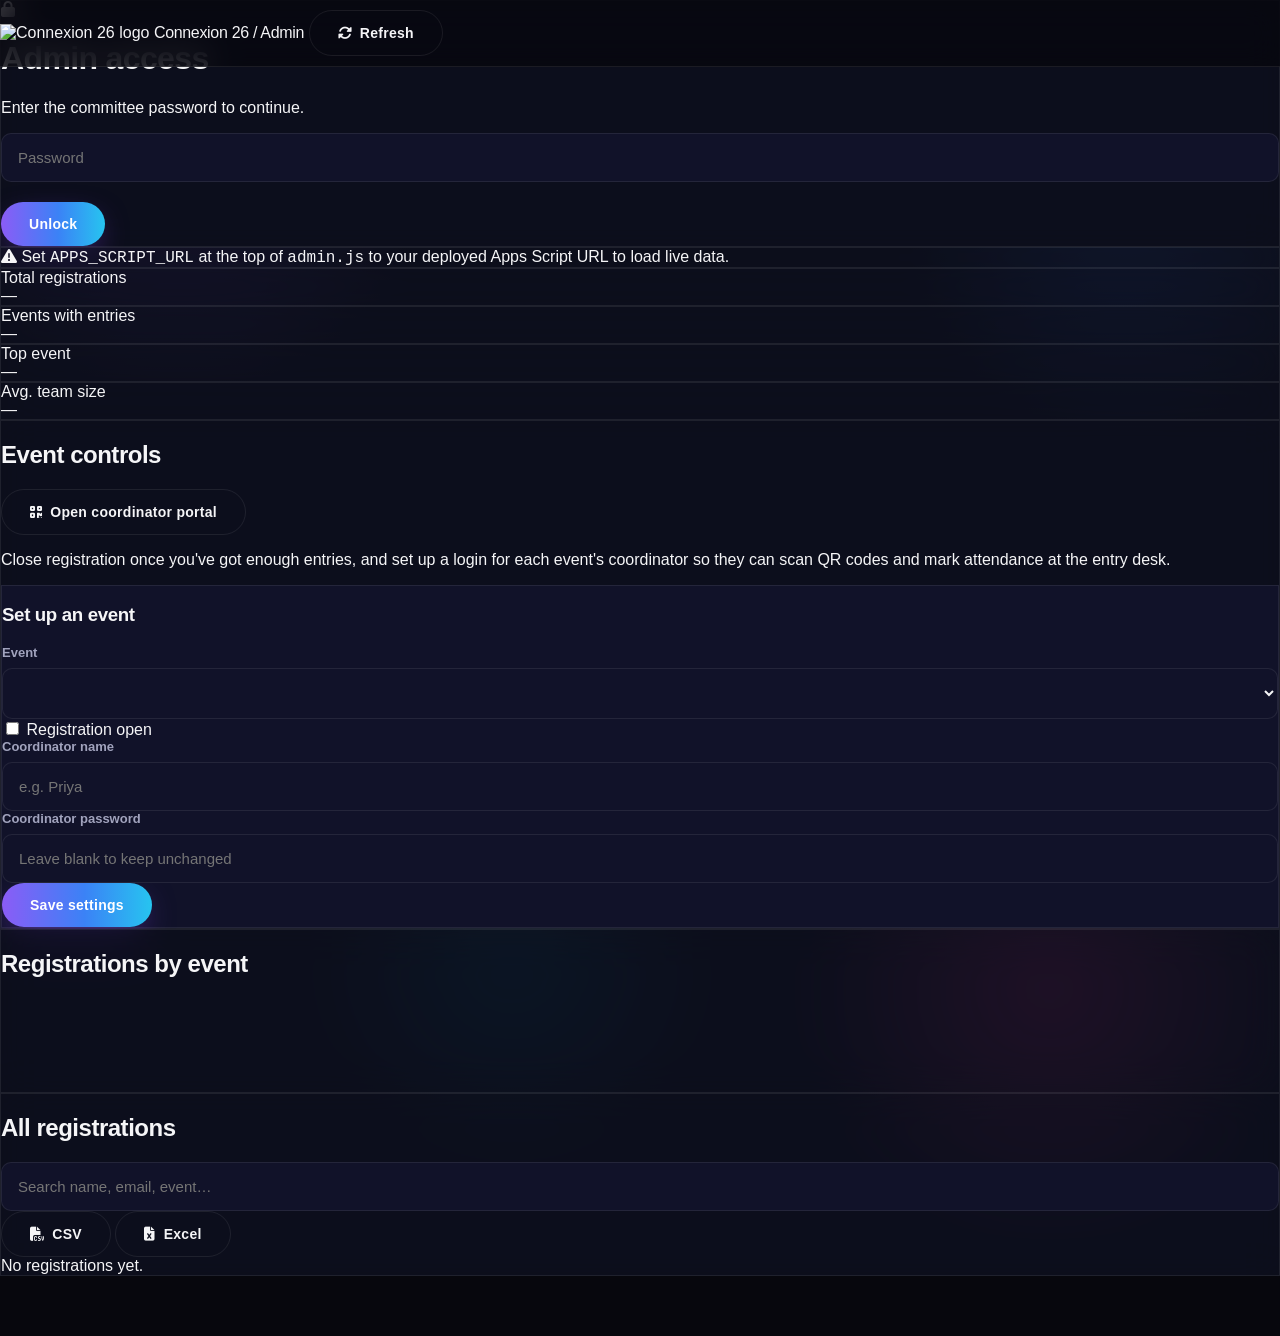
==== commit 34fecbdb: "Rename admin.html to index.html" ====
--- a/index.html
+++ b/index.html
@@ -23,7 +23,7 @@
   tbody tr:hover{ background: var(--bg-elev); }
 </style>
 </head>
-<body class="font-body">
+<body class="font-body static-bg-frame">
 
 <header class="navbar scrolled">
   <div class="max-w-7xl mx-auto px-6 flex items-center justify-between">
--- a/style.css
+++ b/style.css
@@ -0,0 +1,410 @@
+/* =========================================================================
+   Connexion 26 — Design tokens & shared styles
+   Signature: a prism beam that splits white light into the six category
+   bands used across the whole site. Everything else stays quiet.
+   ========================================================================= */
+
+:root{
+  --bg:            #07070d;
+  --bg-elev:       #111229;
+  --bg-card:       #121426;
+  --line:          rgba(255,255,255,0.08);
+  --text:          #F5F5F7;
+  --text-dim:      #A1A3BD;
+  --text-faint:    #6B6E8B;
+
+  --violet: #8B5CF6;
+  --blue:   #3B82F6;
+  --cyan:   #22D3EE;
+  --green:  #10B981;
+  --amber:  #F59E0B;
+  --red:    #EF4444;
+  --pink:   #EC4899;
+
+  --beam: linear-gradient(90deg, #8B5CF6, #3B82F6, #22D3EE, #EC4899, #F472B6);
+
+  --radius-sm: 10px;
+  --radius-md: 16px;
+  --radius-lg: 24px;
+
+  --font-display: 'Space Grotesk', sans-serif;
+  --font-body: 'Inter', sans-serif;
+  --font-mono: 'JetBrains Mono', monospace;
+
+  --shadow-glow: 0 8px 40px -12px rgba(124,58,237,0.35);
+  --ease: cubic-bezier(0.16, 1, 0.3, 1);
+}
+
+[data-theme="light"]{
+  --bg:            #F6F5F3;
+  --bg-elev:       #FFFFFF;
+  --bg-card:       #FFFFFF;
+  --line:          rgba(11,11,20,0.08);
+  --text:          #0B0B14;
+  --text-dim:      #55556A;
+  --text-faint:    #8A8A9C;
+  --shadow-glow: 0 8px 40px -12px rgba(124,58,237,0.18);
+}
+
+*{ box-sizing: border-box; }
+html{ scroll-behavior: smooth; overflow-x: hidden; max-width: 100%; }
+body{
+  margin:0;
+  max-width: 100%;
+  background:
+    radial-gradient(circle at 14% 10%, rgba(139,92,246,0.16), transparent 16%),
+    radial-gradient(circle at 88% 16%, rgba(59,130,246,0.14), transparent 14%),
+    radial-gradient(circle at 82% 74%, rgba(236,72,153,0.15), transparent 17%),
+    radial-gradient(circle at 40% 72%, rgba(34,211,238,0.08), transparent 16%),
+    var(--bg);
+  color: var(--text);
+  font-family: var(--font-body);
+  -webkit-font-smoothing: antialiased;
+  transition: background .4s var(--ease), color .4s var(--ease);
+  overflow-x: hidden;
+}
+@media (prefers-reduced-motion: reduce){
+  *{ animation-duration: 0.001ms !important; animation-iteration-count: 1 !important; transition-duration: 0.001ms !important; scroll-behavior: auto !important; }
+}
+
+h1,h2,h3,h4, .font-display{ font-family: var(--font-display); letter-spacing: -0.02em; }
+.font-mono{ font-family: var(--font-mono); }
+a{ color: inherit; text-decoration: none; }
+::selection{ background: var(--violet); color: #fff; }
+
+:focus-visible{
+  outline: 2px solid var(--cyan);
+  outline-offset: 3px;
+  border-radius: 4px;
+}
+
+/* ---------------------------------------------------------------- Loader */
+#loader{
+  position: fixed; inset: 0; z-index: 9999;
+  background: var(--bg);
+  display: flex; align-items: center; justify-content: center;
+  transition: opacity .6s var(--ease), visibility .6s var(--ease);
+}
+#loader.hidden{ opacity: 0; visibility: hidden; pointer-events: none; }
+.loader-prism{
+  width: 64px; height: 64px;
+  background: var(--beam);
+  clip-path: polygon(50% 0%, 100% 100%, 0% 100%);
+  animation: spin-prism 1.4s linear infinite;
+}
+@keyframes spin-prism{ to{ transform: rotate(360deg); } }
+
+/* ------------------------------------------------------- Brand loader */
+.brand-loader{
+  display: flex; flex-direction: column; align-items: center; gap: 18px;
+  text-align: center; padding: 24px;
+}
+.brand-loader__ring{
+  position: relative; width: 84px; height: 84px;
+  display: flex; align-items: center; justify-content: center;
+}
+.brand-loader__ring::before{
+  content: ''; position: absolute; inset: -6px;
+  border-radius: 26px;
+  background: conic-gradient(from 0deg, #8B5CF6, #3B82F6, #22D3EE, #EC4899, #8B5CF6);
+  animation: brand-spin 1.6s linear infinite;
+  opacity: .85;
+}
+.brand-loader__ring::after{
+  content: ''; position: absolute; inset: 0;
+  border-radius: 20px;
+  background: var(--bg-card);
+}
+.brand-loader__mark{
+  position: relative; z-index: 1;
+  width: 64px; height: 64px; border-radius: 18px;
+  object-fit: cover;
+  animation: brand-pulse 1.6s ease-in-out infinite;
+}
+.brand-loader__label{
+  font-family: var(--font-display); font-weight: 600; font-size: 15px;
+  color: var(--text);
+}
+.brand-loader__sub{
+  font-size: 13px; color: var(--text-dim); max-width: 280px; line-height: 1.5;
+}
+@keyframes brand-spin{ to{ transform: rotate(360deg); } }
+@keyframes brand-pulse{ 0%,100%{ transform: scale(1); } 50%{ transform: scale(.9); } }
+
+/* Full-screen overlay used while a background request is in flight
+   (e.g. submitting a registration) so it reads as "working", not stuck. */
+.brand-overlay{
+  position: fixed; inset: 0; z-index: 5000;
+  background: rgba(5,5,10,0.88); backdrop-filter: blur(6px);
+  display: flex; align-items: center; justify-content: center;
+}
+
+/* ------------------------------------------------------------- Skeleton */
+.skeleton{
+  background: linear-gradient(90deg, var(--bg-card) 25%, var(--line) 37%, var(--bg-card) 63%);
+  background-size: 400% 100%;
+  animation: skeleton-loading 1.4s ease infinite;
+  border-radius: var(--radius-md);
+}
+@keyframes skeleton-loading{ 0%{ background-position: 100% 50%; } 100%{ background-position: 0 50%; } }
+
+/* --------------------------------------------------------------- Navbar */
+.navbar{
+  position: fixed; top: 0; left: 0; right: 0; z-index: 1000;
+  padding: 18px 0;
+  transition: all .4s var(--ease);
+}
+.navbar.scrolled{
+  padding: 10px 0;
+  background: color-mix(in srgb, var(--bg) 78%, transparent);
+  backdrop-filter: blur(16px) saturate(140%);
+  border-bottom: 1px solid var(--line);
+}
+.nav-link{
+  position: relative; font-size: 14px; color: var(--text-dim); font-weight: 500;
+  transition: color .25s;
+}
+.nav-link::after{
+  content:''; position:absolute; left:0; bottom:-4px; width:0; height:2px;
+  background: var(--beam); transition: width .3s var(--ease);
+}
+.nav-link:hover, .nav-link.active{ color: var(--text); }
+.nav-link:hover::after, .nav-link.active::after{ width: 100%; }
+
+/* -------------------------------------------------------- Glass surface */
+.glass{
+  background: color-mix(in srgb, var(--bg-card) 60%, transparent);
+  backdrop-filter: blur(20px) saturate(160%);
+  border: 1px solid var(--line);
+}
+
+/* ------------------------------------------------------------- Buttons */
+.btn{
+  display: inline-flex; align-items: center; justify-content: center; gap: 8px;
+  font-family: var(--font-display); font-weight: 600; font-size: 14px;
+  letter-spacing: 0.02em;
+  padding: 14px 28px; border-radius: 999px; border: none; cursor: pointer;
+  transition: transform .35s var(--ease), box-shadow .35s var(--ease);
+}
+.btn-primary{
+  background: var(--beam); background-size: 220% 100%; background-position: 0% 0;
+  color: #fff;
+  box-shadow: 0 10px 30px -8px rgba(124,58,237,0.55);
+}
+.btn-primary:hover{ background-position: 100% 0; transform: translateY(-2px); box-shadow: 0 16px 36px -8px rgba(6,182,212,0.5); }
+.btn-primary:active{ transform: translateY(0); }
+.btn-ghost{
+  background: transparent; color: var(--text); border: 1px solid var(--line);
+}
+.btn-ghost:hover{ border-color: var(--text-dim); transform: translateY(-2px); }
+.btn:disabled{ opacity: .5; cursor: not-allowed; transform:none !important; }
+
+/* ---------------------------------------------------------- Prism beam */
+.prism-divider{
+  height: 3px; width: 100%;
+  background: var(--beam);
+  background-size: 200% 100%;
+  animation: beam-flow 6s linear infinite;
+}
+@keyframes beam-flow{ to{ background-position: 200% 0; } }
+
+.hero-beam{
+  position: absolute; inset: 0; overflow: hidden; pointer-events: none;
+}
+.hero-beam__ray{
+  position: absolute; top: -10%; left: 46%; width: 3px; height: 60%;
+  background: linear-gradient(180deg, rgba(255,255,255,0.9), rgba(255,255,255,0));
+  transform: rotate(18deg);
+  filter: blur(0.5px);
+}
+.hero-beam__fan{
+  position: absolute; top: 34%; left: 50%; width: 140%; height: 140%;
+  background: conic-gradient(from 200deg at 20% 0%, #8B5CF6, #3B82F6, #22D3EE, #EC4899, #F472B6, #8B5CF6);
+  opacity: 0.18; filter: blur(72px);
+  animation: fan-drift 14s ease-in-out infinite alternate;
+}
+@keyframes fan-drift{ from{ transform: translate(-4%, -2%) rotate(0deg); } to{ transform: translate(2%, 3%) rotate(6deg); } }
+
+/* ------------------------------------------------------------ Category badge colors, set via inline style var --c */
+.badge-band{
+  display: inline-flex; align-items: center; gap: 6px;
+  font-family: var(--font-mono); font-size: 11px; letter-spacing: 0.06em; text-transform: uppercase;
+  padding: 5px 10px; border-radius: 999px;
+  color: var(--c); border: 1px solid color-mix(in srgb, var(--c) 45%, transparent);
+  background: color-mix(in srgb, var(--c) 12%, transparent);
+}
+.badge-band::before{ content:''; width:6px; height:6px; border-radius: 50%; background: var(--c); }
+
+/* --------------------------------------------------------------- Cards */
+.event-card{
+  border-radius: var(--radius-lg);
+  overflow: hidden;
+  background: var(--bg-card);
+  border: 1px solid var(--line);
+  transition: transform .5s var(--ease), border-color .5s var(--ease), box-shadow .5s var(--ease);
+  position: relative;
+  display: flex; flex-direction: column;
+}
+.event-card:hover{
+  transform: translateY(-8px);
+  border-color: color-mix(in srgb, var(--c) 55%, var(--line));
+  box-shadow: 0 24px 50px -20px color-mix(in srgb, var(--c) 45%, transparent);
+}
+.event-card__media{ position: relative; aspect-ratio: 4/3; overflow: hidden; }
+.event-card__media img{
+  width:100%; height:100%; object-fit: cover;
+  transition: transform .7s var(--ease);
+}
+.event-card:hover .event-card__media img{ transform: scale(1.08); }
+.event-card__media::after{
+  content:''; position:absolute; inset:0;
+  background: linear-gradient(180deg, transparent 40%, rgba(0,0,0,0.75));
+}
+.event-card__seats{
+  position:absolute; top:12px; right:12px; z-index:2;
+  font-family: var(--font-mono); font-size: 11px;
+  padding: 5px 10px; border-radius: 999px;
+  background: rgba(0,0,0,0.55); backdrop-filter: blur(6px);
+  color: #fff; border: 1px solid rgba(255,255,255,0.15);
+}
+.event-card__seats.low{ color: var(--red); border-color: color-mix(in srgb, var(--red) 50%, transparent); }
+
+/* ---------------------------------------------------------- Floating card */
+.float-card{ animation: float 6s ease-in-out infinite; }
+.float-card.delay-1{ animation-delay: .8s; }
+.float-card.delay-2{ animation-delay: 1.6s; }
+@keyframes float{ 0%,100%{ transform: translateY(0); } 50%{ transform: translateY(-14px); } }
+
+/* --------------------------------------------------------- Countdown */
+.countdown-cell{
+  min-width: 76px;
+  padding: 14px 10px;
+  border-radius: var(--radius-sm);
+  text-align: center;
+  font-family: var(--font-mono);
+}
+.countdown-num{ font-size: clamp(24px,4vw,36px); font-weight: 700; line-height: 1; }
+.countdown-label{ font-size: 10px; letter-spacing: .12em; text-transform: uppercase; color: var(--text-dim); margin-top: 6px; display:block; }
+
+/* -------------------------------------------------------------- FAQ */
+.faq-item{ border-bottom: 1px solid var(--line); }
+.faq-q{
+  width: 100%; display:flex; justify-content: space-between; align-items:center; gap: 16px;
+  padding: 22px 4px; background: none; border: none; cursor: pointer; text-align: left;
+  font-family: var(--font-display); font-size: 17px; color: var(--text);
+}
+.faq-icon{ transition: transform .35s var(--ease); flex-shrink: 0; color: var(--cyan); }
+.faq-item.open .faq-icon{ transform: rotate(45deg); }
+.faq-a{ max-height: 0; overflow: hidden; transition: max-height .4s var(--ease), padding .4s var(--ease); color: var(--text-dim); font-size: 15px; line-height: 1.7; }
+.faq-item.open .faq-a{ max-height: 240px; padding-bottom: 22px; }
+
+/* -------------------------------------------------------------- Gallery */
+.gallery-item{ overflow:hidden; border-radius: var(--radius-md); position:relative; cursor: pointer; }
+.gallery-item img{ width:100%; height:100%; object-fit:cover; transition: transform .6s var(--ease), filter .6s var(--ease); }
+.gallery-item:hover img{ transform: scale(1.1); filter: saturate(1.2); }
+
+/* --------------------------------------------------------- Theme toggle */
+.theme-toggle{
+  width: 44px; height: 44px; border-radius: 50%;
+  display: flex; align-items:center; justify-content:center;
+  border: 1px solid var(--line); background: var(--bg-card); cursor:pointer;
+  transition: transform .3s var(--ease), border-color .3s;
+}
+.theme-toggle:hover{ transform: rotate(20deg); border-color: var(--cyan); }
+
+/* --------------------------------------------------------- Form styles */
+.field{ position: relative; }
+.field input, .field select, .field textarea{
+  width: 100%; padding: 15px 16px; border-radius: var(--radius-sm);
+  background: var(--bg-elev); border: 1px solid var(--line); color: var(--text);
+  font-family: var(--font-body); font-size: 15px;
+  transition: border-color .25s, box-shadow .25s;
+}
+.field input:focus, .field select:focus, .field textarea:focus{
+  outline: none; border-color: var(--cyan); box-shadow: 0 0 0 4px color-mix(in srgb, var(--cyan) 18%, transparent);
+}
+.field input.invalid, .field select.invalid{ border-color: var(--red); }
+.field select option{
+  background: var(--bg-card);
+  color: var(--text);
+}
+.field label{ display:block; font-size: 13px; font-weight: 600; margin-bottom: 8px; color: var(--text-dim); }
+.field .req{ color: var(--red); }
+.field-error{ font-size: 12px; color: var(--red); margin-top: 6px; min-height: 14px; }
+
+.step-dot{
+  width: 34px; height: 34px; border-radius: 50%;
+  display:flex; align-items:center; justify-content:center;
+  font-family: var(--font-mono); font-size: 13px;
+  border: 1px solid var(--line); color: var(--text-faint);
+  transition: all .4s var(--ease);
+}
+.step-dot.active{ border-color: transparent; background: var(--beam); color: #fff; }
+.step-dot.done{ border-color: var(--green); color: var(--green); background: color-mix(in srgb, var(--green) 12%, transparent); }
+.step-line{ flex:1; height: 2px; background: var(--line); position: relative; overflow: hidden; }
+.step-line::after{ content:''; position:absolute; inset:0; background: var(--green); width:0; transition: width .5s var(--ease); }
+.step-line.done::after{ width: 100%; }
+
+.upload-drop{
+  border: 1.5px dashed var(--line); border-radius: var(--radius-md);
+  padding: 28px; text-align:center; cursor: pointer;
+  transition: border-color .3s, background .3s;
+}
+.upload-drop:hover, .upload-drop.drag{ border-color: var(--cyan); background: color-mix(in srgb, var(--cyan) 6%, transparent); }
+
+/* ------------------------------------------------------------- Spinner */
+.spinner{
+  width: 20px; height: 20px; border-radius: 50%;
+  border: 2.5px solid rgba(255,255,255,0.3); border-top-color: #fff;
+  animation: spin .7s linear infinite;
+}
+@keyframes spin{ to{ transform: rotate(360deg); } }
+
+/* ------------------------------------------------------------- Modal */
+.modal-backdrop{
+  position: fixed; inset:0; background: rgba(5,5,10,0.75); backdrop-filter: blur(6px);
+  display:flex; align-items:center; justify-content:center; z-index: 2000;
+  opacity:0; visibility:hidden; transition: opacity .35s var(--ease), visibility .35s var(--ease);
+}
+.modal-backdrop:not(.hidden){ opacity:1; visibility:visible; }
+.modal-box{
+  width: min(100%, 640px);
+  border-radius: 32px;
+  overflow: hidden;
+  box-shadow: 0 40px 120px rgba(0,0,0,0.35);
+}
+.rules-close{
+  width: 38px; height: 38px; border-radius: 50%; display:flex; align-items:center; justify-content:center;
+  background: rgba(255,255,255,0.06); border: 1px solid rgba(255,255,255,0.08); cursor: pointer;
+}
+.rules-close:hover{ background: rgba(255,255,255,0.12); }
+
+/* ------------------------------------------------------------ Success ring */
+.success-ring{ width:96px; height:96px; }
+.success-ring circle{ fill:none; stroke-width:4; }
+.success-ring .track{ stroke: var(--line); }
+.success-ring .prog{
+  stroke: var(--green); stroke-linecap: round;
+  stroke-dasharray: 264; stroke-dashoffset: 264;
+  transform: rotate(-90deg); transform-origin: 50% 50%;
+  animation: draw-ring 1s var(--ease) .2s forwards;
+}
+@keyframes draw-ring{ to{ stroke-dashoffset: 0; } }
+.success-check{ stroke-dasharray: 40; stroke-dashoffset: 40; animation: draw-check .5s var(--ease) 1s forwards; }
+@keyframes draw-check{ to{ stroke-dashoffset: 0; } }
+
+/* --------------------------------------------------------------- Misc */
+.section-eyebrow{
+  font-family: var(--font-mono); font-size: 12px; letter-spacing: .16em; text-transform: uppercase;
+  color: var(--cyan); display:flex; align-items:center; gap: 10px;
+}
+.section-eyebrow::before{ content:''; width: 24px; height: 1px; background: var(--cyan); }
+
+.marquee{ display:flex; gap: 60px; white-space: nowrap; animation: marquee 22s linear infinite; }
+@keyframes marquee{ to{ transform: translateX(-50%); } }
+
+.scrollbar-none::-webkit-scrollbar{ display:none; }
+.scrollbar-none{ -ms-overflow-style:none; scrollbar-width:none; }
+
+img.lazy{ opacity:0; transition: opacity .6s var(--ease); }
+img.lazy.loaded{ opacity:1; }
